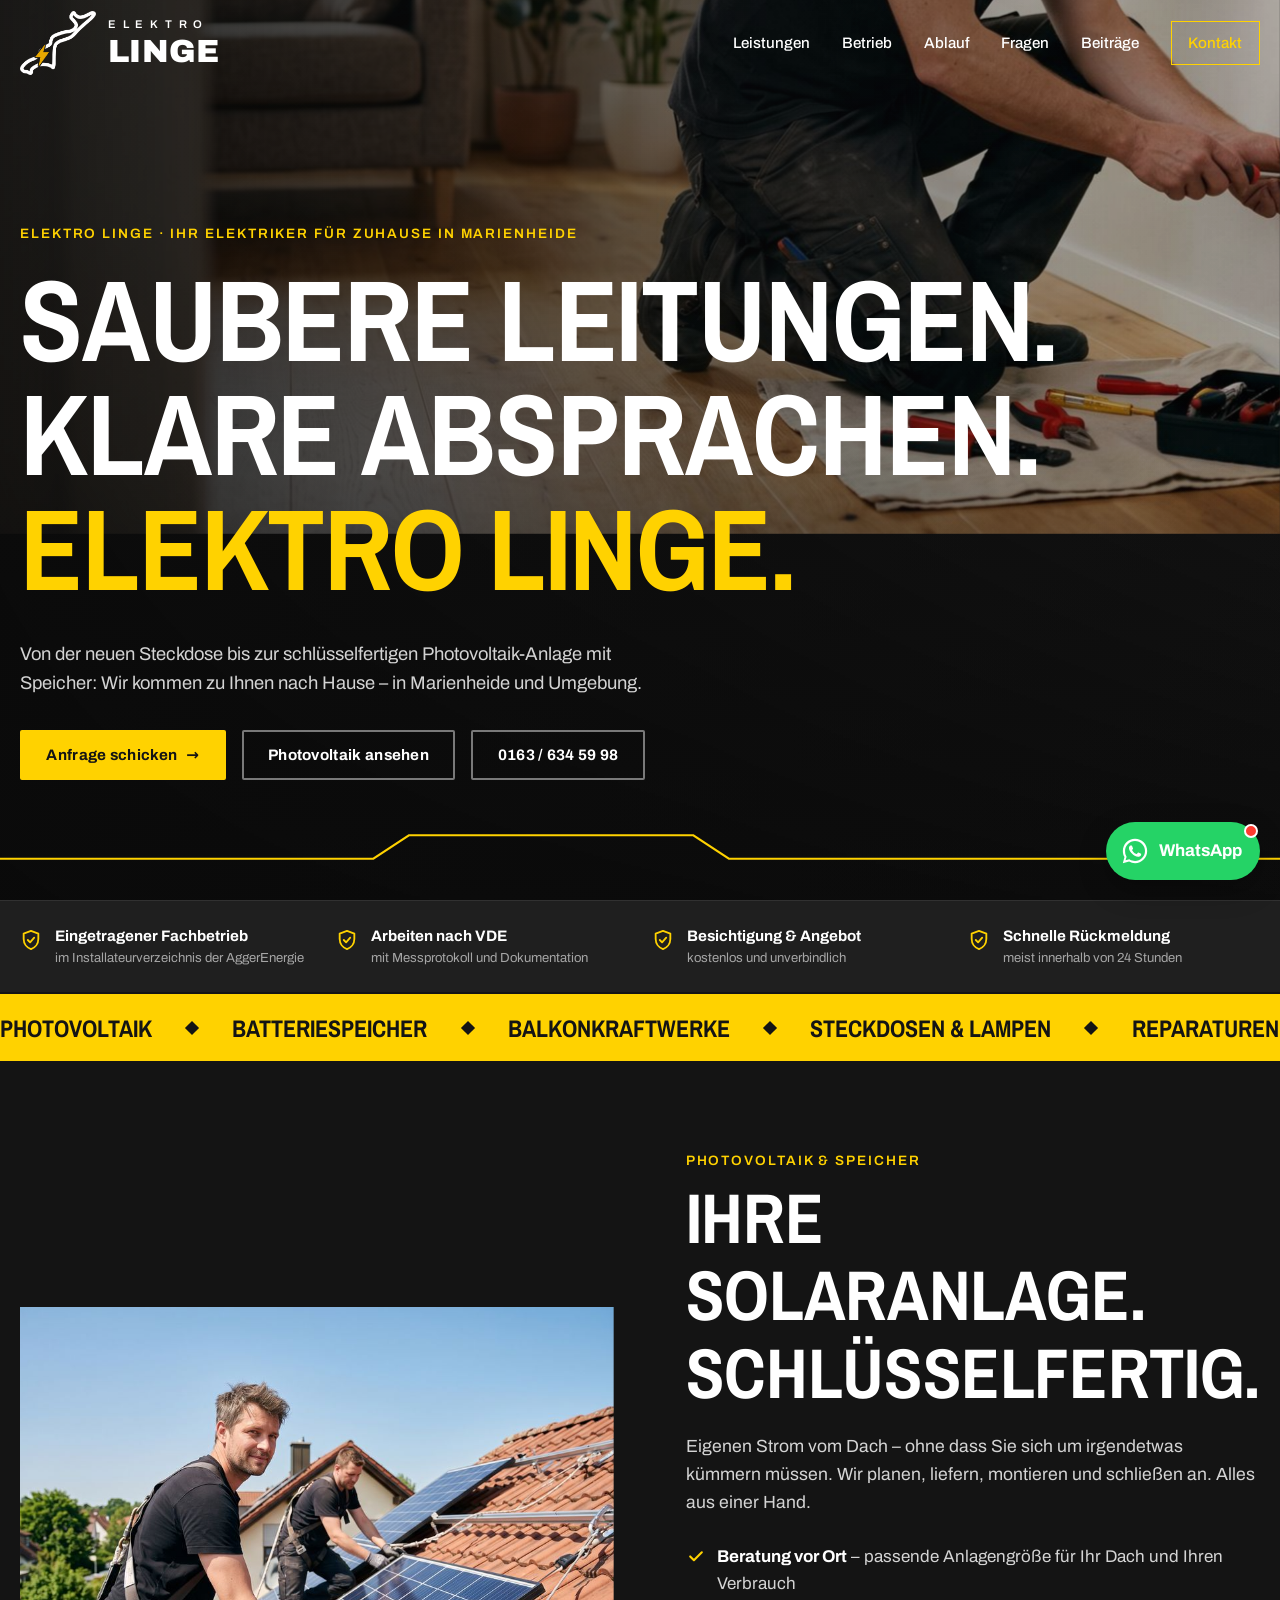
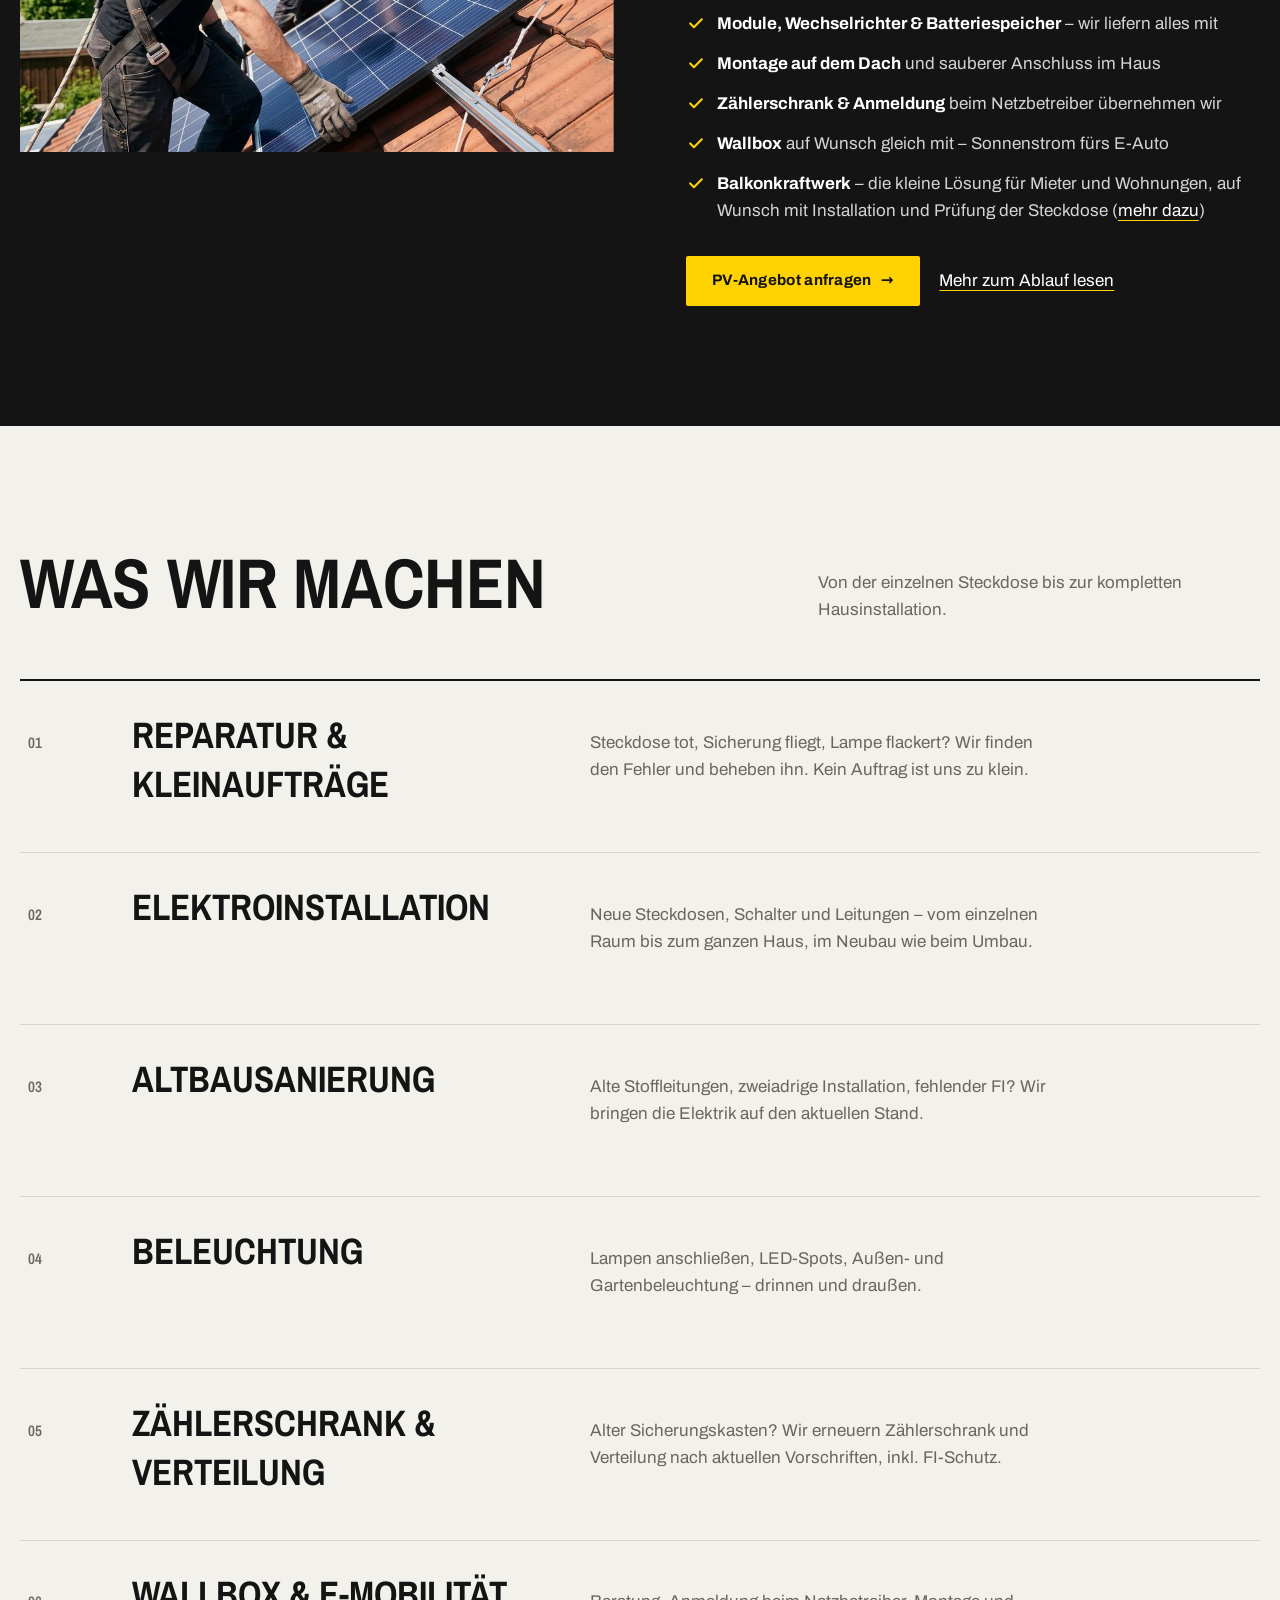
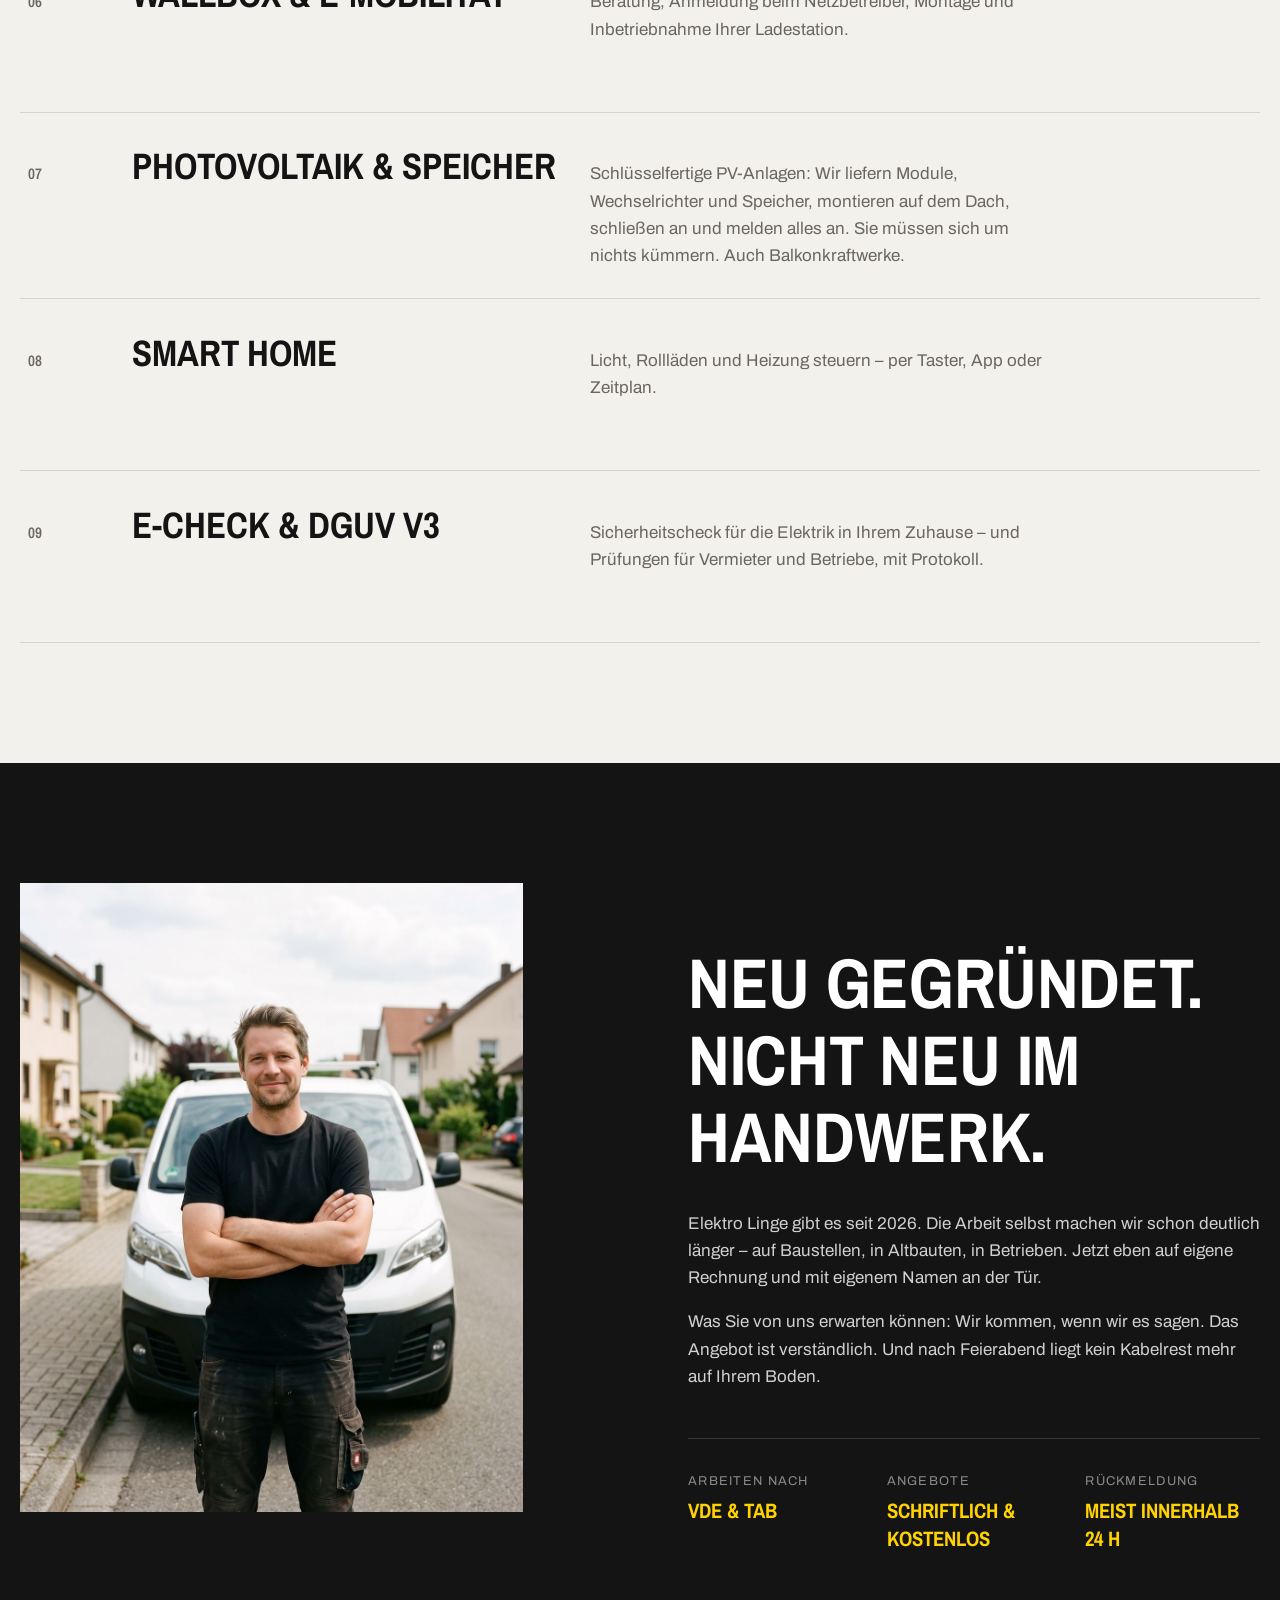
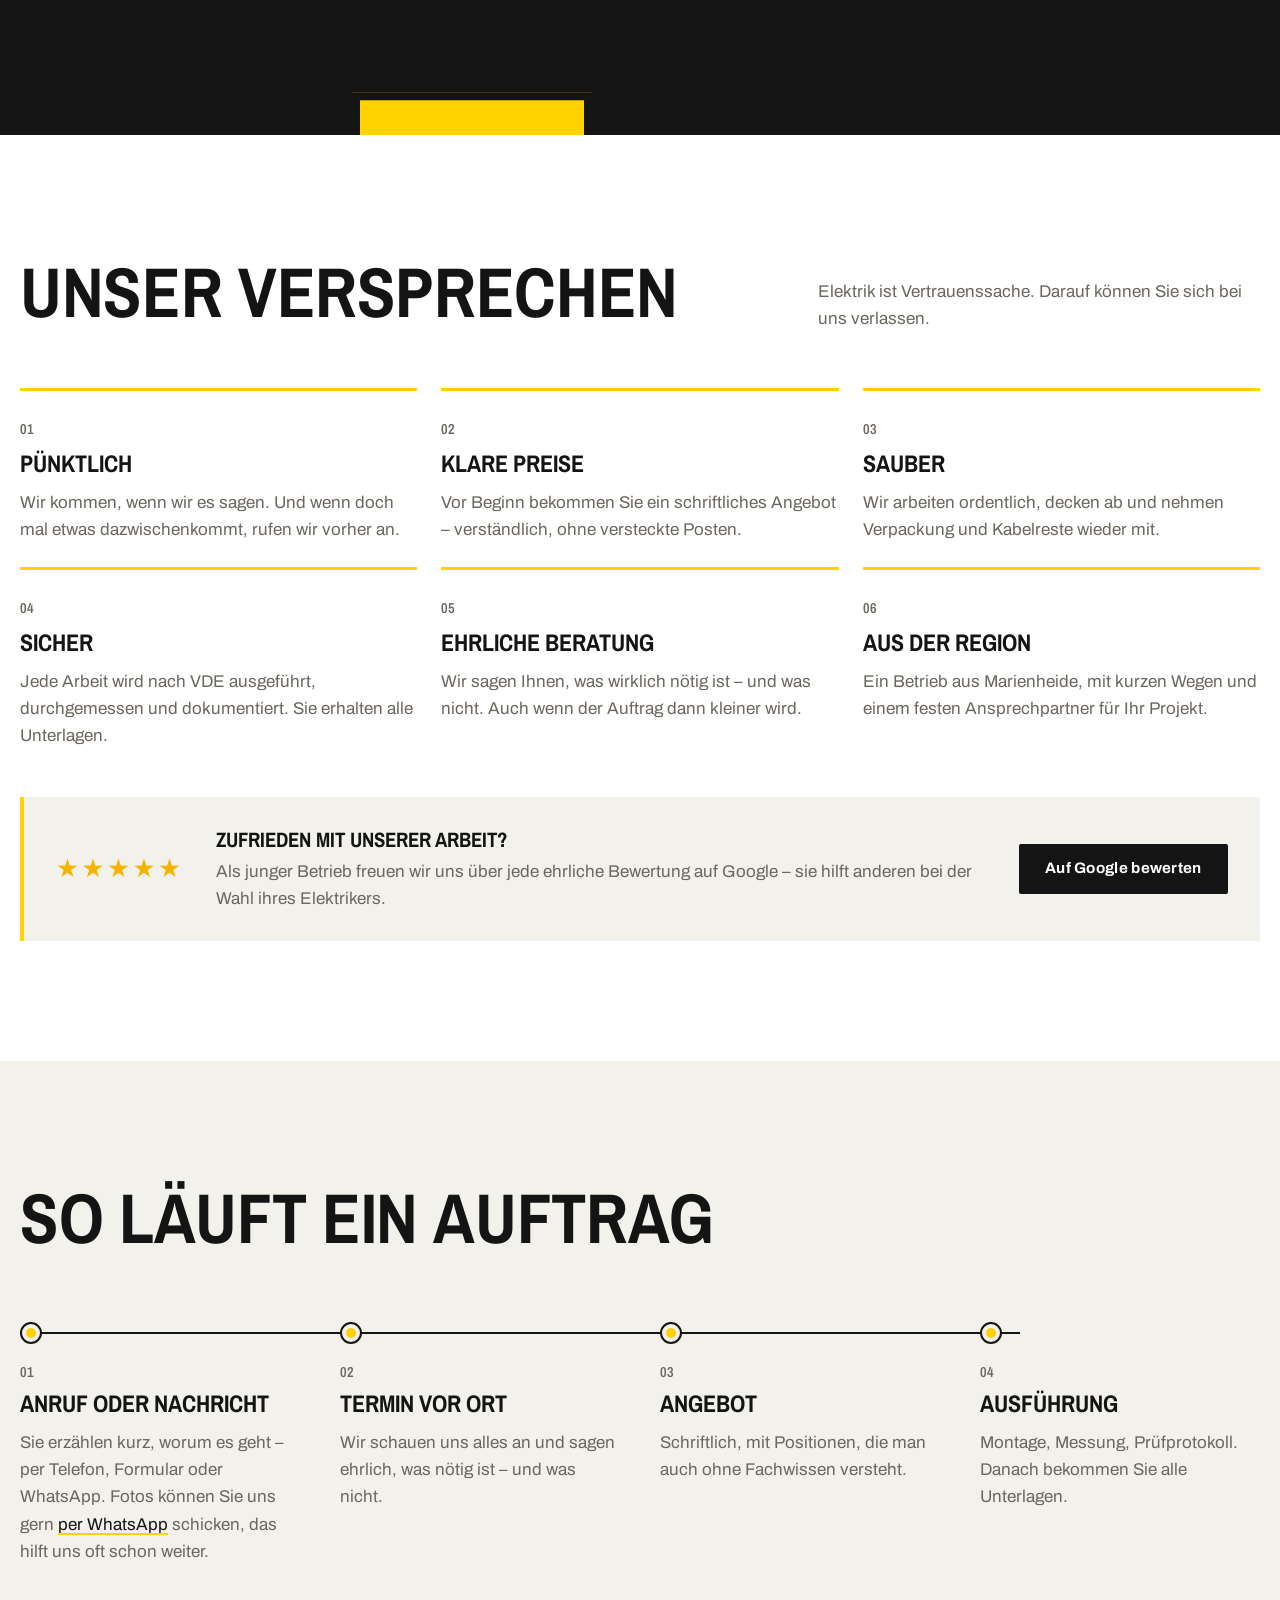
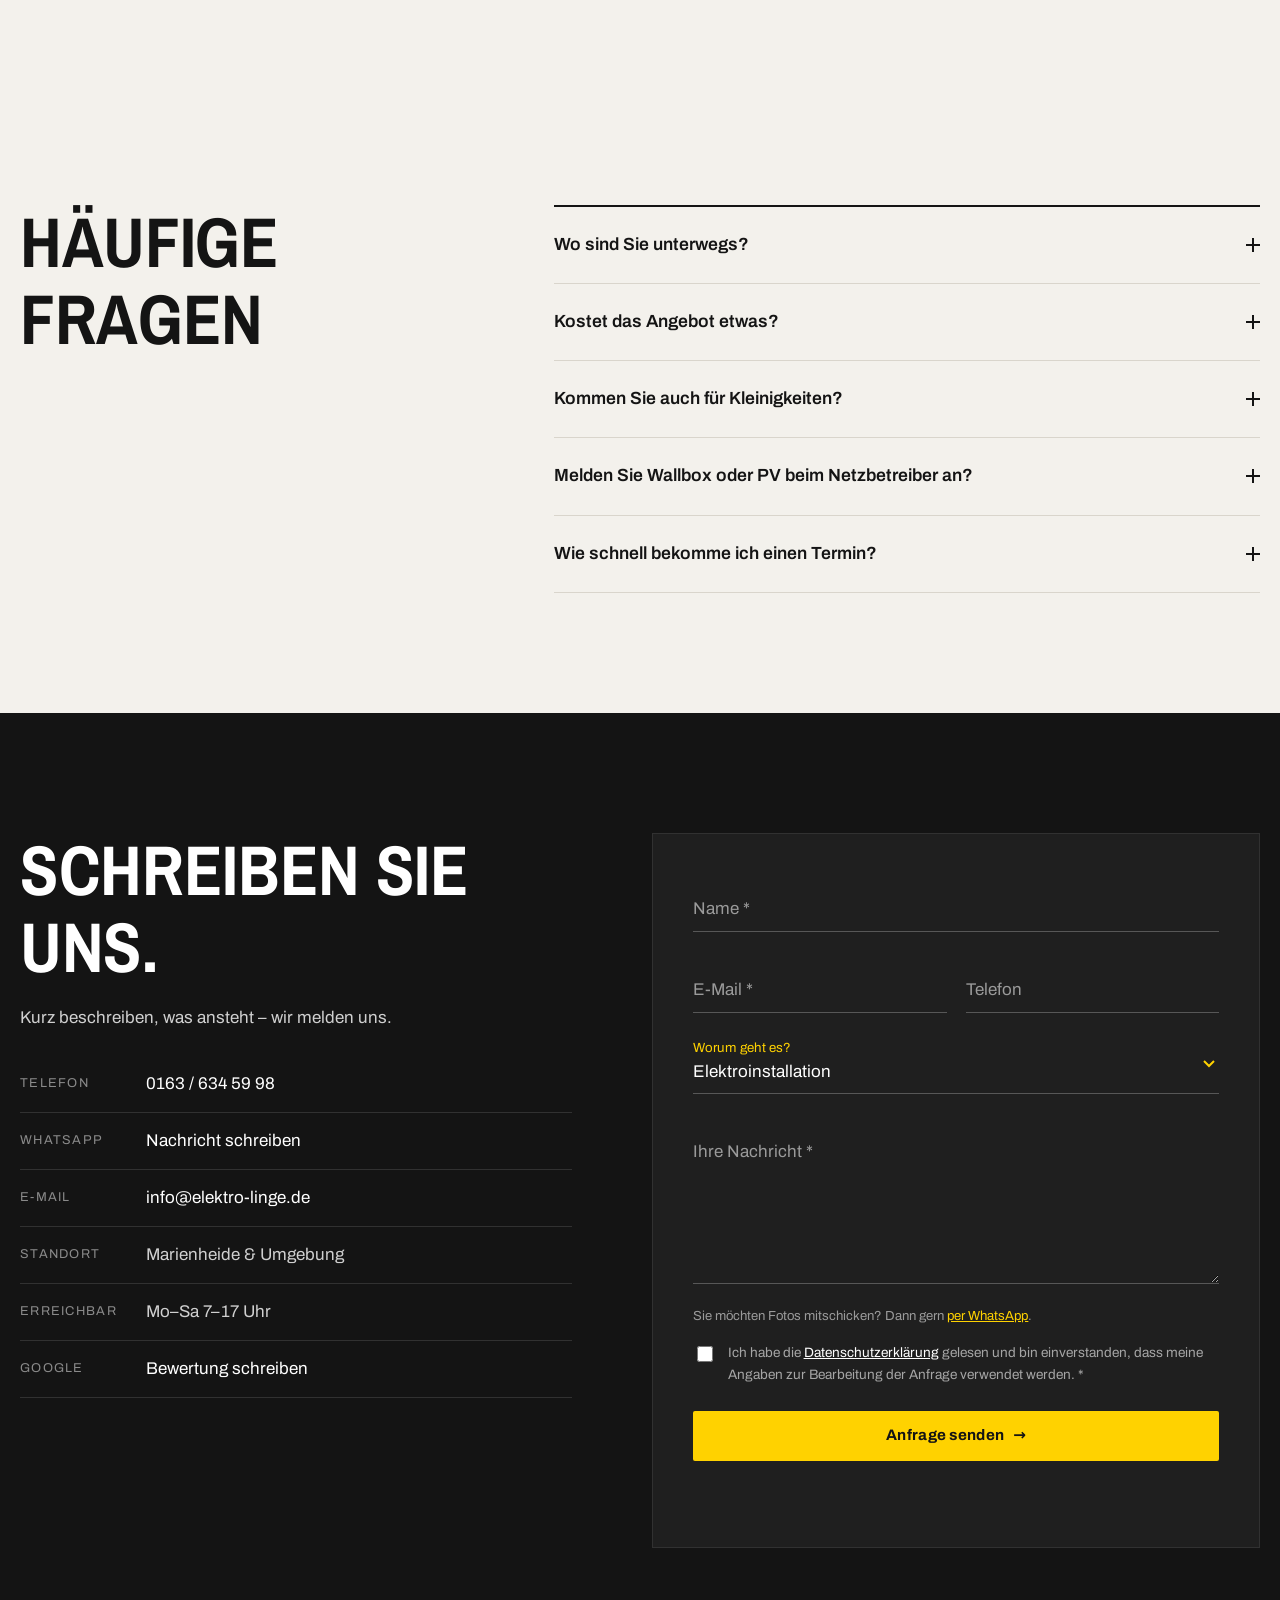
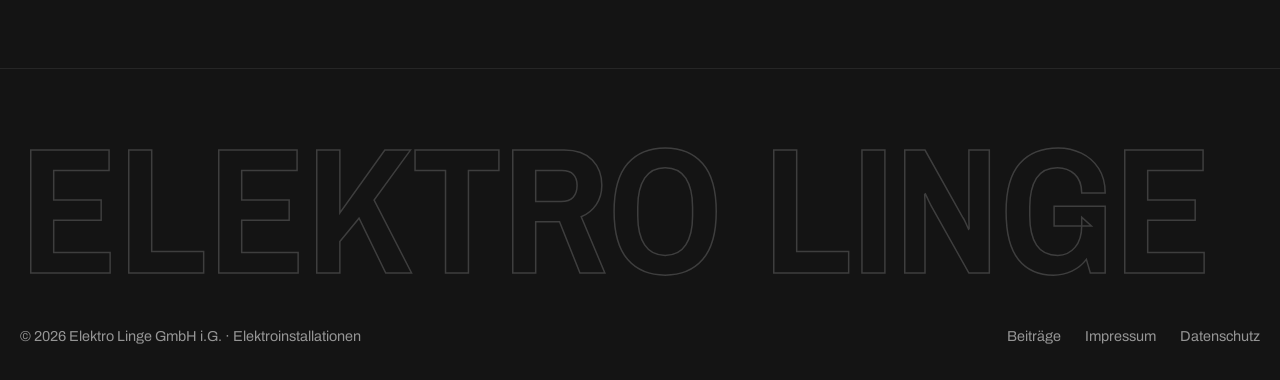
==== index.html @ 1dadbc24 "Link zu Google-Bewertungen auf der Startseite Co-Authored-By: Claude Opus 5.5 <noreply@anthropic.com" ====
<!DOCTYPE html>
<html lang="de">
<head>
  <meta charset="UTF-8">
  <meta name="viewport" content="width=device-width, initial-scale=1.0">
  <title>Elektro Linge Marienheide – Elektriker &amp; Photovoltaik mit Speicher</title>
  <meta name="description" content="Elektriker und Photovoltaik aus Marienheide: schlüsselfertige PV-Anlagen mit Speicher, Balkonkraftwerke, Wallboxen, Zählerschränke und Elektroinstallation. Kostenlose Beratung vor Ort.">
  <meta name="theme-color" content="#141414">
  <link rel="canonical" href="https://elektrolinge.de/">
  <meta property="og:type" content="website">
  <meta property="og:locale" content="de_DE">
  <meta property="og:site_name" content="Elektro Linge">
  <meta property="og:url" content="https://elektrolinge.de/">
  <meta property="og:title" content="Elektro Linge – Elektriker &amp; Photovoltaik in Marienheide">
  <meta property="og:description" content="Schlüsselfertige PV-Anlagen mit Speicher, Balkonkraftwerke, Wallboxen und Elektroinstallation in Marienheide und Umgebung.">
  <meta property="og:image" content="https://elektrolinge.de/assets/og-bild.jpg">
  <meta property="og:image:width" content="1200">
  <meta property="og:image:height" content="630">
  <meta name="twitter:card" content="summary_large_image">
  <script type="application/ld+json">
{
  "@context": "https://schema.org",
  "@type": "Electrician",
  "name": "Elektro Linge",
  "legalName": "Elektro Linge GmbH i.G.",
  "alternateName": ["Elektrolinge", "Elektro-Linge", "Elektro Linge Marienheide"],
  "url": "https://elektrolinge.de/",
  "logo": "https://elektrolinge.de/favicon-512.png",
  "image": "https://elektrolinge.de/assets/og-bild.jpg",
  "email": "info@elektro-linge.de",
  "telephone": "+49 163 6345998",
  "address": {
    "@type": "PostalAddress",
    "postalCode": "51709",
    "addressLocality": "Marienheide",
    "addressRegion": "Nordrhein-Westfalen",
    "addressCountry": "DE"
  },
  "areaServed": [
    {
      "@type": "City",
      "name": "Marienheide"
    },
    {
      "@type": "AdministrativeArea",
      "name": "Oberbergischer Kreis"
    }
  ],
  "openingHoursSpecification": [
    {
      "@type": "OpeningHoursSpecification",
      "dayOfWeek": [
        "Monday",
        "Tuesday",
        "Wednesday",
        "Thursday",
        "Friday",
        "Saturday"
      ],
      "opens": "07:00",
      "closes": "17:00"
    }
  ],
  "knowsAbout": [
    "Elektroinstallation",
    "Altbausanierung",
    "Zählerschrank",
    "Wallbox",
    "Photovoltaik",
    "Photovoltaik-Installation",
    "Balkonkraftwerk",
    "Batteriespeicher",
    "Smart Home",
    "Beleuchtung",
    "E-Check",
    "DGUV V3 Prüfung"
  ],
  "foundingDate": "2026"
}
  </script>
  <link rel="icon" href="/favicon.ico" sizes="any">
  <link rel="icon" href="/favicon-48.png" type="image/png" sizes="48x48">
  <link rel="icon" href="/favicon-96.png" type="image/png" sizes="96x96">
  <link rel="icon" href="/favicon-192.png" type="image/png" sizes="192x192">
  <link rel="apple-touch-icon" href="apple-touch-icon.png">
  <link rel="stylesheet" href="css/fonts.css">
  <link rel="stylesheet" href="css/styles.css?v=36">
</head>
<body>

  <div class="progress" aria-hidden="true"><span></span></div>

  <!-- Header -->
  <header class="site-header" id="top">
    <div class="container header-inner">
      <a href="/" class="brand" aria-label="Elektro Linge – Startseite">
        <img src="assets/logo-mark-white.png" alt="" width="43" height="36" class="brand-mark"><span class="brand-text"><span class="brand-top">ELEKTRO</span><span class="brand-main">LINGE</span></span>
      </a>

      <button class="nav-toggle" aria-expanded="false" aria-controls="main-nav" aria-label="Menü öffnen">
        <span></span><span></span>
      </button>

      <nav class="main-nav" id="main-nav" aria-label="Hauptnavigation">
        <a href="#leistungen">Leistungen</a>
        <a href="#betrieb">Betrieb</a>
        <a href="#ablauf">Ablauf</a>
        <a href="#faq">Fragen</a>
        <a href="/beitraege/">Beiträge</a>
        <a href="#kontakt" class="nav-cta">Kontakt</a>
      </nav>
    </div>
  </header>

  <main>
    <!-- Hero -->
    <section class="hero">
      <div class="hero-media photo" data-parallax="0.25">
        <img src="assets/img/hero-elektriker.jpg" alt="Elektriker montiert eine Steckdose in einem Wohnzimmer">
      </div>
      <div class="hero-shade"></div>

      <div class="container hero-inner">
        <h1 class="hero-kicker reveal-up">Elektro Linge · Ihr Elektriker für Zuhause in Marienheide</h1>
        <p class="hero-title">
          <span class="line"><span>Saubere Leitungen.</span></span>
          <span class="line"><span>Klare Absprachen.</span></span>
          <span class="line"><span class="accent">Elektro Linge.</span></span>
        </p>
        <p class="hero-lead reveal-up">
          Von der neuen Steckdose bis zur schlüsselfertigen Photovoltaik-Anlage mit Speicher:
          Wir kommen zu Ihnen nach Hause – in Marienheide und Umgebung.
        </p>
        <div class="hero-actions reveal-up">
          <a href="#kontakt" class="btn btn-yellow">Anfrage schicken <span class="arrow">→</span></a>
          <a href="#photovoltaik" class="btn btn-ghost">Photovoltaik ansehen</a>
          <a href="tel:+491636345998" class="btn btn-ghost">0163 / 634 59 98</a>
        </div>
      </div>

      <!-- Leitung, die sich beim Laden "zeichnet" -->
      <svg class="hero-wire" viewBox="0 0 1440 120" preserveAspectRatio="none" aria-hidden="true">
        <path d="M0 80 H420 L460 40 H780 L820 80 H1440" />
      </svg>
    </section>

    <!-- Vertrauen -->
    <section class="trustbar" aria-label="Darauf können Sie sich verlassen">
      <div class="container trustbar-inner">
        <div class="trust-item"><svg viewBox="0 0 24 24" width="22" height="22" aria-hidden="true"><path d="M12 2 4 5v6c0 5 3.4 9.4 8 11 4.6-1.6 8-6 8-11V5l-8-3Z" fill="none" stroke="currentColor" stroke-width="2" stroke-linejoin="round"/><path d="m8.5 12 2.5 2.5 4.5-5" fill="none" stroke="currentColor" stroke-width="2" stroke-linecap="round" stroke-linejoin="round"/></svg><div><strong>Eingetragener Fachbetrieb</strong><span>im Installateurverzeichnis der AggerEnergie</span></div></div>
        <div class="trust-item"><svg viewBox="0 0 24 24" width="22" height="22" aria-hidden="true"><path d="M12 2 4 5v6c0 5 3.4 9.4 8 11 4.6-1.6 8-6 8-11V5l-8-3Z" fill="none" stroke="currentColor" stroke-width="2" stroke-linejoin="round"/><path d="m8.5 12 2.5 2.5 4.5-5" fill="none" stroke="currentColor" stroke-width="2" stroke-linecap="round" stroke-linejoin="round"/></svg><div><strong>Arbeiten nach VDE</strong><span>mit Messprotokoll und Dokumentation</span></div></div>
        <div class="trust-item"><svg viewBox="0 0 24 24" width="22" height="22" aria-hidden="true"><path d="M12 2 4 5v6c0 5 3.4 9.4 8 11 4.6-1.6 8-6 8-11V5l-8-3Z" fill="none" stroke="currentColor" stroke-width="2" stroke-linejoin="round"/><path d="m8.5 12 2.5 2.5 4.5-5" fill="none" stroke="currentColor" stroke-width="2" stroke-linecap="round" stroke-linejoin="round"/></svg><div><strong>Besichtigung &amp; Angebot</strong><span>kostenlos und unverbindlich</span></div></div>
        <div class="trust-item"><svg viewBox="0 0 24 24" width="22" height="22" aria-hidden="true"><path d="M12 2 4 5v6c0 5 3.4 9.4 8 11 4.6-1.6 8-6 8-11V5l-8-3Z" fill="none" stroke="currentColor" stroke-width="2" stroke-linejoin="round"/><path d="m8.5 12 2.5 2.5 4.5-5" fill="none" stroke="currentColor" stroke-width="2" stroke-linecap="round" stroke-linejoin="round"/></svg><div><strong>Schnelle Rückmeldung</strong><span>meist innerhalb von 24 Stunden</span></div></div>
      </div>
    </section>

    <!-- Laufband -->
    <div class="ticker" aria-hidden="true">
      <div class="ticker-track">
        <span>Photovoltaik</span><i></i><span>Batteriespeicher</span><i></i><span>Balkonkraftwerke</span><i></i><span>Steckdosen &amp; Lampen</span><i></i><span>Reparaturen</span><i></i><span>Elektroinstallation</span><i></i><span>Altbausanierung</span><i></i><span>Zählerschränke</span><i></i><span>Wallboxen</span><i></i><span>Photovoltaik</span><i></i><span>Smart Home</span><i></i><span>E-Check</span><i></i><span>Störungsdienst</span><i></i>
        <span>Photovoltaik</span><i></i><span>Batteriespeicher</span><i></i><span>Balkonkraftwerke</span><i></i><span>Steckdosen &amp; Lampen</span><i></i><span>Reparaturen</span><i></i><span>Elektroinstallation</span><i></i><span>Altbausanierung</span><i></i><span>Zählerschränke</span><i></i><span>Wallboxen</span><i></i><span>Photovoltaik</span><i></i><span>Smart Home</span><i></i><span>E-Check</span><i></i><span>Störungsdienst</span><i></i>
      </div>
    </div>

    <!-- Photovoltaik -->
    <section class="section pv" id="photovoltaik">
      <div class="container pv-inner">
        <div class="pv-media photo clip-reveal">
          <img src="assets/img/leistung-photovoltaik.jpg" alt="Elektriker montieren Solarmodule auf einem Hausdach" loading="lazy">
        </div>
        <div class="pv-text">
          <p class="pv-kicker">Photovoltaik &amp; Speicher</p>
          <h2 class="split-title">Ihre Solaranlage. Schlüsselfertig.</h2>
          <p class="pv-lead">Eigenen Strom vom Dach – ohne dass Sie sich um irgendetwas kümmern müssen. Wir planen, liefern, montieren und schließen an. Alles aus einer Hand.</p>
          <ul class="pv-list">
            <li><svg viewBox="0 0 24 24" width="20" height="20" aria-hidden="true"><path d="m5 12.5 4.5 4.5L19 7.5" fill="none" stroke="currentColor" stroke-width="2.5" stroke-linecap="round" stroke-linejoin="round"/></svg><span><strong>Beratung vor Ort</strong> – passende Anlagengröße für Ihr Dach und Ihren Verbrauch</span></li>
            <li><svg viewBox="0 0 24 24" width="20" height="20" aria-hidden="true"><path d="m5 12.5 4.5 4.5L19 7.5" fill="none" stroke="currentColor" stroke-width="2.5" stroke-linecap="round" stroke-linejoin="round"/></svg><span><strong>Module, Wechselrichter &amp; Batteriespeicher</strong> – wir liefern alles mit</span></li>
            <li><svg viewBox="0 0 24 24" width="20" height="20" aria-hidden="true"><path d="m5 12.5 4.5 4.5L19 7.5" fill="none" stroke="currentColor" stroke-width="2.5" stroke-linecap="round" stroke-linejoin="round"/></svg><span><strong>Montage auf dem Dach</strong> und sauberer Anschluss im Haus</span></li>
            <li><svg viewBox="0 0 24 24" width="20" height="20" aria-hidden="true"><path d="m5 12.5 4.5 4.5L19 7.5" fill="none" stroke="currentColor" stroke-width="2.5" stroke-linecap="round" stroke-linejoin="round"/></svg><span><strong>Zählerschrank &amp; Anmeldung</strong> beim Netzbetreiber übernehmen wir</span></li>
            <li><svg viewBox="0 0 24 24" width="20" height="20" aria-hidden="true"><path d="m5 12.5 4.5 4.5L19 7.5" fill="none" stroke="currentColor" stroke-width="2.5" stroke-linecap="round" stroke-linejoin="round"/></svg><span><strong>Wallbox</strong> auf Wunsch gleich mit – Sonnenstrom fürs E-Auto</span></li>
            <li><svg viewBox="0 0 24 24" width="20" height="20" aria-hidden="true"><path d="m5 12.5 4.5 4.5L19 7.5" fill="none" stroke="currentColor" stroke-width="2.5" stroke-linecap="round" stroke-linejoin="round"/></svg><span><strong>Balkonkraftwerk</strong> – die kleine Lösung für Mieter und Wohnungen, auf Wunsch mit Installation und Prüfung der Steckdose (<a href="/beitraege/balkonkraftwerk/" class="pv-more">mehr dazu</a>)</span></li>
          </ul>
          <div class="pv-actions">
            <a href="#kontakt" class="btn btn-yellow" data-topic="Photovoltaik / Speicher">PV-Angebot anfragen <span class="arrow">→</span></a>
            <a href="/beitraege/photovoltaik-anschluss/" class="pv-more">Mehr zum Ablauf lesen</a>
          </div>
        </div>
      </div>
    </section>

    <!-- Leistungen -->
    <section class="section" id="leistungen">
      <div class="container">
        <div class="section-top">
          <h2 class="split-title">Was wir machen</h2>
          <p class="section-note">Von der einzelnen Steckdose bis zur kompletten Hausinstallation.</p>
        </div>

        <ul class="service-list">
          <li class="service" data-img="assets/img/leistung-reparatur.jpg">
            <span class="num">01</span>
            <h3>Reparatur &amp; Kleinaufträge</h3>
            <p>Steckdose tot, Sicherung fliegt, Lampe flackert? Wir finden den Fehler und beheben ihn. Kein Auftrag ist uns zu klein.</p>
          </li>
          <li class="service" data-img="assets/img/leistung-installation.jpg">
            <span class="num">02</span>
            <h3>Elektroinstallation</h3>
            <p>Neue Steckdosen, Schalter und Leitungen – vom einzelnen Raum bis zum ganzen Haus, im Neubau wie beim Umbau.</p>
          </li>
          <li class="service" data-img="assets/img/leistung-altbau.jpg">
            <span class="num">03</span>
            <h3>Altbausanierung</h3>
            <p>Alte Stoffleitungen, zweiadrige Installation, fehlender FI? Wir bringen die Elektrik auf den aktuellen Stand.</p>
          </li>
          <li class="service" data-img="assets/img/leistung-beleuchtung.jpg">
            <span class="num">04</span>
            <h3>Beleuchtung</h3>
            <p>Lampen anschließen, LED-Spots, Außen- und Gartenbeleuchtung – drinnen und draußen.</p>
          </li>
          <li class="service" data-img="assets/img/leistung-zaehlerschrank.jpg">
            <span class="num">05</span>
            <h3>Zählerschrank &amp; Verteilung</h3>
            <p>Alter Sicherungskasten? Wir erneuern Zählerschrank und Verteilung nach aktuellen Vorschriften, inkl. FI-Schutz.</p>
          </li>
          <li class="service" data-img="assets/img/leistung-wallbox.jpg">
            <span class="num">06</span>
            <h3>Wallbox &amp; E-Mobilität</h3>
            <p>Beratung, Anmeldung beim Netzbetreiber, Montage und Inbetriebnahme Ihrer Ladestation.</p>
          </li>
          <li class="service" data-img="assets/img/leistung-photovoltaik.jpg">
            <span class="num">07</span>
            <h3>Photovoltaik &amp; Speicher</h3>
            <p>Schlüsselfertige PV-Anlagen: Wir liefern Module, Wechselrichter und Speicher, montieren auf dem Dach, schließen an und melden alles an. Sie müssen sich um nichts kümmern. Auch Balkonkraftwerke.</p>
          </li>
          <li class="service" data-img="assets/img/leistung-smarthome.jpg">
            <span class="num">08</span>
            <h3>Smart Home</h3>
            <p>Licht, Rollläden und Heizung steuern – per Taster, App oder Zeitplan.</p>
          </li>
          <li class="service" data-img="assets/img/leistung-echeck.jpg">
            <span class="num">09</span>
            <h3>E-Check &amp; DGUV V3</h3>
            <p>Sicherheitscheck für die Elektrik in Ihrem Zuhause – und Prüfungen für Vermieter und Betriebe, mit Protokoll.</p>
          </li>
</ul>
      </div>
    </section>

    <!-- Betrieb -->
    <section class="section section-dark" id="betrieb">
      <div class="container about">
        <div class="about-media">
          <div class="photo photo-a clip-reveal">
            <img src="assets/img/team.jpg" alt="Elektriker von Elektro Linge vor dem Firmenwagen" loading="lazy">
          </div>
          <div class="about-badge clip-reveal" data-parallax="-0.08">
            <span class="badge-small">Seit</span>
            <strong>2026</strong>
            <span class="badge-small">in Marienheide</span>
          </div>
        </div>

        <div class="about-text">
          <h2 class="split-title">Neu gegründet.<br>Nicht neu im Handwerk.</h2>
          <p>
            Elektro Linge gibt es seit 2026. Die Arbeit selbst machen wir schon deutlich länger –
            auf Baustellen, in Altbauten, in Betrieben. Jetzt eben auf eigene Rechnung und mit
            eigenem Namen an der Tür.
          </p>
          <p>
            Was Sie von uns erwarten können: Wir kommen, wenn wir es sagen. Das Angebot ist
            verständlich. Und nach Feierabend liegt kein Kabelrest mehr auf Ihrem Boden.
          </p>

          <dl class="facts">
            <div><dt>Arbeiten nach</dt><dd>VDE &amp; TAB</dd></div>
            <div><dt>Angebote</dt><dd>schriftlich &amp; kostenlos</dd></div>
            <div><dt>Rückmeldung</dt><dd>meist innerhalb 24 h</dd></div>
          </dl>
        </div>
      </div>
    </section>

    <!-- Ablauf -->
    <!-- Versprechen -->
    <section class="section promise" id="versprechen">
      <div class="container">
        <div class="section-top">
          <h2 class="split-title">Unser Versprechen</h2>
          <p class="section-note">Elektrik ist Vertrauenssache. Darauf können Sie sich bei uns verlassen.</p>
        </div>
        <div class="promise-grid">
          <div class="promise-card"><span class="promise-num">01</span><h3>Pünktlich</h3><p>Wir kommen, wenn wir es sagen. Und wenn doch mal etwas dazwischenkommt, rufen wir vorher an.</p></div>
          <div class="promise-card"><span class="promise-num">02</span><h3>Klare Preise</h3><p>Vor Beginn bekommen Sie ein schriftliches Angebot – verständlich, ohne versteckte Posten.</p></div>
          <div class="promise-card"><span class="promise-num">03</span><h3>Sauber</h3><p>Wir arbeiten ordentlich, decken ab und nehmen Verpackung und Kabelreste wieder mit.</p></div>
          <div class="promise-card"><span class="promise-num">04</span><h3>Sicher</h3><p>Jede Arbeit wird nach VDE ausgeführt, durchgemessen und dokumentiert. Sie erhalten alle Unterlagen.</p></div>
          <div class="promise-card"><span class="promise-num">05</span><h3>Ehrliche Beratung</h3><p>Wir sagen Ihnen, was wirklich nötig ist – und was nicht. Auch wenn der Auftrag dann kleiner wird.</p></div>
          <div class="promise-card"><span class="promise-num">06</span><h3>Aus der Region</h3><p>Ein Betrieb aus Marienheide, mit kurzen Wegen und einem festen Ansprechpartner für Ihr Projekt.</p></div>
        </div>
        <div class="review-box">
          <div class="review-stars" aria-hidden="true">★★★★★</div>
          <div class="review-text">
            <h3>Zufrieden mit unserer Arbeit?</h3>
            <p>Als junger Betrieb freuen wir uns über jede ehrliche Bewertung auf Google – sie hilft anderen bei der Wahl ihres Elektrikers.</p>
          </div>
          <a class="btn btn-black" href="https://g.page/r/CWFAP5dHu6fbEBM/review" target="_blank" rel="noopener">Auf Google bewerten</a>
        </div>
      </div>
    </section>

    <section class="section" id="ablauf">
      <div class="container">
        <div class="section-top">
          <h2 class="split-title">So läuft ein Auftrag</h2>
        </div>
        <div class="timeline">
          <svg class="timeline-wire" viewBox="0 0 1000 20" preserveAspectRatio="none" aria-hidden="true">
            <path d="M0 10 H1000"/>
          </svg>
          <ol>
            <li><span class="dot"></span><h3>Anruf oder Nachricht</h3><p>Sie erzählen kurz, worum es geht – per Telefon, Formular oder WhatsApp. Fotos können Sie uns gern <a href="https://wa.me/491636345998?text=Hallo%20Elektro%20Linge%2C%20ich%20habe%20eine%20Anfrage%3A%20" target="_blank" rel="noopener">per WhatsApp</a> schicken, das hilft uns oft schon weiter.</p></li>
            <li><span class="dot"></span><h3>Termin vor Ort</h3><p>Wir schauen uns alles an und sagen ehrlich, was nötig ist – und was nicht.</p></li>
            <li><span class="dot"></span><h3>Angebot</h3><p>Schriftlich, mit Positionen, die man auch ohne Fachwissen versteht.</p></li>
            <li><span class="dot"></span><h3>Ausführung</h3><p>Montage, Messung, Prüfprotokoll. Danach bekommen Sie alle Unterlagen.</p></li>
          </ol>
        </div>
      </div>
    </section>

    <!-- FAQ -->
    <section class="section" id="faq">
      <div class="container faq">
        <h2 class="split-title">Häufige Fragen</h2>
        <div class="faq-list">
          <details>
            <summary>Wo sind Sie unterwegs?</summary>
            <p>In Marienheide und Umgebung. Fragen Sie einfach an – wir sagen Ihnen kurz, ob wir zu Ihnen kommen.</p>
          </details>
          <details>
            <summary>Kostet das Angebot etwas?</summary>
            <p>Nein. Besichtigung und Angebot sind kostenlos und unverbindlich.</p>
          </details>
          <details>
            <summary>Kommen Sie auch für Kleinigkeiten?</summary>
            <p>Ja. Eine zusätzliche Steckdose oder eine neue Lampe ist für uns kein zu kleiner Auftrag.</p>
          </details>
          <details>
            <summary>Melden Sie Wallbox oder PV beim Netzbetreiber an?</summary>
            <p>Ja, das übernehmen wir als eingetragener Installateur für Sie.</p>
          </details>
          <details>
            <summary>Wie schnell bekomme ich einen Termin?</summary>
            <p>Wir melden uns in der Regel innerhalb von 24 Stunden. Bei Störungen versuchen wir, noch am selben Tag zu kommen.</p>
          </details>
        </div>
      </div>
    </section>

    <!-- Kontakt -->
    <section class="section section-dark" id="kontakt">
      <div class="container contact">
        <div class="contact-head">
          <h2 class="split-title">Schreiben Sie uns.</h2>
          <p>Kurz beschreiben, was ansteht – wir melden uns.</p>
        </div>

        <div class="contact-info">

          <ul class="contact-list">
            <li><span class="label">Telefon</span><a href="tel:+491636345998">0163 / 634 59 98</a></li>
            <li><span class="label">WhatsApp</span><a href="https://wa.me/491636345998?text=Hallo%20Elektro%20Linge%2C%20ich%20habe%20eine%20Anfrage%3A%20" target="_blank" rel="noopener">Nachricht schreiben</a></li>
            <li><span class="label">E-Mail</span><a href="mailto:info@elektro-linge.de">info@elektro-linge.de</a></li>
            <li><span class="label">Standort</span>Marienheide &amp; Umgebung</li>
            <li><span class="label">Erreichbar</span>Mo–Sa 7–17 Uhr</li>
            <li><span class="label">Google</span><a href="https://g.page/r/CWFAP5dHu6fbEBM/review" target="_blank" rel="noopener">Bewertung schreiben</a></li>
          </ul>
        </div>

        <form class="contact-form" id="contact-form" novalidate>
          <!-- Spam-Schutz: dieses Feld bleibt für Menschen unsichtbar -->
          <input type="text" name="_honey" class="honey" tabindex="-1" autocomplete="off">

          <div class="field">
            <input id="name" name="name" type="text" autocomplete="name" placeholder=" " required>
            <label for="name">Name *</label>
          </div>
          <div class="field-row">
            <div class="field">
              <input id="email" name="email" type="email" autocomplete="email" placeholder=" " required>
              <label for="email">E-Mail *</label>
            </div>
            <div class="field">
              <input id="phone" name="phone" type="tel" autocomplete="tel" placeholder=" ">
              <label for="phone">Telefon</label>
            </div>
          </div>
          <div class="field">
            <select id="topic" name="topic">
              <option>Elektroinstallation</option>
              <option>Altbausanierung</option>
              <option>Zählerschrank / Verteilung</option>
              <option>Wallbox / E-Mobilität</option>
              <option>Photovoltaik / Speicher</option>
              <option>Balkonkraftwerk</option>
              <option>Smart Home</option>
              <option>Beleuchtung</option>
              <option>E-Check / Prüfung</option>
              <option>Reparatur / Störung</option>
              <option>Sonstiges</option>
            </select>
            <label for="topic" class="static">Worum geht es?</label>
          </div>
          <div class="field">
            <textarea id="message" name="message" rows="5" placeholder=" " required></textarea>
            <label for="message">Ihre Nachricht *</label>
          </div>
          <p class="form-hint">Sie möchten Fotos mitschicken? Dann gern <a href="https://wa.me/491636345998?text=Hallo%20Elektro%20Linge%2C%20ich%20habe%20eine%20Anfrage%3A%20" target="_blank" rel="noopener">per WhatsApp</a>.</p>
          <label class="checkbox">
            <input type="checkbox" name="datenschutz" value="akzeptiert" required>
            <span>Ich habe die <a href="datenschutz.html">Datenschutzerklärung</a> gelesen und bin einverstanden, dass meine Angaben zur Bearbeitung der Anfrage verwendet werden. *</span>
          </label>
          <button type="submit" class="btn btn-yellow btn-full">Anfrage senden <span class="arrow">→</span></button>
          <p class="form-status" role="status" aria-live="polite"></p>
        </form>
      </div>
    </section>
  </main>

  <footer class="site-footer">
    <div class="container footer-inner">
      <p class="footer-big">ELEKTRO LINGE</p>
      <div class="footer-row">
        <p>© <span id="year">2026</span> Elektro Linge GmbH i.G. · Elektroinstallationen</p>
        <nav aria-label="Rechtliches">
          <a href="/beitraege/">Beiträge</a>
          <a href="impressum.html">Impressum</a>
          <a href="datenschutz.html">Datenschutz</a>
        </nav>
      </div>
    </div>
  </footer>

  <a href="https://wa.me/491636345998?text=Hallo%20Elektro%20Linge%2C%20ich%20habe%20eine%20Anfrage%3A%20" class="wa-float" target="_blank" rel="noopener" aria-label="Per WhatsApp schreiben"><svg viewBox="0 0 32 32" width="30" height="30" aria-hidden="true"><path fill="currentColor" d="M16.04 3C8.86 3 3.03 8.82 3.03 16c0 2.29.6 4.53 1.74 6.5L3 29l6.68-1.75A12.95 12.95 0 0 0 16.04 29C23.22 29 29 23.18 29 16S23.22 3 16.04 3Zm0 23.63c-2.01 0-3.98-.54-5.7-1.56l-.41-.24-3.96 1.04 1.06-3.86-.27-.4A10.6 10.6 0 0 1 5.4 16c0-5.87 4.77-10.64 10.64-10.64S26.66 10.13 26.66 16 21.9 26.63 16.04 26.63Zm5.84-7.96c-.32-.16-1.89-.93-2.18-1.04-.29-.11-.5-.16-.72.16-.21.32-.82 1.04-1 1.25-.19.21-.37.24-.69.08-.32-.16-1.35-.5-2.57-1.59-.95-.85-1.59-1.9-1.78-2.22-.19-.32-.02-.49.14-.65.14-.14.32-.37.48-.56.16-.19.21-.32.32-.53.11-.21.05-.4-.03-.56-.08-.16-.72-1.73-.98-2.37-.26-.62-.52-.54-.72-.55h-.61c-.21 0-.56.08-.85.4-.29.32-1.12 1.09-1.12 2.66s1.15 3.09 1.31 3.3c.16.21 2.26 3.45 5.47 4.84.76.33 1.36.53 1.83.68.77.24 1.47.21 2.02.13.62-.09 1.89-.77 2.16-1.52.27-.75.27-1.39.19-1.52-.08-.13-.29-.21-.61-.37Z"/></svg><span class="wa-label">WhatsApp</span></a>

  <script src="js/main.js?v=36"></script>
  <script src="js/wa.js?v=36" defer></script>
</body>
</html>
---- css/fonts.css ----
/* Schriften lokal eingebunden (keine Verbindung zu Google beim Seitenaufruf). SIL Open Font License. */
/* latin-ext */
@font-face {
  font-family: 'Archivo';
  font-style: normal;
  font-weight: 400;
  font-stretch: 100%;
  font-display: swap;
  src: url(../assets/fonts/archivo-latin-ext-k3kPo8UDI-1M0wlSV9XAw6lQkqWY8Q82sLyTOxK-vA.woff2) format('woff2');
  unicode-range: U+0100-02BA, U+02BD-02C5, U+02C7-02CC, U+02CE-02D7, U+02DD-02FF, U+0304, U+0308, U+0329, U+1D00-1DBF, U+1E00-1E9F, U+1EF2-1EFF, U+2020, U+20A0-20AB, U+20AD-20C0, U+2113, U+2C60-2C7F, U+A720-A7FF;
}
/* latin */
@font-face {
  font-family: 'Archivo';
  font-style: normal;
  font-weight: 400;
  font-stretch: 100%;
  font-display: swap;
  src: url(../assets/fonts/archivo-latin-k3kPo8UDI-1M0wlSV9XAw6lQkqWY8Q82sLydOxI.woff2) format('woff2');
  unicode-range: U+0000-00FF, U+0131, U+0152-0153, U+02BB-02BC, U+02C6, U+02DA, U+02DC, U+0304, U+0308, U+0329, U+2000-206F, U+20AC, U+2122, U+2191, U+2193, U+2212, U+2215, U+FEFF, U+FFFD;
}
/* latin-ext */
@font-face {
  font-family: 'Archivo';
  font-style: normal;
  font-weight: 500;
  font-stretch: 100%;
  font-display: swap;
  src: url(../assets/fonts/archivo-latin-ext-k3kPo8UDI-1M0wlSV9XAw6lQkqWY8Q82sLyTOxK-vA.woff2) format('woff2');
  unicode-range: U+0100-02BA, U+02BD-02C5, U+02C7-02CC, U+02CE-02D7, U+02DD-02FF, U+0304, U+0308, U+0329, U+1D00-1DBF, U+1E00-1E9F, U+1EF2-1EFF, U+2020, U+20A0-20AB, U+20AD-20C0, U+2113, U+2C60-2C7F, U+A720-A7FF;
}
/* latin */
@font-face {
  font-family: 'Archivo';
  font-style: normal;
  font-weight: 500;
  font-stretch: 100%;
  font-display: swap;
  src: url(../assets/fonts/archivo-latin-k3kPo8UDI-1M0wlSV9XAw6lQkqWY8Q82sLydOxI.woff2) format('woff2');
  unicode-range: U+0000-00FF, U+0131, U+0152-0153, U+02BB-02BC, U+02C6, U+02DA, U+02DC, U+0304, U+0308, U+0329, U+2000-206F, U+20AC, U+2122, U+2191, U+2193, U+2212, U+2215, U+FEFF, U+FFFD;
}
/* latin-ext */
@font-face {
  font-family: 'Archivo';
  font-style: normal;
  font-weight: 600;
  font-stretch: 100%;
  font-display: swap;
  src: url(../assets/fonts/archivo-latin-ext-k3kPo8UDI-1M0wlSV9XAw6lQkqWY8Q82sLyTOxK-vA.woff2) format('woff2');
  unicode-range: U+0100-02BA, U+02BD-02C5, U+02C7-02CC, U+02CE-02D7, U+02DD-02FF, U+0304, U+0308, U+0329, U+1D00-1DBF, U+1E00-1E9F, U+1EF2-1EFF, U+2020, U+20A0-20AB, U+20AD-20C0, U+2113, U+2C60-2C7F, U+A720-A7FF;
}
/* latin */
@font-face {
  font-family: 'Archivo';
  font-style: normal;
  font-weight: 600;
  font-stretch: 100%;
  font-display: swap;
  src: url(../assets/fonts/archivo-latin-k3kPo8UDI-1M0wlSV9XAw6lQkqWY8Q82sLydOxI.woff2) format('woff2');
  unicode-range: U+0000-00FF, U+0131, U+0152-0153, U+02BB-02BC, U+02C6, U+02DA, U+02DC, U+0304, U+0308, U+0329, U+2000-206F, U+20AC, U+2122, U+2191, U+2193, U+2212, U+2215, U+FEFF, U+FFFD;
}
/* latin-ext */
@font-face {
  font-family: 'Archivo';
  font-style: normal;
  font-weight: 700;
  font-stretch: 100%;
  font-display: swap;
  src: url(../assets/fonts/archivo-latin-ext-k3kPo8UDI-1M0wlSV9XAw6lQkqWY8Q82sLyTOxK-vA.woff2) format('woff2');
  unicode-range: U+0100-02BA, U+02BD-02C5, U+02C7-02CC, U+02CE-02D7, U+02DD-02FF, U+0304, U+0308, U+0329, U+1D00-1DBF, U+1E00-1E9F, U+1EF2-1EFF, U+2020, U+20A0-20AB, U+20AD-20C0, U+2113, U+2C60-2C7F, U+A720-A7FF;
}
/* latin */
@font-face {
  font-family: 'Archivo';
  font-style: normal;
  font-weight: 700;
  font-stretch: 100%;
  font-display: swap;
  src: url(../assets/fonts/archivo-latin-k3kPo8UDI-1M0wlSV9XAw6lQkqWY8Q82sLydOxI.woff2) format('woff2');
  unicode-range: U+0000-00FF, U+0131, U+0152-0153, U+02BB-02BC, U+02C6, U+02DA, U+02DC, U+0304, U+0308, U+0329, U+2000-206F, U+20AC, U+2122, U+2191, U+2193, U+2212, U+2215, U+FEFF, U+FFFD;
}
/* latin-ext */
@font-face {
  font-family: 'Archivo';
  font-style: normal;
  font-weight: 800;
  font-stretch: 100%;
  font-display: swap;
  src: url(../assets/fonts/archivo-latin-ext-k3kPo8UDI-1M0wlSV9XAw6lQkqWY8Q82sLyTOxK-vA.woff2) format('woff2');
  unicode-range: U+0100-02BA, U+02BD-02C5, U+02C7-02CC, U+02CE-02D7, U+02DD-02FF, U+0304, U+0308, U+0329, U+1D00-1DBF, U+1E00-1E9F, U+1EF2-1EFF, U+2020, U+20A0-20AB, U+20AD-20C0, U+2113, U+2C60-2C7F, U+A720-A7FF;
}
/* latin */
@font-face {
  font-family: 'Archivo';
  font-style: normal;
  font-weight: 800;
  font-stretch: 100%;
  font-display: swap;
  src: url(../assets/fonts/archivo-latin-k3kPo8UDI-1M0wlSV9XAw6lQkqWY8Q82sLydOxI.woff2) format('woff2');
  unicode-range: U+0000-00FF, U+0131, U+0152-0153, U+02BB-02BC, U+02C6, U+02DA, U+02DC, U+0304, U+0308, U+0329, U+2000-206F, U+20AC, U+2122, U+2191, U+2193, U+2212, U+2215, U+FEFF, U+FFFD;
}
/* latin-ext */
@font-face {
  font-family: 'Archivo';
  font-style: normal;
  font-weight: 900;
  font-stretch: 100%;
  font-display: swap;
  src: url(../assets/fonts/archivo-latin-ext-k3kPo8UDI-1M0wlSV9XAw6lQkqWY8Q82sLyTOxK-vA.woff2) format('woff2');
  unicode-range: U+0100-02BA, U+02BD-02C5, U+02C7-02CC, U+02CE-02D7, U+02DD-02FF, U+0304, U+0308, U+0329, U+1D00-1DBF, U+1E00-1E9F, U+1EF2-1EFF, U+2020, U+20A0-20AB, U+20AD-20C0, U+2113, U+2C60-2C7F, U+A720-A7FF;
}
/* latin */
@font-face {
  font-family: 'Archivo';
  font-style: normal;
  font-weight: 900;
  font-stretch: 100%;
  font-display: swap;
  src: url(../assets/fonts/archivo-latin-k3kPo8UDI-1M0wlSV9XAw6lQkqWY8Q82sLydOxI.woff2) format('woff2');
  unicode-range: U+0000-00FF, U+0131, U+0152-0153, U+02BB-02BC, U+02C6, U+02DA, U+02DC, U+0304, U+0308, U+0329, U+2000-206F, U+20AC, U+2122, U+2191, U+2193, U+2212, U+2215, U+FEFF, U+FFFD;
}
/* latin-ext */
@font-face {
  font-family: 'Archivo Narrow';
  font-style: normal;
  font-weight: 500;
  font-display: swap;
  src: url(../assets/fonts/archivo-narrow-latin-ext-tss0ApVBdCYD5Q7hcxTE1ArZ0bb-iXxi2g.woff2) format('woff2');
  unicode-range: U+0100-02BA, U+02BD-02C5, U+02C7-02CC, U+02CE-02D7, U+02DD-02FF, U+0304, U+0308, U+0329, U+1D00-1DBF, U+1E00-1E9F, U+1EF2-1EFF, U+2020, U+20A0-20AB, U+20AD-20C0, U+2113, U+2C60-2C7F, U+A720-A7FF;
}
/* latin */
@font-face {
  font-family: 'Archivo Narrow';
  font-style: normal;
  font-weight: 500;
  font-display: swap;
  src: url(../assets/fonts/archivo-narrow-latin-tss0ApVBdCYD5Q7hcxTE1ArZ0bbwiXw.woff2) format('woff2');
  unicode-range: U+0000-00FF, U+0131, U+0152-0153, U+02BB-02BC, U+02C6, U+02DA, U+02DC, U+0304, U+0308, U+0329, U+2000-206F, U+20AC, U+2122, U+2191, U+2193, U+2212, U+2215, U+FEFF, U+FFFD;
}
/* latin-ext */
@font-face {
  font-family: 'Archivo Narrow';
  font-style: normal;
  font-weight: 600;
  font-display: swap;
  src: url(../assets/fonts/archivo-narrow-latin-ext-tss0ApVBdCYD5Q7hcxTE1ArZ0bb-iXxi2g.woff2) format('woff2');
  unicode-range: U+0100-02BA, U+02BD-02C5, U+02C7-02CC, U+02CE-02D7, U+02DD-02FF, U+0304, U+0308, U+0329, U+1D00-1DBF, U+1E00-1E9F, U+1EF2-1EFF, U+2020, U+20A0-20AB, U+20AD-20C0, U+2113, U+2C60-2C7F, U+A720-A7FF;
}
/* latin */
@font-face {
  font-family: 'Archivo Narrow';
  font-style: normal;
  font-weight: 600;
  font-display: swap;
  src: url(../assets/fonts/archivo-narrow-latin-tss0ApVBdCYD5Q7hcxTE1ArZ0bbwiXw.woff2) format('woff2');
  unicode-range: U+0000-00FF, U+0131, U+0152-0153, U+02BB-02BC, U+02C6, U+02DA, U+02DC, U+0304, U+0308, U+0329, U+2000-206F, U+20AC, U+2122, U+2191, U+2193, U+2212, U+2215, U+FEFF, U+FFFD;
}
/* latin-ext */
@font-face {
  font-family: 'Archivo Narrow';
  font-style: normal;
  font-weight: 700;
  font-display: swap;
  src: url(../assets/fonts/archivo-narrow-latin-ext-tss0ApVBdCYD5Q7hcxTE1ArZ0bb-iXxi2g.woff2) format('woff2');
  unicode-range: U+0100-02BA, U+02BD-02C5, U+02C7-02CC, U+02CE-02D7, U+02DD-02FF, U+0304, U+0308, U+0329, U+1D00-1DBF, U+1E00-1E9F, U+1EF2-1EFF, U+2020, U+20A0-20AB, U+20AD-20C0, U+2113, U+2C60-2C7F, U+A720-A7FF;
}
/* latin */
@font-face {
  font-family: 'Archivo Narrow';
  font-style: normal;
  font-weight: 700;
  font-display: swap;
  src: url(../assets/fonts/archivo-narrow-latin-tss0ApVBdCYD5Q7hcxTE1ArZ0bbwiXw.woff2) format('woff2');
  unicode-range: U+0000-00FF, U+0131, U+0152-0153, U+02BB-02BC, U+02C6, U+02DA, U+02DC, U+0304, U+0308, U+0329, U+2000-206F, U+20AC, U+2122, U+2191, U+2193, U+2212, U+2215, U+FEFF, U+FFFD;
}
---- css/styles.css ----
/* ============ Grundlagen ============ */
:root {
  --ink: #141414;
  --ink-2: #1f1f1f;
  --paper: #f3f1ec;
  --line: #d9d5cc;
  --muted: #6b675f;
  --yellow: #ffd200;
  --yellow-2: #f2c400;
  --white: #ffffff;
  --display: "Archivo Narrow", "Arial Narrow", sans-serif;
  --body: "Archivo", system-ui, -apple-system, "Segoe UI", sans-serif;
  --ease: cubic-bezier(.2, .7, .1, 1);
}

*, *::before, *::after { box-sizing: border-box; }
html { scroll-padding-top: 86px; }
body {
  margin: 0;
  font-family: var(--body);
  font-size: 17px;
  line-height: 1.6;
  color: var(--ink);
  background: var(--paper);
  -webkit-font-smoothing: antialiased;
}
img { display: block; max-width: 100%; }
a { color: inherit; }
h1, h2, h3 { margin: 0; line-height: 1.05; }
p { margin: 0 0 1em; }

.container { width: min(1240px, 100% - 40px); margin-inline: auto; }

/* Scroll-Fortschritt */
.progress { position: fixed; inset: 0 0 auto; height: 3px; z-index: 100; }
.progress span { display: block; height: 100%; width: 100%; background: var(--yellow); transform-origin: 0 50%; transform: scaleX(0); }

/* ============ Buttons ============ */
.btn {
  display: inline-flex;
  align-items: center;
  justify-content: center;
  gap: .6em;
  padding: 1em 1.6em;
  font: 700 .95rem/1 var(--body);
  letter-spacing: .02em;
  text-decoration: none;
  border: 2px solid transparent;
  border-radius: 2px;
  cursor: pointer;
  transition: background .2s, color .2s, border-color .2s;
}
.btn .arrow { display: inline-block; transition: transform .25s var(--ease); }

.btn-yellow { background: var(--yellow); color: var(--ink); }
.btn-yellow:hover { background: var(--white); }
.btn-ghost { color: var(--white); border-color: rgba(255,255,255,.45); }
.btn-ghost:hover { border-color: var(--yellow); color: var(--yellow); }
.btn-black { background: var(--ink); color: var(--white); }
.btn-black:hover { background: var(--white); color: var(--ink); }
.btn-full { width: 100%; }

/* ============ Header ============ */
.site-header {
  position: fixed;
  inset: 0 0 auto;
  z-index: 50;
  color: var(--white);
  transition: background .3s, box-shadow .3s;
}
.site-header.scrolled { background: rgba(20,20,20,.94); backdrop-filter: blur(8px); }
/* Offenes Handy-Menü: backdrop-filter/transform würden das fixierte Menü auf die Header-Höhe begrenzen */
.site-header.menu-open { backdrop-filter: none; transform: none; background: var(--ink); }
.header-inner { display: flex; align-items: center; justify-content: space-between; height: 86px; }
.brand { display: flex; align-items: center; gap: .75rem; text-decoration: none; color: var(--white); }
.brand-mark { height: 64px; width: auto; }
.brand-text { display: flex; flex-direction: column; line-height: 1; }
.brand-top { font: 600 .7rem var(--body); letter-spacing: .6em; margin-bottom: .25rem; }
.brand-main { font: 900 2rem var(--body); letter-spacing: .01em; }
.main-nav { display: flex; align-items: center; gap: 2rem; }
.main-nav a { position: relative; text-decoration: none; font-weight: 500; font-size: .95rem; }
.main-nav a:not(.nav-cta)::after {
  content: ""; position: absolute; left: 0; right: 0; bottom: -4px; height: 2px;
  background: var(--yellow); transform: scaleX(0); transform-origin: right; transition: transform .3s var(--ease);
}
.main-nav a:not(.nav-cta):hover::after { transform: scaleX(1); transform-origin: left; }
.nav-cta { text-decoration: none; padding: .55em 1.1em; border: 1.5px solid var(--yellow); color: var(--yellow); transition: background .2s, color .2s; }
.nav-cta:hover { background: var(--yellow); color: var(--ink); }

.nav-toggle { display: none; background: none; border: 0; padding: 10px; cursor: pointer; }
.nav-toggle span { display: block; width: 26px; height: 2px; background: var(--white); margin: 6px 0; transition: transform .3s var(--ease); }

/* ============ Fotos (mit Ersatz, falls ein Bild nicht lädt) ============ */
.photo { position: relative; overflow: hidden; background: #2a2a2a; }
.photo img { width: 100%; height: 100%; object-fit: cover; }
.photo.missing img { display: none; }
.photo.missing {
  background:
    repeating-linear-gradient(135deg, transparent 0 22px, rgba(255,210,0,.07) 22px 44px),
    linear-gradient(160deg, #2b2b2b, #161616);
}

/* ============ Hero ============ */
.hero {
  position: relative;
  min-height: 100svh;
  display: flex;
  align-items: flex-end;
  color: var(--white);
  overflow: hidden;
  padding: 140px 0 120px;
  background: var(--ink);
}
.hero-media { position: absolute; inset: -10% 0 0; }
.hero-media img { object-position: 72% center; animation: heroZoom 2.4s var(--ease) both; }
@keyframes heroZoom { from { transform: scale(1.15); filter: brightness(.4); } to { transform: scale(1); filter: brightness(1); } }
.hero-shade {
  position: absolute; inset: 0;
  background:
    linear-gradient(90deg, rgba(10,10,10,.88) 0%, rgba(10,10,10,.55) 55%, rgba(10,10,10,.2) 100%),
    linear-gradient(0deg, rgba(10,10,10,.7), transparent 50%);
}
.hero-inner { position: relative; }
.hero-kicker { font: 600 .85rem var(--body); letter-spacing: .14em; text-transform: uppercase; color: var(--yellow); margin-bottom: 1.5rem; }
.hero-title {
  font-family: var(--display);
  font-weight: 700;
  font-size: clamp(3rem, 9vw, 7.5rem);
  line-height: .95;
  letter-spacing: -.01em;
  text-transform: uppercase;
  margin-bottom: 2rem;
}
.hero-title .line { display: block; overflow: hidden; padding-bottom: .04em; }
.hero-title .line > span { display: inline-block; transform: translateY(105%); animation: lineUp 1s var(--ease) forwards; }
.hero-title .line:nth-child(1) > span { animation-delay: .35s; }
.hero-title .line:nth-child(2) > span { animation-delay: .5s; }
.hero-title .line:nth-child(3) > span { animation-delay: .65s; }
@keyframes lineUp { to { transform: none; } }
.accent { color: var(--yellow); }
.hero-lead { max-width: 34em; font-size: 1.15rem; color: rgba(255,255,255,.82); }
.hero-actions { display: flex; flex-wrap: wrap; gap: 1rem; margin-top: 2rem; }

.reveal-up { opacity: 0; transform: translateY(20px); animation: fadeUp .9s var(--ease) forwards; }
.hero-kicker.reveal-up { animation-delay: .2s; }
.hero-lead.reveal-up { animation-delay: .9s; }
.hero-actions.reveal-up { animation-delay: 1.05s; }
@keyframes fadeUp { to { opacity: 1; transform: none; } }

.hero-wire { position: absolute; left: 0; right: 0; bottom: 18px; width: 100%; height: 70px; }
.hero-wire path {
  fill: none; stroke: var(--yellow); stroke-width: 2;
  stroke-dasharray: 2000; stroke-dashoffset: 2000;
  animation: draw 2.4s 1.1s var(--ease) forwards;
  vector-effect: non-scaling-stroke;
}
@keyframes draw { to { stroke-dashoffset: 0; } }

/* ============ Laufband ============ */
.ticker { background: var(--yellow); overflow: hidden; padding: 1.1rem 0; border-block: 2px solid var(--ink); }
.ticker-track { display: flex; align-items: center; gap: 2.2rem; width: max-content; animation: ticker 38s linear infinite; }
.ticker span { font: 700 1.5rem var(--display); text-transform: uppercase; white-space: nowrap; }
.ticker i { width: 10px; height: 10px; background: var(--ink); transform: rotate(45deg); flex: none; }
.ticker:hover .ticker-track { animation-play-state: paused; }
@keyframes ticker { to { transform: translateX(-50%); } }

/* ============ Sections ============ */
.section { padding: 120px 0; position: relative; }
.section-dark { background: var(--ink); color: rgba(255,255,255,.8); }
.section-dark h2, .section-dark h3 { color: var(--white); }
.section-top { display: flex; justify-content: space-between; align-items: flex-end; gap: 2rem; flex-wrap: wrap; margin-bottom: 3.5rem; }
.section-note { max-width: 26em; color: var(--muted); margin: 0; }

.split-title {
  font-family: var(--display);
  font-weight: 700;
  font-size: clamp(2.4rem, 5.5vw, 4.6rem);
  text-transform: uppercase;
  letter-spacing: -.005em;
}
/* Wörter der Überschriften fahren einzeln hoch */
.split-title .w { display: inline-block; overflow: hidden; vertical-align: top; padding-bottom: .05em; }
.split-title .w > span { display: inline-block; transform: translateY(105%); transition: transform .9s var(--ease); transition-delay: calc(var(--i) * 60ms); }
.split-title.in .w > span { transform: none; }

/* ============ Leistungen ============ */
.service-list { list-style: none; margin: 0; padding: 0; border-top: 2px solid var(--ink); }
.service {
  position: relative;
  display: grid;
  grid-template-columns: 80px 1fr 1.1fr;
  gap: 2rem;
  align-items: baseline;
  padding: 1.8rem 0;
  border-bottom: 1px solid var(--line);
  cursor: default;
  isolation: isolate;
}
.service::before {
  content: ""; position: absolute; inset: 0; z-index: -1;
  background: var(--yellow);
  transform: scaleY(0); transform-origin: bottom;
  transition: transform .45s var(--ease);
}
.service:hover::before { transform: scaleY(1); }
.service .num { font: 600 .95rem var(--display); color: var(--muted); padding-left: .5rem; transition: color .3s; }
.service h3 { font: 700 clamp(1.5rem, 3vw, 2.3rem) var(--display); text-transform: uppercase; transition: transform .45s var(--ease); }
.service p { margin: 0; color: var(--muted); transition: color .3s; }
.service:hover h3 { transform: translateX(14px); }
.service:hover .num, .service:hover p { color: var(--ink); }

/* Fotos bei den Leistungen */
.service-thumb { overflow: hidden; background: var(--ink); aspect-ratio: 3 / 2; }
.service-thumb img { width: 100%; height: 100%; object-fit: cover; }

/* Desktop mit Maus: Foto klappt beim Drüberfahren in eigener Spalte rechts auf */
@media (min-width: 1001px) and (hover: hover) and (pointer: fine) {
  .service-list.thumbs .service { grid-template-columns: 80px 1fr 1.1fr 170px; }
  .service-thumb {
    align-self: center;
    width: 170px;
    box-shadow: 0 18px 40px rgba(0,0,0,.25);
    opacity: 0;
    clip-path: inset(50% 50% 50% 50%);
    transform: rotate(-4deg) scale(.7);
    transition: clip-path .5s var(--ease), transform .6s var(--ease), opacity .3s;
  }
  .service-thumb img { transform: scale(1.3); transition: transform .8s var(--ease); }
  .service:hover .service-thumb { opacity: 1; clip-path: inset(0 0 0 0); transform: rotate(-3deg) scale(1); }
  .service:hover .service-thumb img { transform: scale(1); }
}

/* Handy, Tablet, Touch: Foto immer sichtbar, rechts neben dem Titel */
@media not all and (min-width: 1001px) and (hover: hover) and (pointer: fine) {
  .service-list.thumbs .service { grid-template-columns: 50px 1fr 112px; column-gap: 1rem; row-gap: .6rem; align-items: center; }
  .service-list.thumbs .service p { grid-column: 2 / -1; }
  .service-thumb {
    grid-column: 3; grid-row: 1;
    width: 112px;
    transform: rotate(-2deg);
    box-shadow: 0 10px 24px rgba(0,0,0,.18);
    clip-path: inset(0 0 100% 0);
    transition: clip-path .9s var(--ease);
  }
  .service-thumb img { transform: scale(1.25); transition: transform 1.2s var(--ease); }
  .service.in .service-thumb { clip-path: inset(0 0 0 0); }
  .service.in .service-thumb img { transform: scale(1); }
}

/* Handy: Nummer über dem Titel, Foto rechts, Text darunter über die volle Breite */
@media (max-width: 760px) {
  .service-list.thumbs .service { grid-template-columns: 1fr 92px; column-gap: 1rem; row-gap: .35rem; padding: 1.4rem 0; }
  .service-list.thumbs .service .num { grid-column: 1; grid-row: 1; padding-left: 0; }
  .service-list.thumbs .service h3 { grid-column: 1; grid-row: 2; font-size: 1.35rem; hyphens: auto; overflow-wrap: anywhere; }
  .service-list.thumbs .service p { grid-column: 1 / -1; grid-row: 3; font-size: .95rem; }
  .service-list.thumbs .service-thumb { grid-column: 2; grid-row: 1 / 3; width: 92px; }
}

/* ============ Betrieb ============ */
.about { display: grid; grid-template-columns: 1fr 1fr; gap: 6rem; align-items: center; }
.about-media { position: relative; padding: 0 12% 18% 0; }
.photo-a { aspect-ratio: 4 / 5; }
.about-badge {
  position: absolute; right: 0; bottom: 0;
  width: 42%; aspect-ratio: 1;
  display: flex; flex-direction: column; justify-content: center; align-items: center;
  background: var(--yellow); color: var(--ink);
  border: 8px solid var(--ink);
  text-align: center;
}
.about-badge strong { font: 700 clamp(2.6rem, 6vw, 4.6rem) / 1 var(--display); }
.badge-small { font-size: .8rem; font-weight: 700; text-transform: uppercase; letter-spacing: .12em; }
.about-text .split-title { margin-bottom: 2rem; }
.facts { display: grid; grid-template-columns: repeat(3, 1fr); gap: 1.5rem; margin: 3rem 0 0; padding-top: 2rem; border-top: 1px solid rgba(255,255,255,.15); }
.facts dt { font-size: .8rem; text-transform: uppercase; letter-spacing: .1em; color: rgba(255,255,255,.5); }
.facts dd { margin: .3rem 0 0; font: 700 1.3rem var(--display); color: var(--yellow); text-transform: uppercase; }

/* Bild enthüllt sich per clip-path */
.clip-reveal { clip-path: inset(100% 0 0 0); transition: clip-path 1.3s var(--ease); }
.clip-reveal img { transform: scale(1.25); transition: transform 1.6s var(--ease); }
.clip-reveal.in { clip-path: inset(0 0 0 0); }
.clip-reveal.in img { transform: scale(1); }
.about-badge.clip-reveal { transition-delay: .25s; }

/* ============ Ablauf ============ */
.timeline { position: relative; }
.timeline-wire { position: absolute; top: 9px; left: 0; width: 100%; height: 20px; }
.timeline-wire path { fill: none; stroke: var(--ink); stroke-width: 2; vector-effect: non-scaling-stroke; stroke-dasharray: 1000; stroke-dashoffset: 1000; transition: stroke-dashoffset 1.8s var(--ease); }
.timeline.in .timeline-wire path { stroke-dashoffset: 0; }
.timeline ol { list-style: none; margin: 0; padding: 0; display: grid; grid-template-columns: repeat(4, 1fr); gap: 2.5rem; counter-reset: step; position: relative; }
.timeline li { counter-increment: step; padding-top: 3rem; position: relative; opacity: 0; transform: translateY(24px); transition: opacity .7s var(--ease), transform .7s var(--ease); }
.timeline.in li { opacity: 1; transform: none; }
.timeline.in li:nth-child(2) { transition-delay: .3s; }
.timeline.in li:nth-child(3) { transition-delay: .6s; }
.timeline.in li:nth-child(4) { transition-delay: .9s; }
.timeline .dot { position: absolute; top: 8px; left: 0; width: 22px; height: 22px; background: var(--paper); border: 2px solid var(--ink); border-radius: 50%; }
.timeline .dot::after { content: ""; position: absolute; inset: 4px; border-radius: 50%; background: var(--yellow); transform: scale(0); transition: transform .5s var(--ease) .8s; }
.timeline.in .dot::after { transform: scale(1); }
.timeline li::before { content: "0" counter(step); display: block; font: 600 .9rem var(--display); color: var(--muted); margin-bottom: .4rem; }
.timeline h3 { font: 700 1.5rem var(--display); text-transform: uppercase; margin-bottom: .6rem; }
.timeline p { color: var(--muted); margin: 0; }

/* ============ FAQ ============ */
.faq { display: grid; grid-template-columns: 1fr 1.5fr; gap: 4rem; align-items: start; }
.faq-list { border-top: 2px solid var(--ink); }
details { border-bottom: 1px solid var(--line); }
summary {
  list-style: none; cursor: pointer;
  display: flex; justify-content: space-between; align-items: center; gap: 1.5rem;
  padding: 1.5rem 0;
  font-weight: 600; font-size: 1.1rem;
}
summary::-webkit-details-marker { display: none; }
summary::after {
  content: ""; flex: none; width: 14px; height: 14px;
  background:
    linear-gradient(var(--ink), var(--ink)) center / 100% 2px no-repeat,
    linear-gradient(var(--ink), var(--ink)) center / 2px 100% no-repeat;
  transition: transform .35s var(--ease);
}
details.is-open summary::after { transform: rotate(135deg); }
summary:hover { color: #000; }
details { overflow: hidden; }
details p { color: var(--muted); padding-right: 3rem; margin: 0; padding-bottom: 1.4rem; }

/* ============ Kontakt ============ */
.contact {
  display: grid;
  grid-template-columns: 1fr 1.1fr;
  grid-template-areas: "head form" "info form";
  grid-template-rows: auto 1fr;
  column-gap: 5rem;
  align-items: start;
}
.contact-head { grid-area: head; }
.contact-info { grid-area: info; margin-top: .5rem; }
.contact-form { grid-area: form; }
.contact-head .split-title { margin-bottom: 1rem; }
.person { margin: 1.5rem 0 2rem; padding-left: 1rem; border-left: 3px solid var(--yellow); }
.person-label { display: block; font-size: .8rem; text-transform: uppercase; letter-spacing: .1em; color: rgba(255,255,255,.5); }
.person strong { font: 700 1.6rem var(--display); color: var(--white); text-transform: uppercase; }
.contact-list { list-style: none; margin: 0; padding: 0; }
.contact-list li { display: grid; grid-template-columns: 110px 1fr; gap: 1rem; padding: .9rem 0; border-bottom: 1px solid rgba(255,255,255,.12); }
.contact-list .label { font-size: .8rem; text-transform: uppercase; letter-spacing: .1em; color: rgba(255,255,255,.5); padding-top: .2em; }
.contact-list a { color: var(--white); text-decoration: none; word-break: break-word; }
.contact-list a:hover { color: var(--yellow); }

.contact-form { background: var(--ink-2); padding: 2.5rem; border: 1px solid rgba(255,255,255,.08); }
.honey { position: absolute; left: -9999px; width: 1px; height: 1px; opacity: 0; }
.field { position: relative; margin-bottom: 1.4rem; flex: 1; }
.field-row { display: flex; gap: 1.2rem; }
.field input, .field textarea, .field select {
  width: 100%;
  font: inherit;
  color: var(--white);
  background: transparent;
  border: 0;
  border-bottom: 1.5px solid rgba(255,255,255,.25);
  border-radius: 0;
  padding: 1.4rem 0 .5rem;
  transition: border-color .25s;
}
.field select { appearance: none; cursor: pointer; background: url("data:image/svg+xml,%3Csvg xmlns='http://www.w3.org/2000/svg' width='12' height='8'%3E%3Cpath d='M1 1l5 5 5-5' fill='none' stroke='%23ffd200' stroke-width='2'/%3E%3C/svg%3E") right 4px center no-repeat; }
.field select option { color: var(--ink); }
.field textarea { resize: vertical; min-height: 120px; }
/* Autofill vom Browser nicht hellblau einfärben */
.field input:-webkit-autofill,
.field input:-webkit-autofill:hover,
.field input:-webkit-autofill:focus {
  -webkit-text-fill-color: var(--white);
  -webkit-box-shadow: 0 0 0 1000px var(--ink-2) inset;
  caret-color: var(--white);
  transition: background-color 9999s;
}
.field input:focus, .field textarea:focus, .field select:focus { outline: none; border-color: var(--yellow); }
.field label {
  position: absolute; left: 0; top: 1.35rem;
  color: rgba(255,255,255,.55);
  pointer-events: none;
  transform-origin: 0 0;
  transition: transform .25s var(--ease), color .25s;
}
.field input:focus + label, .field input:not(:placeholder-shown) + label,
.field textarea:focus + label, .field textarea:not(:placeholder-shown) + label,
.field label.static { transform: translateY(-1.25rem) scale(.78); color: var(--yellow); }
.field .invalid { border-color: #ff6b5b; }
.checkbox { display: flex; gap: .7rem; align-items: flex-start; font-size: .85rem; color: rgba(255,255,255,.6); margin: .5rem 0 1.6rem; cursor: pointer; }
.checkbox input { margin-top: .25rem; accent-color: var(--yellow); width: 16px; height: 16px; flex: none; }
.checkbox.invalid span { color: #ff6b5b; }
.checkbox a { color: var(--white); }
.contact-form button[disabled] { opacity: .6; cursor: wait; }
.form-status { margin: 1.2rem 0 0; font-weight: 600; min-height: 1.6em; }
.form-status.ok { color: var(--yellow); }
.form-status.err { color: #ff6b5b; }

/* ============ Footer ============ */
.site-footer { background: var(--ink); color: rgba(255,255,255,.55); padding: 4rem 0 2rem; border-top: 1px solid rgba(255,255,255,.08); overflow: hidden; }
.footer-big { font: 700 clamp(3rem, 14vw, 13rem) var(--display); line-height: .85; color: transparent; -webkit-text-stroke: 1.5px rgba(255,255,255,.18); margin: 0 0 2.5rem; white-space: nowrap; transition: color .6s; }
.footer-big:hover { color: var(--yellow); -webkit-text-stroke-color: var(--yellow); }
.footer-row { display: flex; justify-content: space-between; flex-wrap: wrap; gap: 1rem; font-size: .9rem; }
.footer-row p { margin: 0; }
.footer-row nav { display: flex; gap: 1.5rem; }
.footer-row a { text-decoration: none; }
.footer-row a:hover { color: var(--yellow); }

/* ============ Unterseiten ============ */
.legal-page .site-header { background: var(--ink); }
.legal { padding: 140px 0 100px; }
.legal .container { max-width: 780px; }
.legal h1 { font: 700 clamp(2.4rem, 6vw, 4rem) var(--display); text-transform: uppercase; margin-bottom: 2rem; }
.legal h2 { font: 700 1.4rem var(--display); text-transform: uppercase; margin: 2.2rem 0 .6rem; }
.legal .placeholder { background: #ffe98a; padding: .05em .3em; }

/* ============ Weniger Bewegung ============ */
@media (prefers-reduced-motion: reduce) {
  *, *::before, *::after { animation-duration: .01ms !important; animation-delay: 0s !important; transition-duration: .01ms !important; transition-delay: 0s !important; }
  .ticker-track { animation: none; }
}

/* ============ Responsive ============ */
@media (max-width: 1000px) {
  .about, .contact, .faq { grid-template-columns: 1fr; gap: 3.5rem; }
  .contact { grid-template-areas: "head" "form" "info"; grid-template-rows: auto; gap: 2rem; }
  .about-media { max-width: 560px; }
  .service { grid-template-columns: 50px 1fr; }
  .service p { grid-column: 2; }
  .timeline ol { grid-template-columns: 1fr 1fr; row-gap: 3rem; }
  .timeline-wire { display: none; }
}

@media (max-width: 760px) {
  body { font-size: 16px; }
  .container { width: calc(100% - 32px); }
  .nav-toggle { display: block; position: relative; z-index: 2; }
  .main-nav {
    position: fixed; inset: 0;
    height: 100vh; height: 100dvh;
    flex-direction: column; justify-content: center; gap: 1.6rem;
    background: var(--ink);
    clip-path: circle(0 at calc(100% - 36px) 43px);
    transition: clip-path .6s var(--ease);
  }
  .main-nav.open { clip-path: circle(150% at calc(100% - 36px) 43px); }
  .main-nav a { font: 700 2rem var(--display); text-transform: uppercase; }
  .nav-cta { font-size: 1.4rem !important; }
  .nav-toggle[aria-expanded="true"] span:nth-child(1) { transform: translateY(4px) rotate(45deg); }
  .nav-toggle[aria-expanded="true"] span:nth-child(2) { transform: translateY(-4px) rotate(-45deg); }

  .hero { padding: 120px 0 100px; }
  .section { padding: 80px 0; }
  .timeline ol { grid-template-columns: 1fr; }
  .facts { grid-template-columns: 1fr; gap: 1rem; }
  .field-row { flex-direction: column; gap: 0; }
  /* Kontakt am Handy: Überschrift, dann gleich das Formular, darunter kompakte Kontaktdaten */
  #kontakt { padding: 40px 0 64px; }
  .contact { grid-template-columns: 1fr; grid-template-areas: "head" "form" "info"; grid-template-rows: auto; gap: 1.5rem; }
  .contact-head .split-title { font-size: 1.9rem; margin-bottom: .3rem; }
  .contact-head p { margin: 0; }
  .contact-form { padding: 1.3rem 1.2rem; }
  .contact-form .field { margin-bottom: .9rem; }
  .contact-form .field textarea { height: 90px; min-height: 90px; }
  .contact-form .checkbox { margin: .3rem 0 1.1rem; font-size: .8rem; }
  .person { margin: .5rem 0 .8rem; display: flex; align-items: baseline; gap: .8rem; flex-wrap: wrap; }
  .person strong { font-size: 1.2rem; }
  .contact-list li { grid-template-columns: 92px 1fr; gap: .6rem; padding: .55rem 0; font-size: .95rem; }
  .contact-list .label { font-size: .7rem; padding-top: .3em; }
  .ticker span { font-size: 1.2rem; }
}

/* ============ Beiträge ============ */
.blog-page .site-header { background: var(--ink); }
.blog-head { display: flex; align-items: center; gap: 1.6rem; }
.blog-head a:not(.nav-cta) { text-decoration: none; font-weight: 500; font-size: .95rem; }
.blog-head a:not(.nav-cta):hover { color: var(--yellow); }
.blog { padding: 150px 0 100px; }
.blog .container { max-width: 860px; }
.blog h1 { font: 700 clamp(2.4rem, 6vw, 4.2rem) / 1 var(--display); text-transform: uppercase; margin-bottom: 1rem; }
.blog-intro { color: var(--muted); font-size: 1.1rem; max-width: 36em; margin-bottom: 3rem; }

.post-list { list-style: none; margin: 0; padding: 0; border-top: 2px solid var(--ink); }
.post-list li { border-bottom: 1px solid var(--line); }
.post-list a { display: grid; grid-template-columns: 240px 1fr; gap: 1.8rem; align-items: start; padding: 1.8rem 0; text-decoration: none; transition: padding .3s var(--ease); }
.post-list img { width: 100%; aspect-ratio: 16 / 9; object-fit: cover; }
.post-list .tag { margin: 0 .6rem .6rem 0; }
.post-list .post-meta { display: inline-block; padding: 0; }
.post-list a:hover { padding-left: .8rem; }
.post-list a:hover h2 { color: #000; text-decoration: underline; text-decoration-color: var(--yellow); text-decoration-thickness: 3px; text-underline-offset: 4px; }
.post-meta { font-size: .8rem; text-transform: uppercase; letter-spacing: .1em; color: var(--muted); padding-top: .35rem; }
.post-list h2 { font: 700 clamp(1.4rem, 3vw, 1.9rem) / 1.1 var(--display); text-transform: uppercase; margin-bottom: .5rem; }
.post-list p { margin: 0; color: var(--muted); }

.tag { display: inline-block; background: var(--yellow); color: var(--ink); font-size: .75rem; font-weight: 700; text-transform: uppercase; letter-spacing: .08em; padding: .25em .6em; margin-bottom: 1rem; }
.back-link { display: inline-block; margin-bottom: 2rem; color: var(--muted); text-decoration: none; font-size: .95rem; }
.back-link:hover { color: var(--ink); }

.post { max-width: 720px; }
.post h1 { font-size: clamp(2.2rem, 5.5vw, 3.6rem); }
.post .post-meta { display: block; margin-bottom: 2rem; padding: 0; }
.post-figure { margin: 0 0 2.2rem; }
.post-figure img { width: 100%; aspect-ratio: 16 / 9; object-fit: cover; }
.post-figure figcaption { font-size: .8rem; color: var(--muted); margin-top: .4rem; }
.post .lead { font-size: 1.2rem; color: var(--ink); }
.post h2 { font: 700 1.6rem / 1.15 var(--display); text-transform: uppercase; margin: 2.4rem 0 .8rem; }
.post ul { padding-left: 1.2rem; margin: 0 0 1.2rem; }
.post li { margin-bottom: .4rem; }
.post li::marker { color: var(--yellow-2); }
.post .note { font-size: .9rem; color: var(--muted); border-top: 1px solid var(--line); padding-top: 1rem; margin-top: 2.5rem; }
.post-cta { background: var(--ink); color: rgba(255,255,255,.85); padding: 2rem; margin-top: 3rem; display: flex; justify-content: space-between; align-items: center; gap: 1.5rem; flex-wrap: wrap; }
.post-cta strong { display: block; font: 700 1.5rem var(--display); text-transform: uppercase; color: var(--white); }

@media (max-width: 760px) {
  .blog { padding: 120px 0 70px; }
  .blog-head a:not(.nav-cta) { display: none; }
  .blog-head .nav-cta { font-size: .9rem !important; }
  .post-list a { grid-template-columns: 1fr; gap: .3rem; }
}

/* ============ WhatsApp-Button ============ */
.wa-float {
  position: fixed;
  right: 20px;
  bottom: 20px;
  z-index: 45;
  display: flex;
  align-items: center;
  gap: .55rem;
  height: 58px;
  padding: 0 14px;
  border-radius: 999px;
  background: #25d366;
  color: #fff;
  text-decoration: none;
  font-weight: 700;
  box-shadow: 0 10px 28px rgba(0,0,0,.28);
  transition: transform .25s var(--ease), box-shadow .25s;
  animation: waIn .6s 1.6s var(--ease) both;
}
.wa-float:hover { transform: translateY(-3px); box-shadow: 0 14px 34px rgba(0,0,0,.32); }
.wa-label { padding-right: 4px; }
@keyframes waIn { from { opacity: 0; transform: translateY(20px) scale(.8); } to { opacity: 1; transform: none; } }
@media (max-width: 760px) {
  .wa-float { right: 14px; bottom: 14px; width: 56px; height: 56px; padding: 0; justify-content: center; }
  .wa-label { display: none; }
}

/* WhatsApp-Chatfenster */
.wa-float.wa-unread::after {
  content: ""; position: absolute; top: 2px; right: 2px;
  width: 14px; height: 14px; border-radius: 50%;
  background: #ff3b30; border: 2px solid #fff;
}
.wa-panel {
  position: fixed; right: 20px; bottom: 92px; z-index: 46;
  width: min(340px, calc(100vw - 28px));
  background: #fff; color: var(--ink);
  border-radius: 14px; overflow: hidden;
  box-shadow: 0 20px 50px rgba(0,0,0,.3);
  animation: waPanel .35s var(--ease);
}
.wa-panel[hidden] { display: none; }
@keyframes waPanel { from { opacity: 0; transform: translateY(16px) scale(.96); } to { opacity: 1; transform: none; } }
.wa-head { display: flex; align-items: center; gap: .8rem; padding: 1rem 1.1rem; background: var(--ink); color: #fff; }
.wa-head img { width: 44px; height: 44px; border-radius: 50%; flex: none; }
.wa-head strong { display: block; font: 700 1.05rem var(--body); }
.wa-head span { font-size: .8rem; color: rgba(255,255,255,.65); }
.wa-close { margin-left: auto; align-self: flex-start; background: none; border: 0; color: rgba(255,255,255,.7); font-size: 1.6rem; line-height: 1; cursor: pointer; padding: 0 .2rem; }
.wa-close:hover { color: var(--yellow); }
.wa-body {
  padding: 1.2rem 1.1rem;
  background:
    radial-gradient(circle at 20% 20%, rgba(255,210,0,.08), transparent 40%),
    var(--paper);
}
.wa-bubble {
  position: relative; max-width: 92%;
  background: #fff; padding: .85rem 1rem; border-radius: 0 12px 12px 12px;
  font-size: .95rem; line-height: 1.45; box-shadow: 0 2px 6px rgba(0,0,0,.08);
}
.wa-bubble::before { content: ""; position: absolute; left: -8px; top: 0; border: 8px solid transparent; border-top-color: #fff; border-right-color: #fff; }
.wa-start {
  display: flex; align-items: center; justify-content: center; gap: .5rem;
  margin: 1rem 1.1rem .5rem; padding: .85rem 1rem;
  background: #25d366; color: #fff; font-weight: 700; text-decoration: none; border-radius: 999px;
  transition: background .2s;
}
.wa-start:hover { background: #1ebe5b; }
.wa-note { margin: 0 1.1rem 1rem; font-size: .75rem; color: var(--muted); text-align: center; }
@media (max-width: 760px) { .wa-panel { right: 14px; bottom: 82px; } }
@media (max-width: 760px) { .hero-media img { object-position: 82% center; } }

/* ============ Vertrauen ============ */
.trustbar { background: var(--ink-2); color: #fff; border-top: 1px solid rgba(255,255,255,.08); }
.trustbar-inner { display: grid; grid-template-columns: repeat(4, 1fr); gap: 1.5rem; padding: 1.6rem 0; }
.trust-item { display: flex; gap: .8rem; align-items: flex-start; }
.trust-item svg { color: var(--yellow); flex: none; margin-top: 2px; }
.trust-item strong { display: block; font-size: .95rem; line-height: 1.3; }
.trust-item span { display: block; font-size: .82rem; line-height: 1.35; margin-top: .15rem; color: rgba(255,255,255,.6); }

.promise { background: var(--white); }
.promise-grid { display: grid; grid-template-columns: repeat(3, 1fr); gap: 1.5rem; }
.promise-card { border-top: 3px solid var(--yellow); padding: 1.5rem 0 0; }
.promise-num { font: 600 .9rem var(--display); color: var(--muted); }
.promise-card h3 { font: 700 1.5rem var(--display); text-transform: uppercase; margin: .3rem 0 .6rem; }
.promise-card p { color: var(--muted); margin: 0; }
.review-box { display: flex; align-items: center; gap: 2rem; margin-top: 3rem; padding: 1.75rem 2rem; background: var(--paper); border-left: 4px solid var(--yellow); }
.review-stars { font-size: 1.6rem; letter-spacing: .1em; color: #f5b400; white-space: nowrap; }
.review-text { flex: 1; }
.review-text h3 { font: 700 1.3rem var(--display); text-transform: uppercase; margin: 0 0 .3rem; }
.review-text p { color: var(--muted); margin: 0; }
@media (max-width: 760px) {
  .review-box { flex-direction: column; align-items: flex-start; gap: 1rem; padding: 1.5rem; }
  .review-box .btn { width: 100%; }
}

@media (max-width: 1000px) {
  .trustbar-inner { grid-template-columns: repeat(2, 1fr); }
  .promise-grid { grid-template-columns: repeat(2, 1fr); }
}
@media (max-width: 760px) {
  .trustbar-inner { grid-template-columns: 1fr 1fr; gap: 1.1rem; padding: 1.3rem 0; }
  .trust-item strong { font-size: .85rem; }
  .trust-item span { font-size: .75rem; }
  .promise-grid { grid-template-columns: 1fr; gap: 1rem; }
}

/* ============ Startbereich am Handy: Foto oben, Text darunter ============ */
@media (max-width: 760px) {
  .hero { display: block; min-height: 0; padding: 0 0 84px; }
  .hero-media { position: relative; inset: auto; height: 52svh; min-height: 300px; transform: none !important; }
  .hero-media img { object-position: 80% 25%; }
  .hero-shade {
    inset: 0 0 auto 0; height: 52svh; min-height: 300px;
    background:
      linear-gradient(180deg, rgba(10,10,10,.55) 0%, transparent 28%),
      linear-gradient(0deg, var(--ink) 0%, transparent 40%);
  }
  .hero-inner { margin-top: -2.5rem; }
  .hero-kicker { font-size: .72rem; margin-bottom: .9rem; }
  .hero-title { font-size: 2.6rem; margin-bottom: 1.1rem; }
  .hero-lead { font-size: 1rem; }
  .hero-actions { margin-top: 1.4rem; }
  .hero-wire { bottom: 12px; height: 50px; }
}
.wa-time { text-align: center; font-size: .7rem; color: var(--muted); margin-bottom: .6rem; }
.wa-typing { display: inline-flex; gap: 4px; padding: .7rem .9rem; background: #fff; border-radius: 0 12px 12px 12px; box-shadow: 0 2px 6px rgba(0,0,0,.08); }
.wa-typing[hidden] { display: none; }
.wa-typing span { width: 7px; height: 7px; border-radius: 50%; background: #9a958c; animation: waDot 1.1s infinite ease-in-out; }
.wa-typing span:nth-child(2) { animation-delay: .15s; }
.wa-typing span:nth-child(3) { animation-delay: .3s; }
@keyframes waDot { 0%, 60%, 100% { transform: translateY(0); opacity: .5; } 30% { transform: translateY(-4px); opacity: 1; } }
.wa-bubble { display: none; }
.wa-bubble.show { display: block; animation: waMsg .35s var(--ease); }
@keyframes waMsg { from { opacity: 0; transform: translateY(8px) scale(.97); } to { opacity: 1; transform: none; } }
.wa-body { min-height: 270px; }

/* ============ Photovoltaik-Schwerpunkt ============ */
.pv { background: var(--ink); color: rgba(255,255,255,.82); }
.pv h2 { color: var(--white); }
.pv-inner { display: grid; grid-template-columns: 1.05fr 1fr; gap: 4.5rem; align-items: center; }
#photovoltaik { padding-top: 90px; }
@media (max-width: 760px) { #photovoltaik { padding-top: 40px; } }
.pv-media { aspect-ratio: 4 / 3; }
.pv-kicker { font: 600 .85rem var(--body); letter-spacing: .14em; text-transform: uppercase; color: var(--yellow); margin-bottom: .8rem; }
.pv .split-title { margin-bottom: 1.2rem; }
.pv-lead { font-size: 1.1rem; }
.pv-list { list-style: none; padding: 0; margin: 1.6rem 0 2rem; display: grid; gap: .8rem; }
.pv-list li { display: flex; gap: .7rem; align-items: flex-start; }
.pv-list svg { color: var(--yellow); flex: none; margin-top: 3px; }
.pv-list strong { color: var(--white); }
.pv-actions { display: flex; flex-wrap: wrap; gap: 1.2rem; align-items: center; }
.pv-more { color: var(--white); text-decoration: underline; text-decoration-color: var(--yellow); text-underline-offset: 4px; }
.pv-more:hover { color: var(--yellow); }
@media (max-width: 1000px) { .pv-inner { grid-template-columns: 1fr; gap: 2.5rem; } }
@media (max-width: 760px) { .pv-lead { font-size: 1rem; } .pv-actions .btn { width: 100%; } }
.timeline p a { color: var(--ink); text-decoration-color: var(--yellow); text-decoration-thickness: 2px; text-underline-offset: 3px; }
.form-hint { margin: -.6rem 0 1rem; font-size: .82rem; color: rgba(255,255,255,.55); }
.form-hint a { color: var(--yellow); }
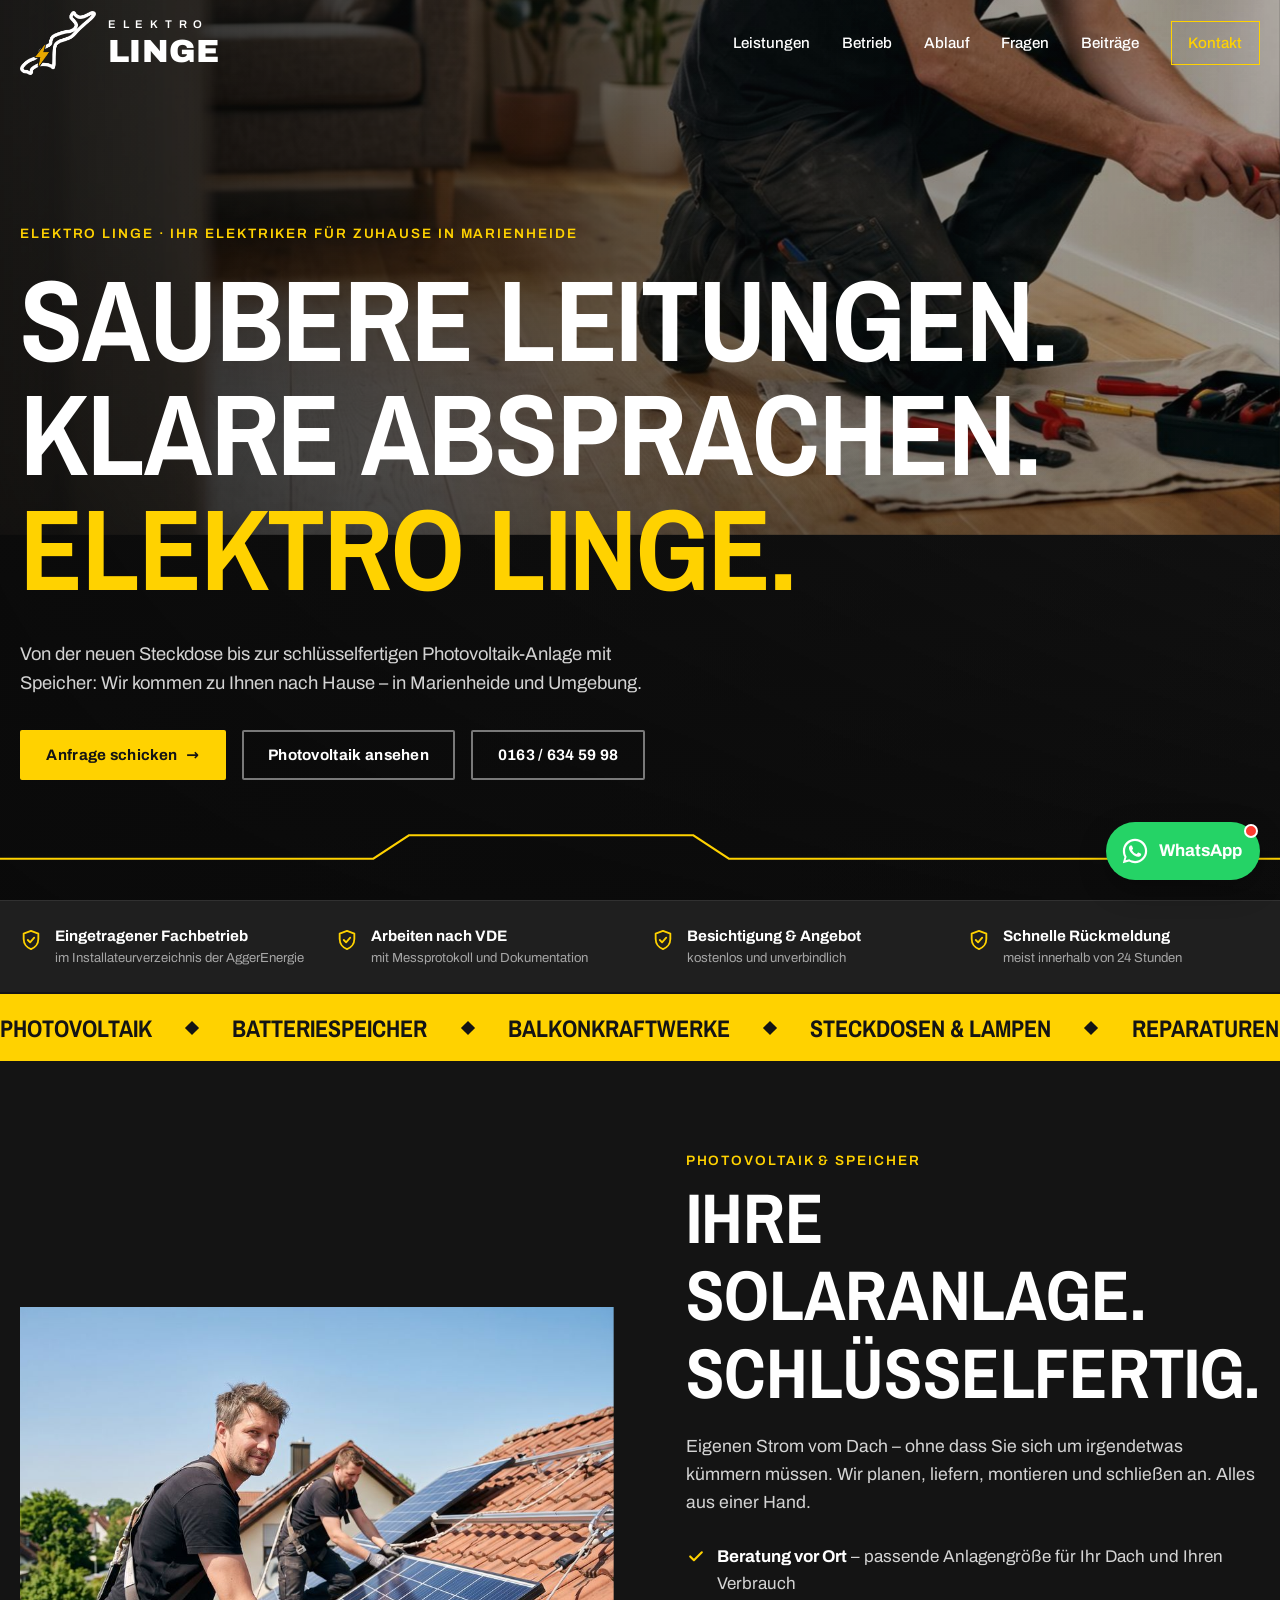
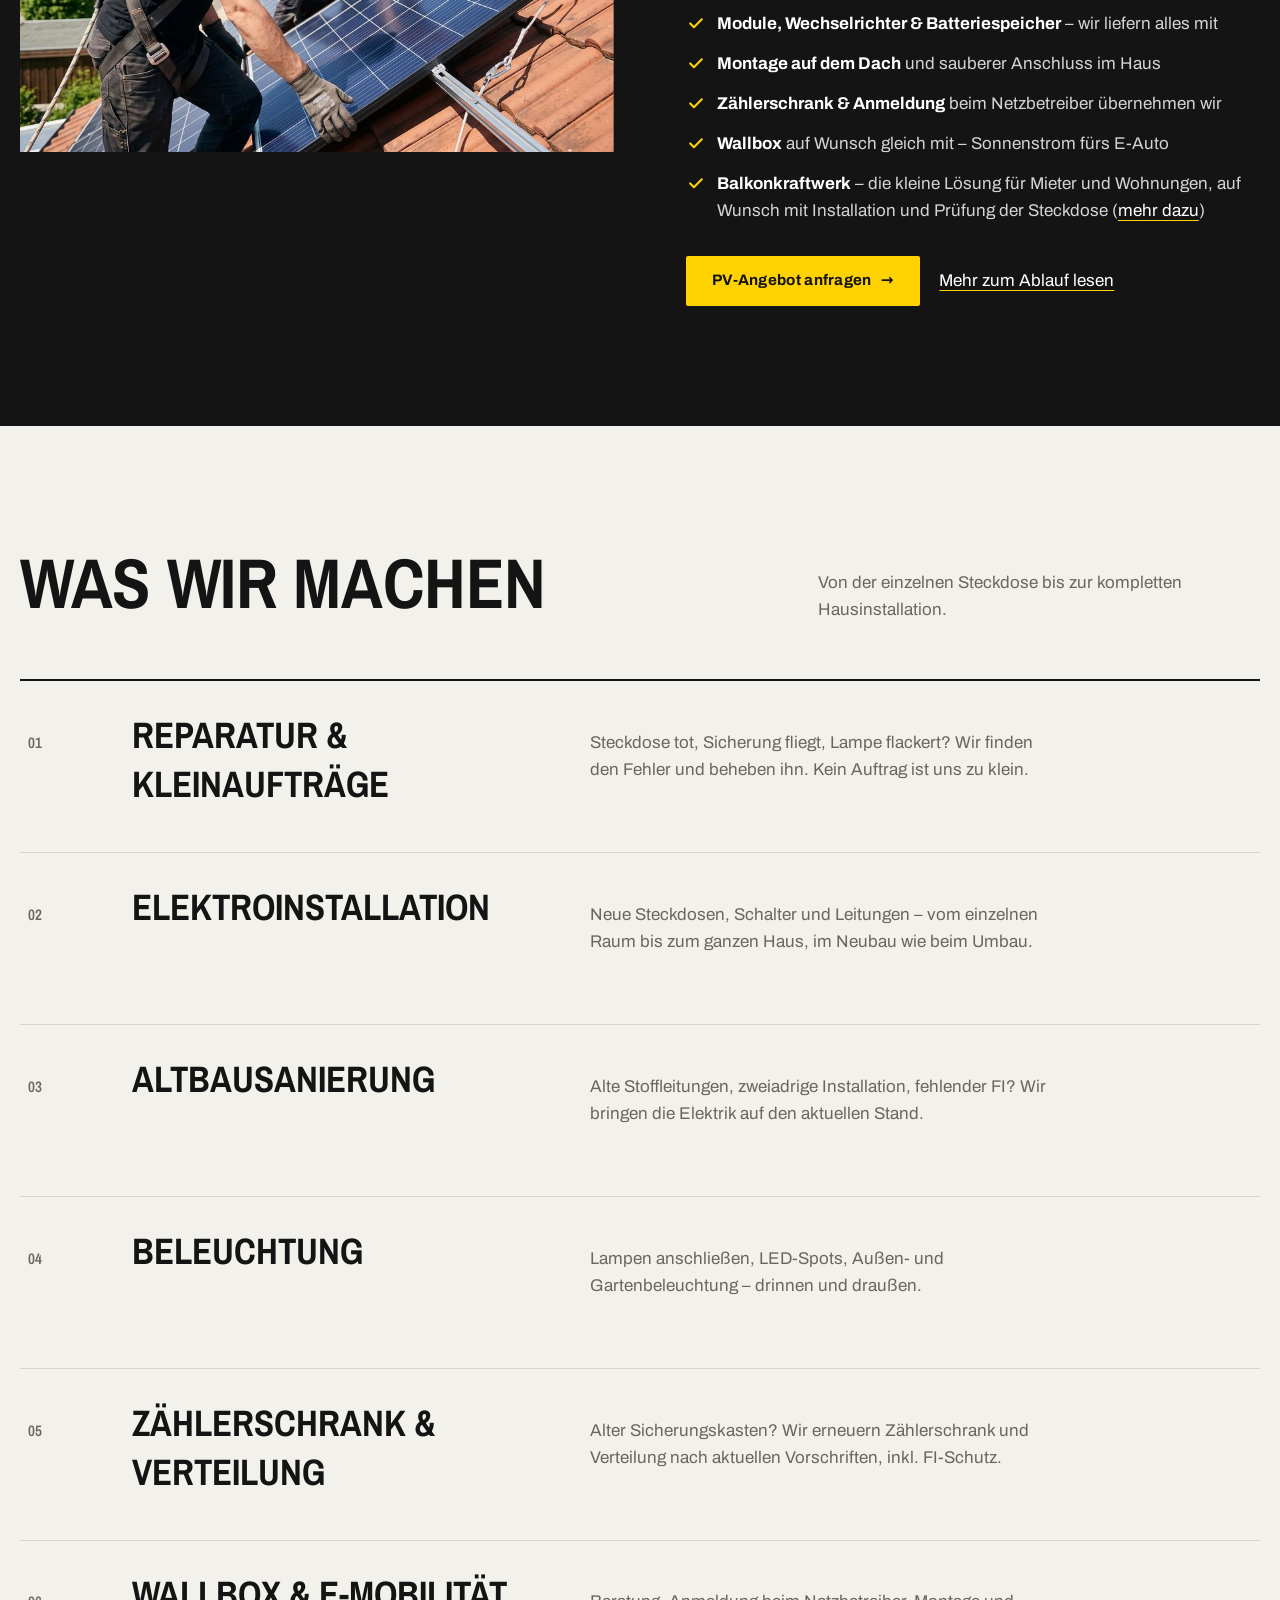
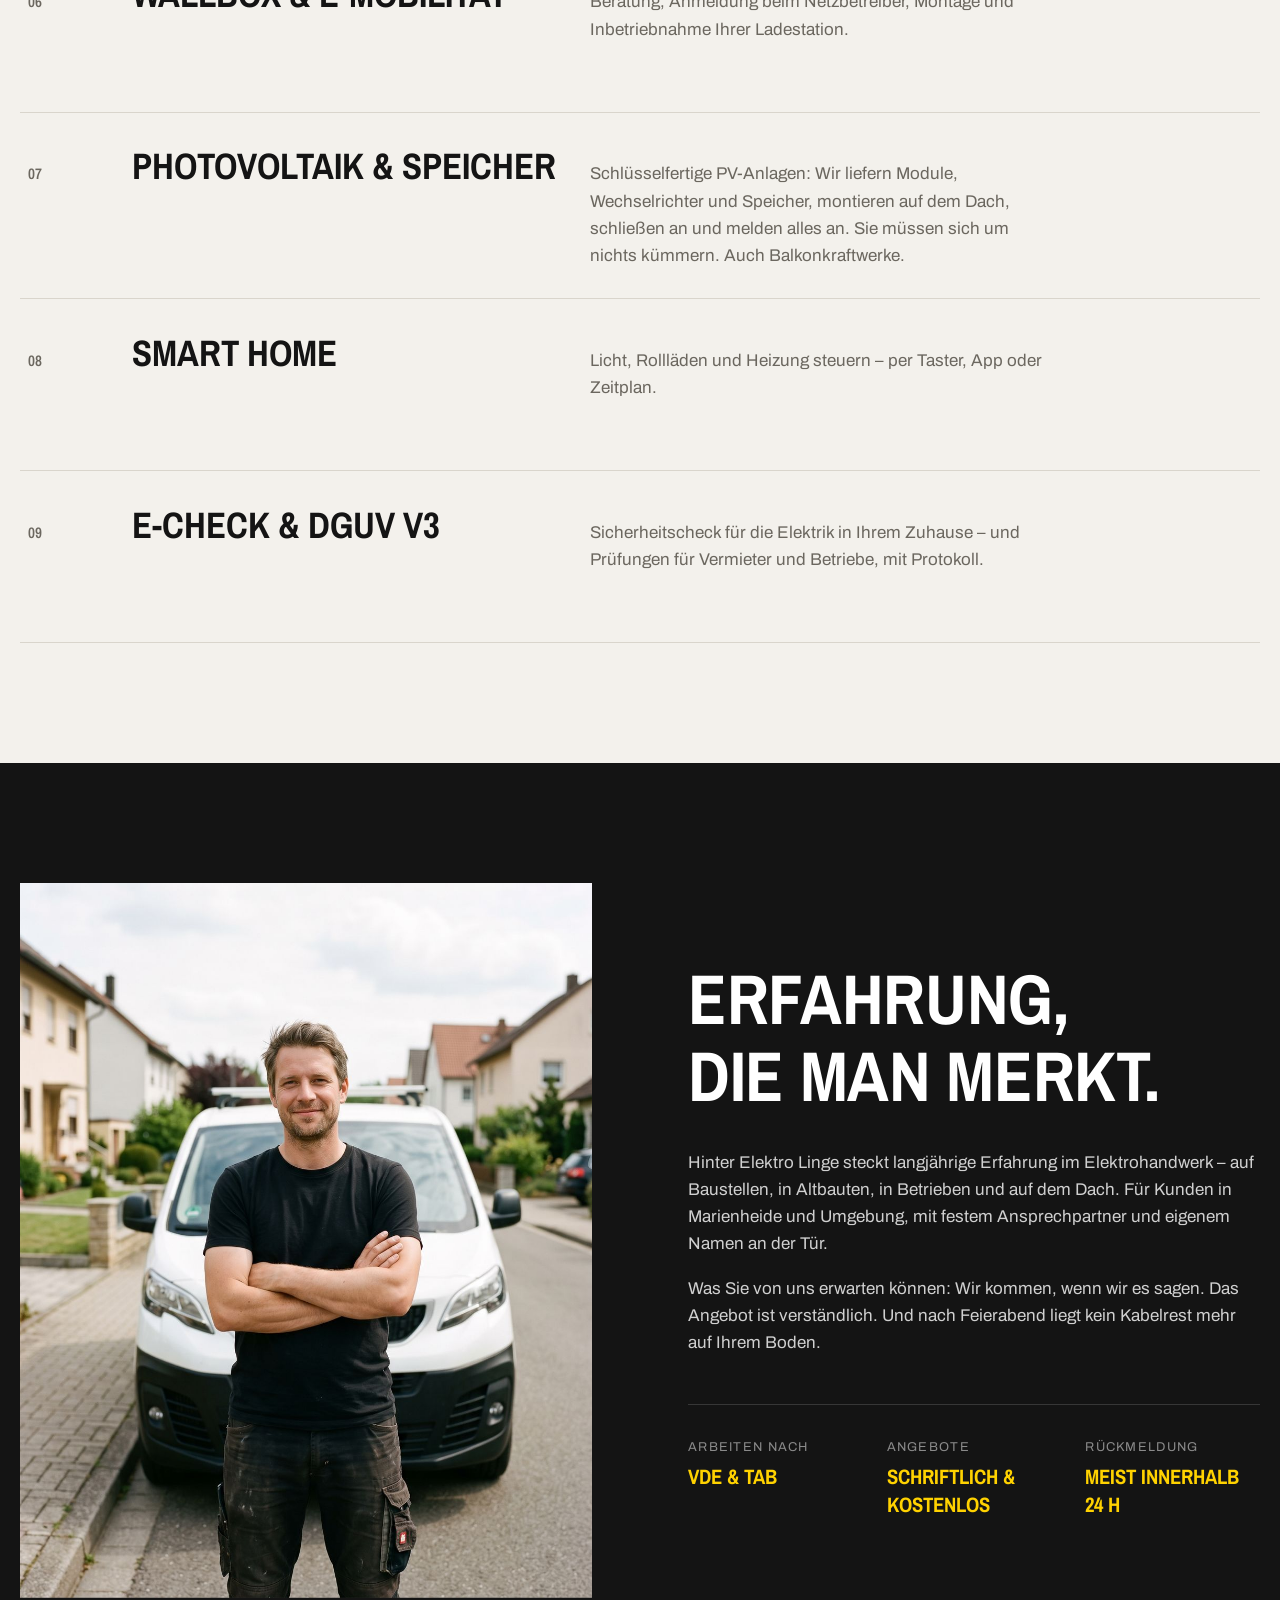
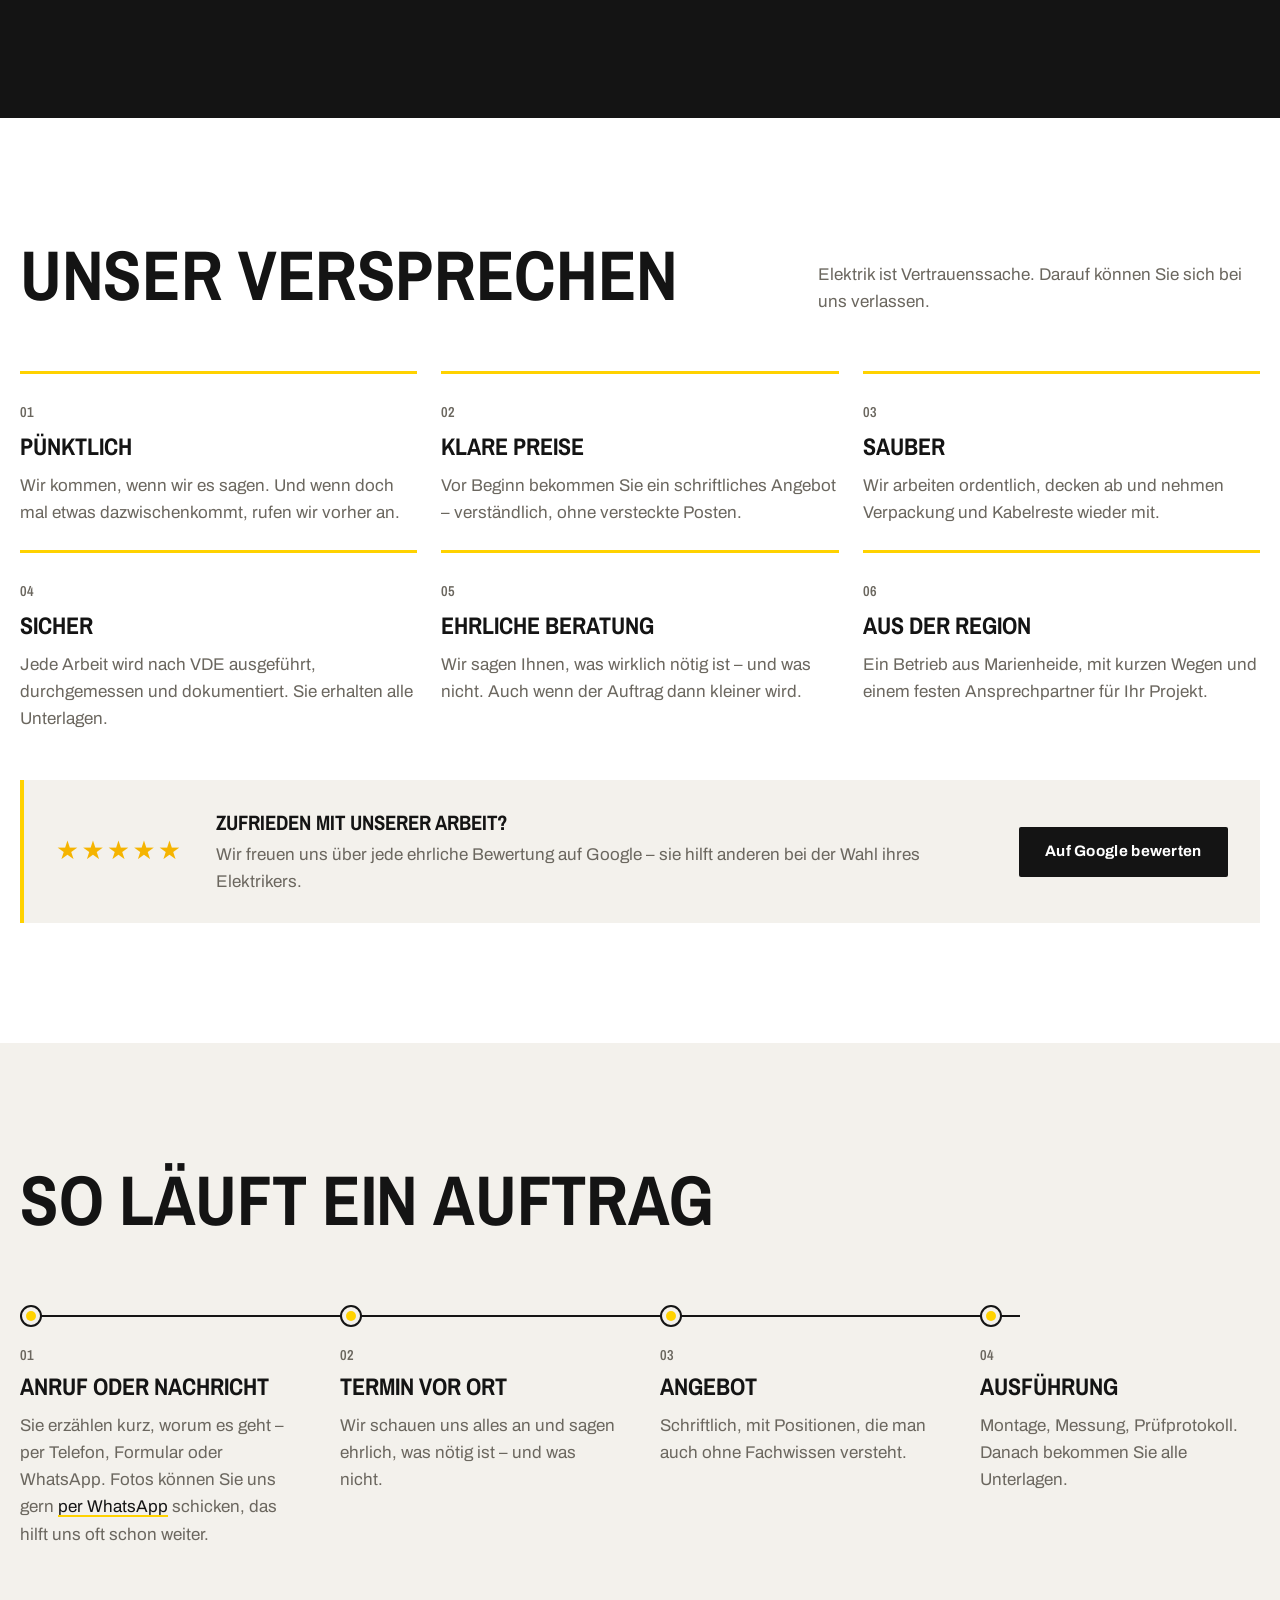
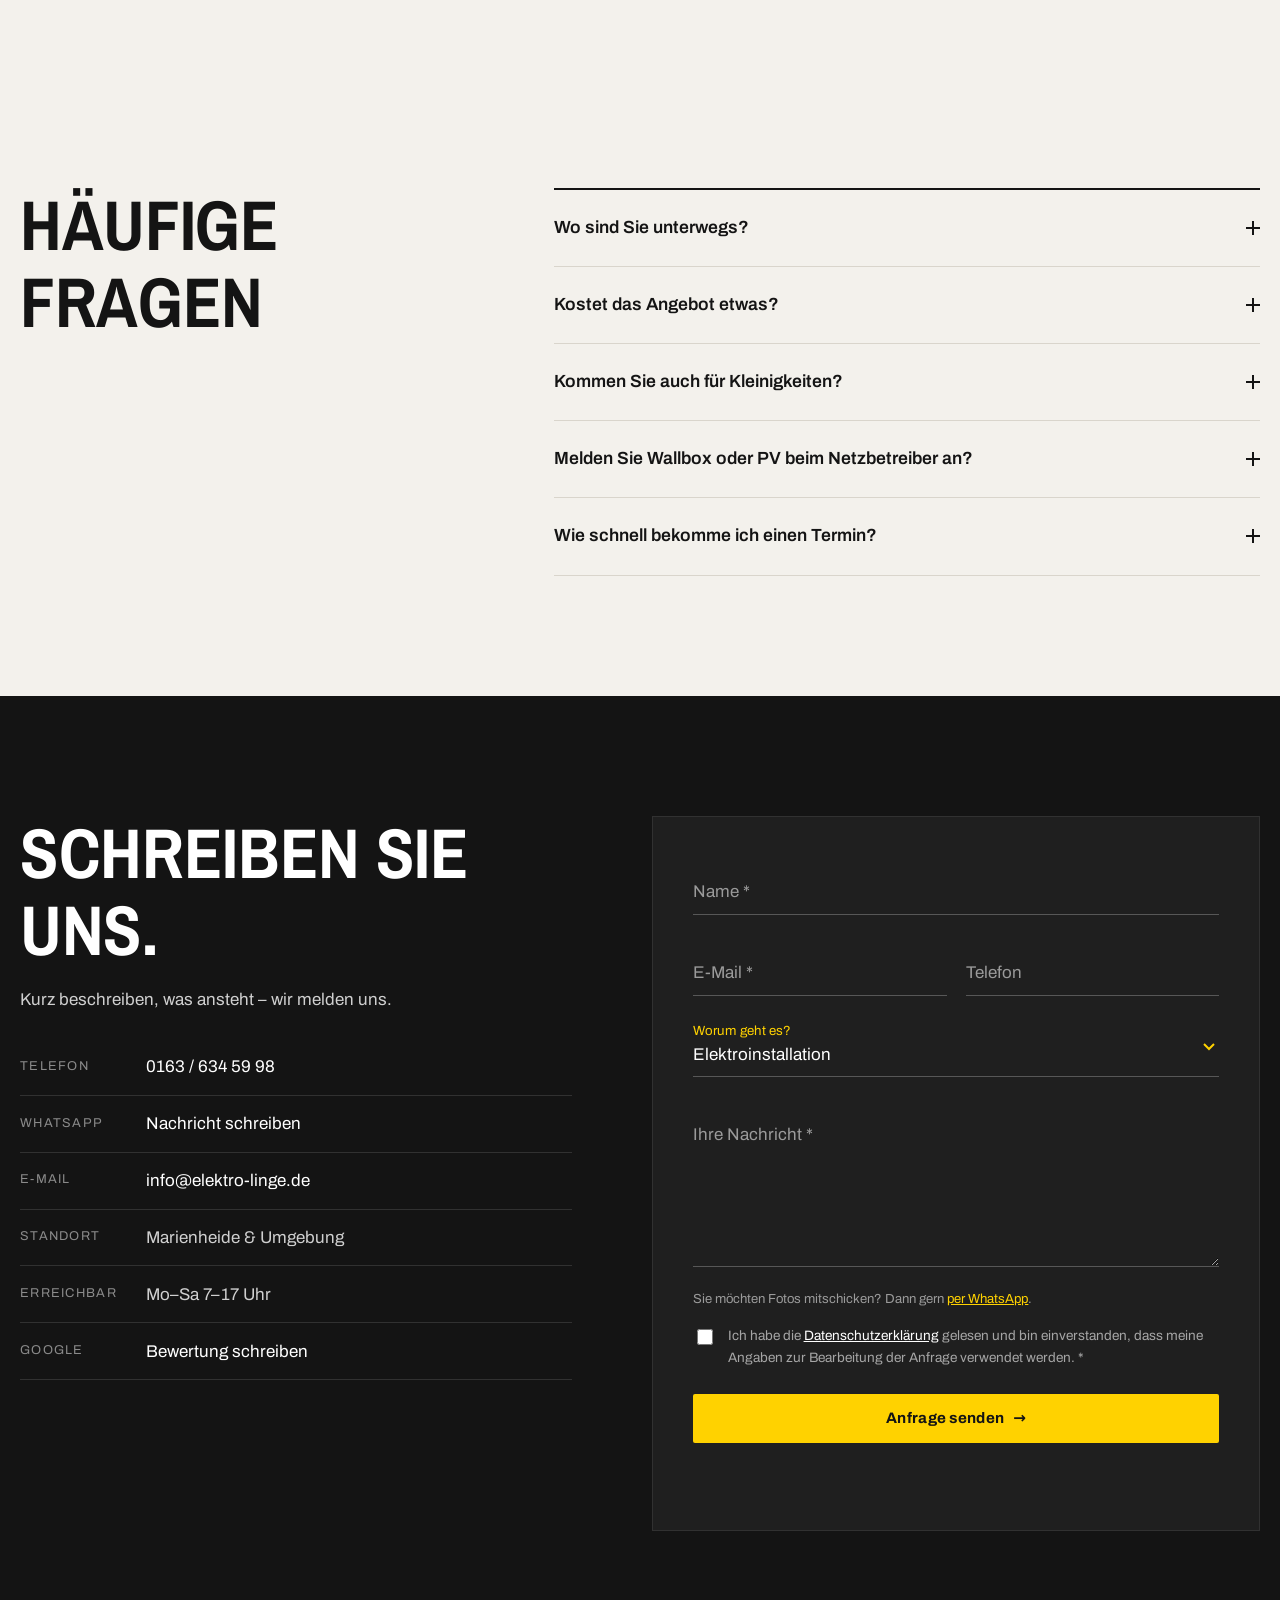
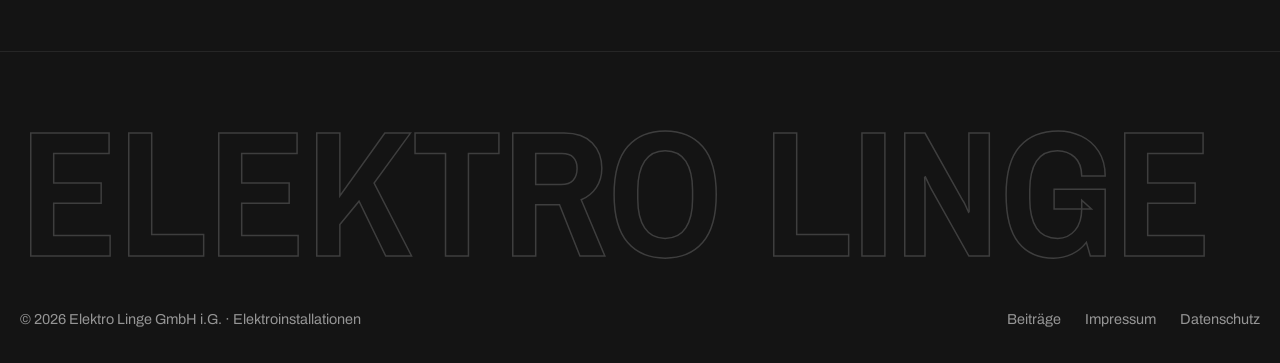
==== commit 7b6d56c0: "Betrieb-Bereich: Gründungsjahr 2026 entfernt Co-Authored-By: Claude Opus 5.5 <noreply@anthropic.com>" ====
--- a/index.html
+++ b/index.html
@@ -74,8 +74,7 @@
     "Beleuchtung",
     "E-Check",
     "DGUV V3 Prüfung"
-  ],
-  "foundingDate": "2026"
+  ]
 }
   </script>
   <link rel="icon" href="/favicon.ico" sizes="any">
@@ -84,7 +83,7 @@
   <link rel="icon" href="/favicon-192.png" type="image/png" sizes="192x192">
   <link rel="apple-touch-icon" href="apple-touch-icon.png">
   <link rel="stylesheet" href="css/fonts.css">
-  <link rel="stylesheet" href="css/styles.css?v=36">
+  <link rel="stylesheet" href="css/styles.css?v=37">
 </head>
 <body>
 
@@ -253,19 +252,14 @@
           <div class="photo photo-a clip-reveal">
             <img src="assets/img/team.jpg" alt="Elektriker von Elektro Linge vor dem Firmenwagen" loading="lazy">
           </div>
-          <div class="about-badge clip-reveal" data-parallax="-0.08">
-            <span class="badge-small">Seit</span>
-            <strong>2026</strong>
-            <span class="badge-small">in Marienheide</span>
-          </div>
         </div>
 
         <div class="about-text">
-          <h2 class="split-title">Neu gegründet.<br>Nicht neu im Handwerk.</h2>
+          <h2 class="split-title">Erfahrung,<br>die man merkt.</h2>
           <p>
-            Elektro Linge gibt es seit 2026. Die Arbeit selbst machen wir schon deutlich länger –
-            auf Baustellen, in Altbauten, in Betrieben. Jetzt eben auf eigene Rechnung und mit
-            eigenem Namen an der Tür.
+            Hinter Elektro Linge steckt langjährige Erfahrung im Elektrohandwerk – auf Baustellen,
+            in Altbauten, in Betrieben und auf dem Dach. Für Kunden in Marienheide und Umgebung,
+            mit festem Ansprechpartner und eigenem Namen an der Tür.
           </p>
           <p>
             Was Sie von uns erwarten können: Wir kommen, wenn wir es sagen. Das Angebot ist
@@ -301,7 +295,7 @@
           <div class="review-stars" aria-hidden="true">★★★★★</div>
           <div class="review-text">
             <h3>Zufrieden mit unserer Arbeit?</h3>
-            <p>Als junger Betrieb freuen wir uns über jede ehrliche Bewertung auf Google – sie hilft anderen bei der Wahl ihres Elektrikers.</p>
+            <p>Wir freuen uns über jede ehrliche Bewertung auf Google – sie hilft anderen bei der Wahl ihres Elektrikers.</p>
           </div>
           <a class="btn btn-black" href="https://g.page/r/CWFAP5dHu6fbEBM/review" target="_blank" rel="noopener">Auf Google bewerten</a>
         </div>
@@ -417,7 +411,7 @@
           <p class="form-hint">Sie möchten Fotos mitschicken? Dann gern <a href="https://wa.me/491636345998?text=Hallo%20Elektro%20Linge%2C%20ich%20habe%20eine%20Anfrage%3A%20" target="_blank" rel="noopener">per WhatsApp</a>.</p>
           <label class="checkbox">
             <input type="checkbox" name="datenschutz" value="akzeptiert" required>
-            <span>Ich habe die <a href="datenschutz.html">Datenschutzerklärung</a> gelesen und bin einverstanden, dass meine Angaben zur Bearbeitung der Anfrage verwendet werden. *</span>
+            <span>Ich habe die <a href="/datenschutz/">Datenschutzerklärung</a> gelesen und bin einverstanden, dass meine Angaben zur Bearbeitung der Anfrage verwendet werden. *</span>
           </label>
           <button type="submit" class="btn btn-yellow btn-full">Anfrage senden <span class="arrow">→</span></button>
           <p class="form-status" role="status" aria-live="polite"></p>
@@ -433,8 +427,8 @@
         <p>© <span id="year">2026</span> Elektro Linge GmbH i.G. · Elektroinstallationen</p>
         <nav aria-label="Rechtliches">
           <a href="/beitraege/">Beiträge</a>
-          <a href="impressum.html">Impressum</a>
-          <a href="datenschutz.html">Datenschutz</a>
+          <a href="/impressum/">Impressum</a>
+          <a href="/datenschutz/">Datenschutz</a>
         </nav>
       </div>
     </div>
@@ -442,7 +436,7 @@
 
   <a href="https://wa.me/491636345998?text=Hallo%20Elektro%20Linge%2C%20ich%20habe%20eine%20Anfrage%3A%20" class="wa-float" target="_blank" rel="noopener" aria-label="Per WhatsApp schreiben"><svg viewBox="0 0 32 32" width="30" height="30" aria-hidden="true"><path fill="currentColor" d="M16.04 3C8.86 3 3.03 8.82 3.03 16c0 2.29.6 4.53 1.74 6.5L3 29l6.68-1.75A12.95 12.95 0 0 0 16.04 29C23.22 29 29 23.18 29 16S23.22 3 16.04 3Zm0 23.63c-2.01 0-3.98-.54-5.7-1.56l-.41-.24-3.96 1.04 1.06-3.86-.27-.4A10.6 10.6 0 0 1 5.4 16c0-5.87 4.77-10.64 10.64-10.64S26.66 10.13 26.66 16 21.9 26.63 16.04 26.63Zm5.84-7.96c-.32-.16-1.89-.93-2.18-1.04-.29-.11-.5-.16-.72.16-.21.32-.82 1.04-1 1.25-.19.21-.37.24-.69.08-.32-.16-1.35-.5-2.57-1.59-.95-.85-1.59-1.9-1.78-2.22-.19-.32-.02-.49.14-.65.14-.14.32-.37.48-.56.16-.19.21-.32.32-.53.11-.21.05-.4-.03-.56-.08-.16-.72-1.73-.98-2.37-.26-.62-.52-.54-.72-.55h-.61c-.21 0-.56.08-.85.4-.29.32-1.12 1.09-1.12 2.66s1.15 3.09 1.31 3.3c.16.21 2.26 3.45 5.47 4.84.76.33 1.36.53 1.83.68.77.24 1.47.21 2.02.13.62-.09 1.89-.77 2.16-1.52.27-.75.27-1.39.19-1.52-.08-.13-.29-.21-.61-.37Z"/></svg><span class="wa-label">WhatsApp</span></a>
 
-  <script src="js/main.js?v=36"></script>
-  <script src="js/wa.js?v=36" defer></script>
+  <script src="js/main.js?v=37"></script>
+  <script src="js/wa.js?v=37" defer></script>
 </body>
 </html>
--- a/css/styles.css
+++ b/css/styles.css
@@ -258,7 +258,7 @@
 
 /* ============ Betrieb ============ */
 .about { display: grid; grid-template-columns: 1fr 1fr; gap: 6rem; align-items: center; }
-.about-media { position: relative; padding: 0 12% 18% 0; }
+.about-media { position: relative; }
 .photo-a { aspect-ratio: 4 / 5; }
 .about-badge {
   position: absolute; right: 0; bottom: 0;
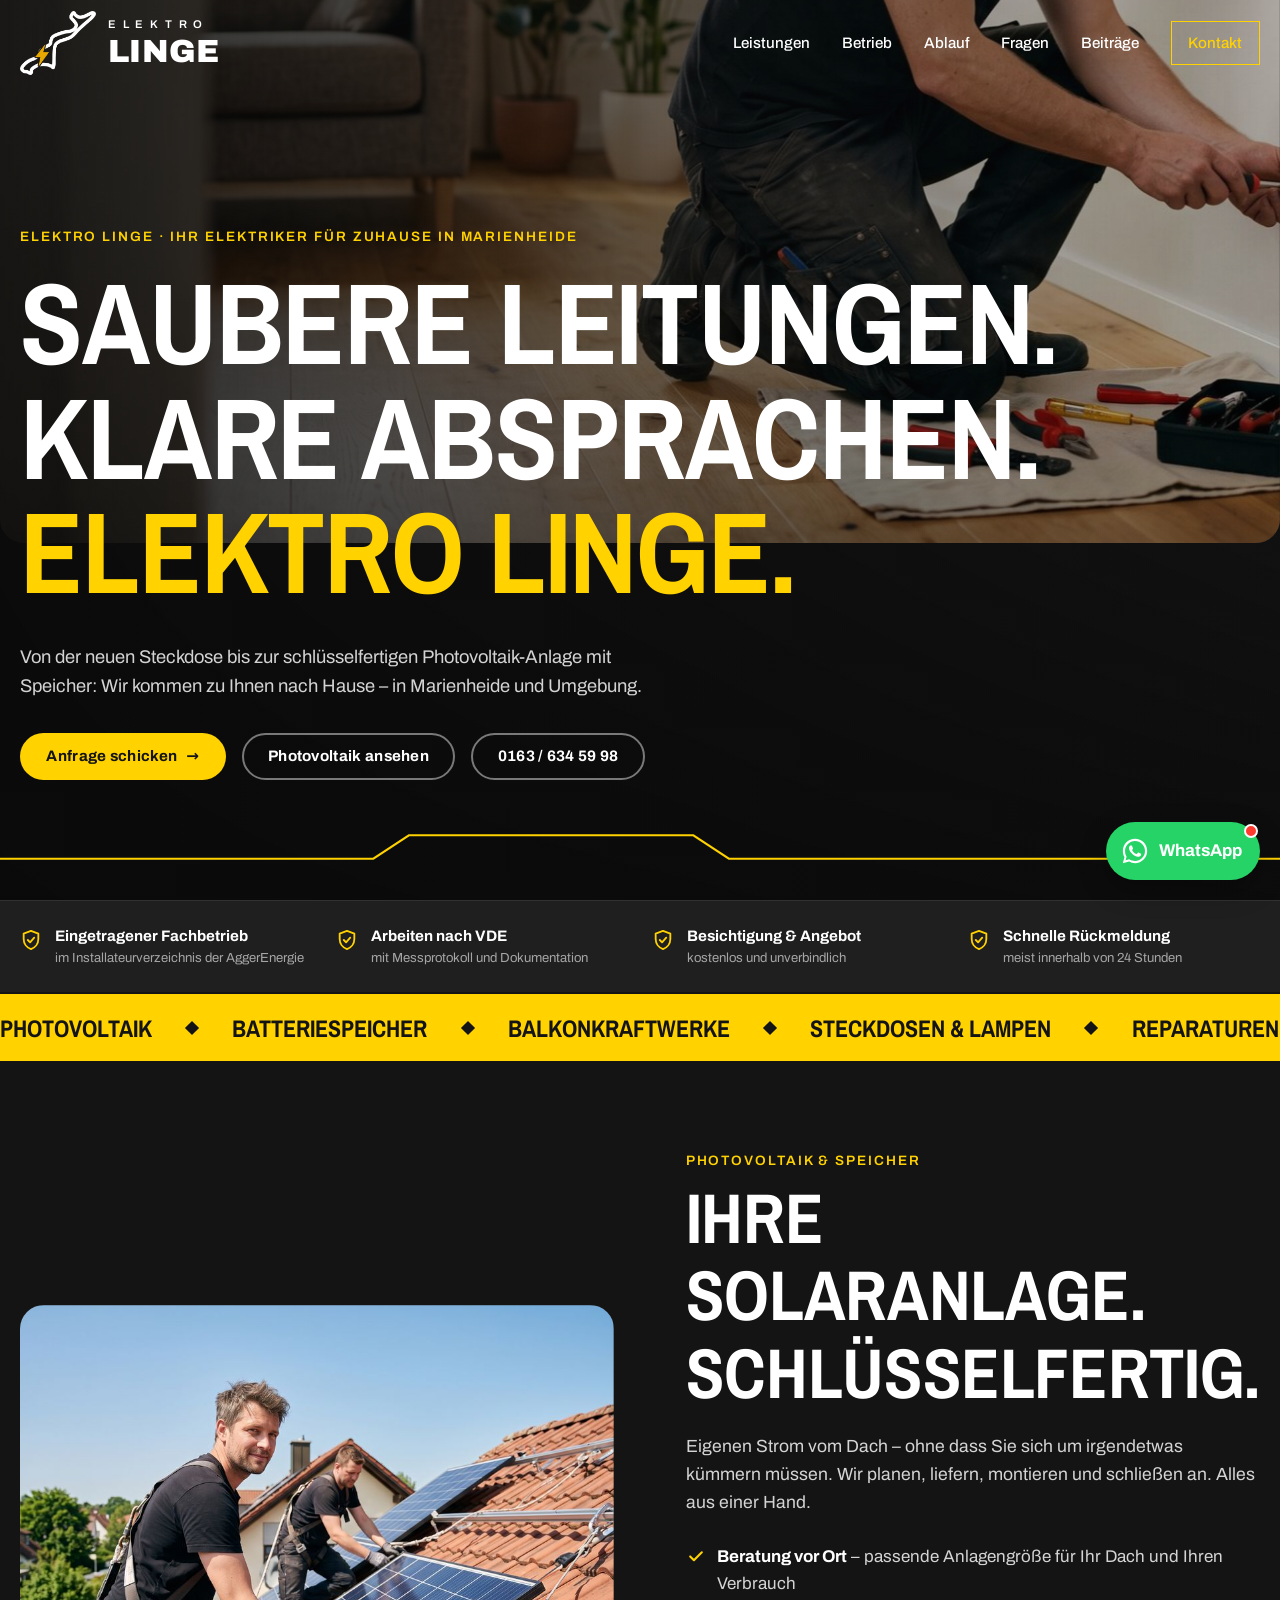
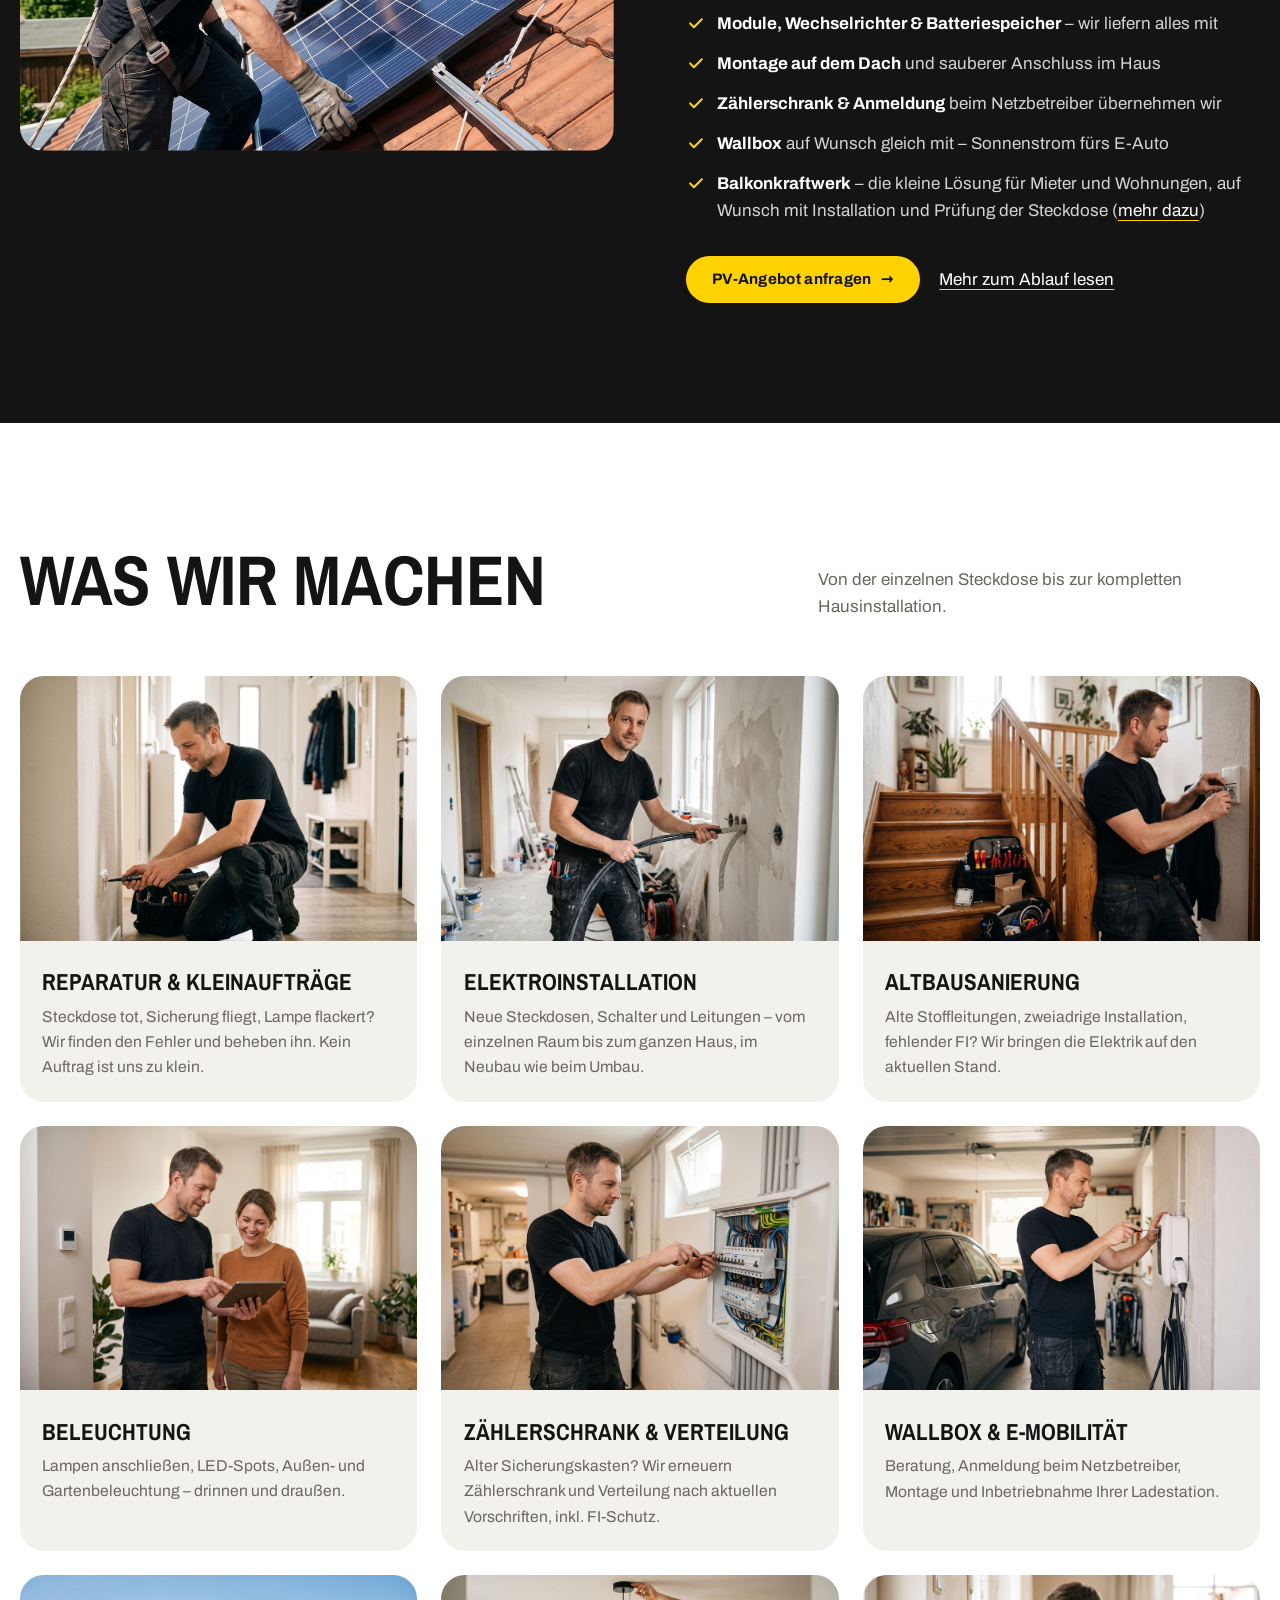
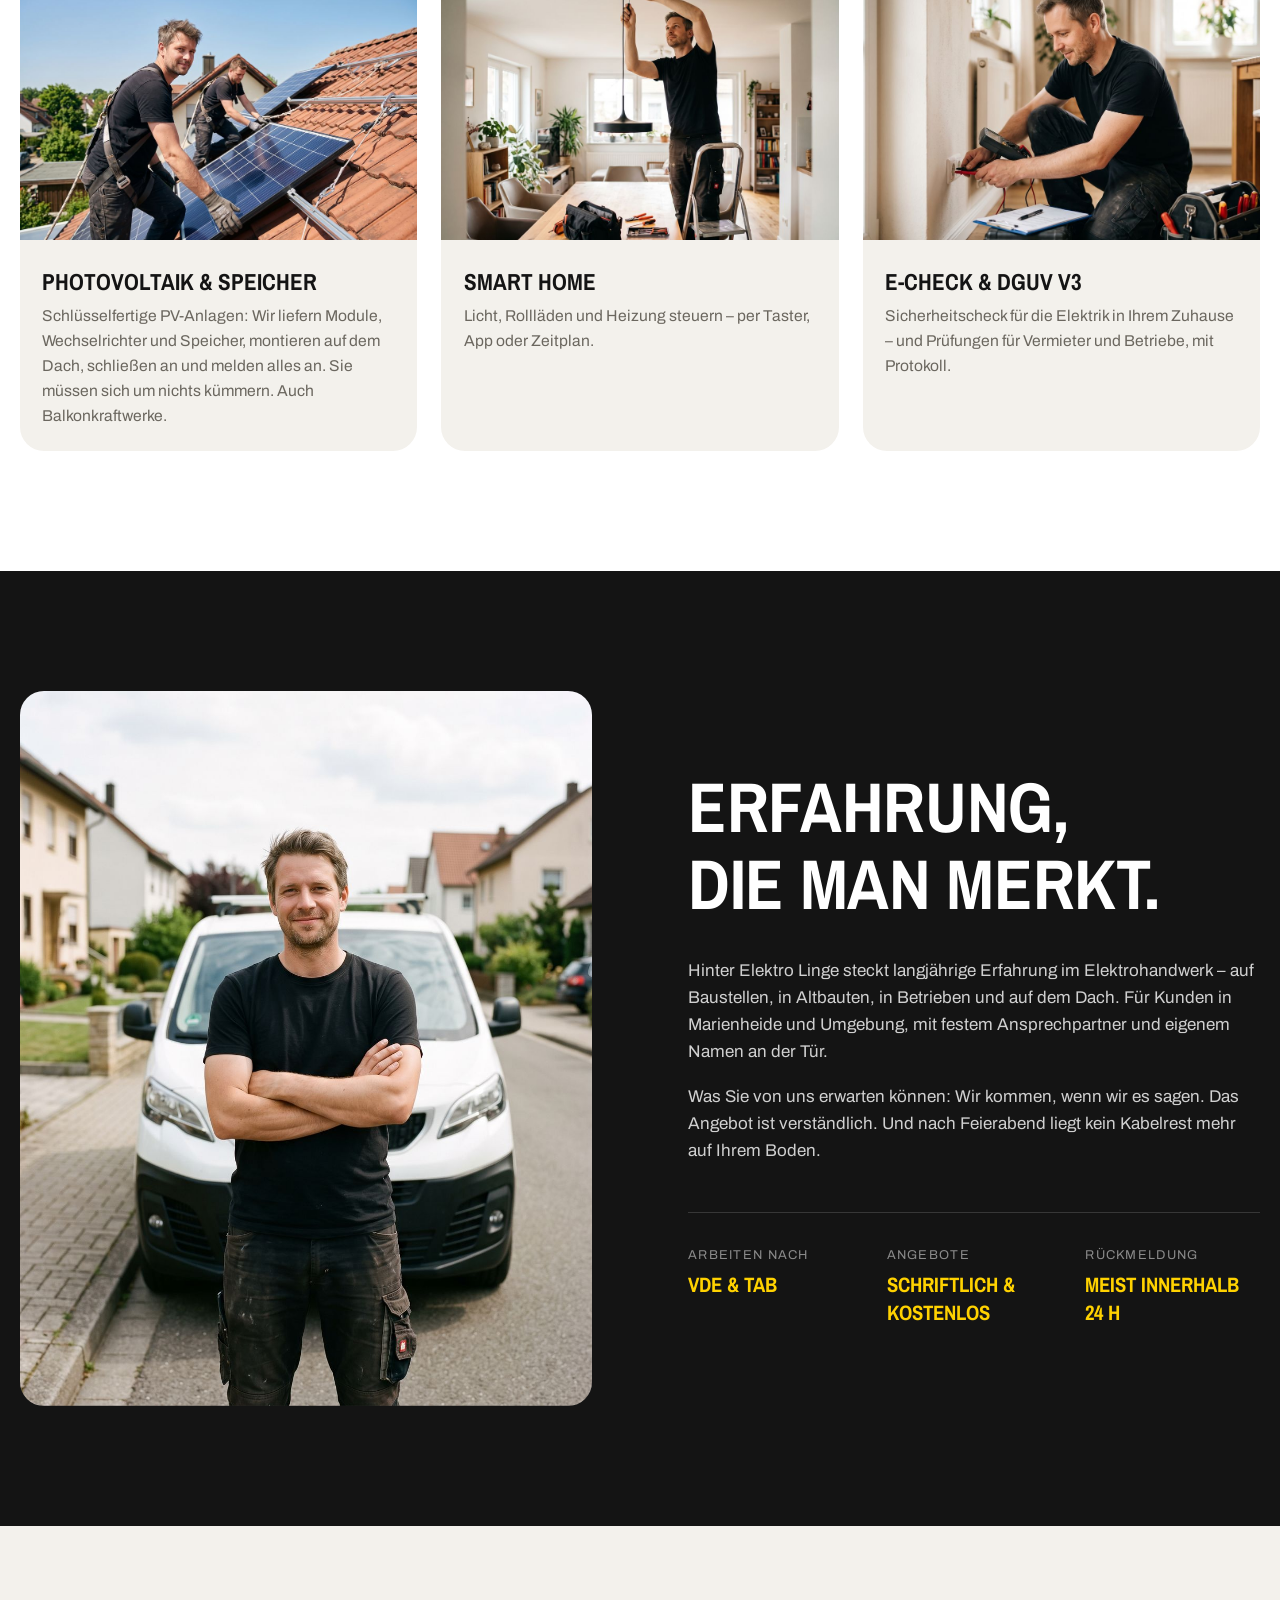
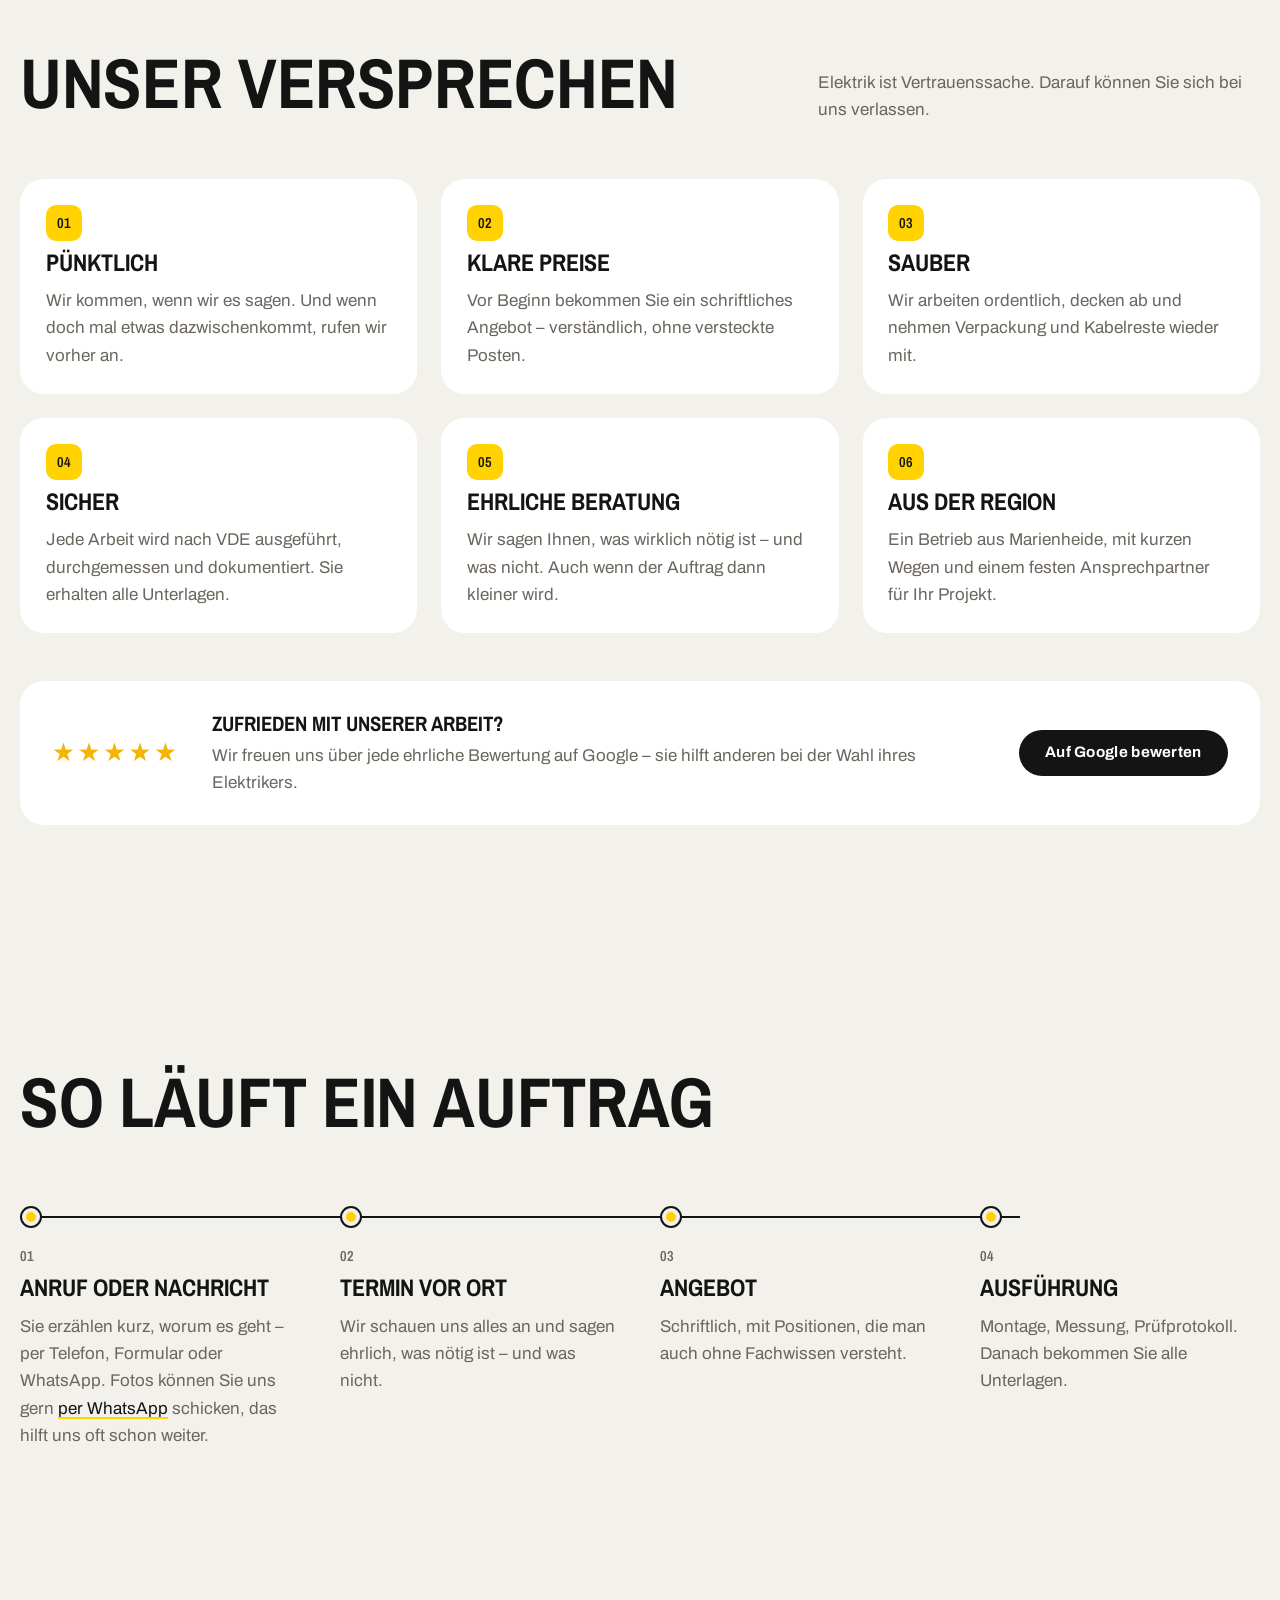
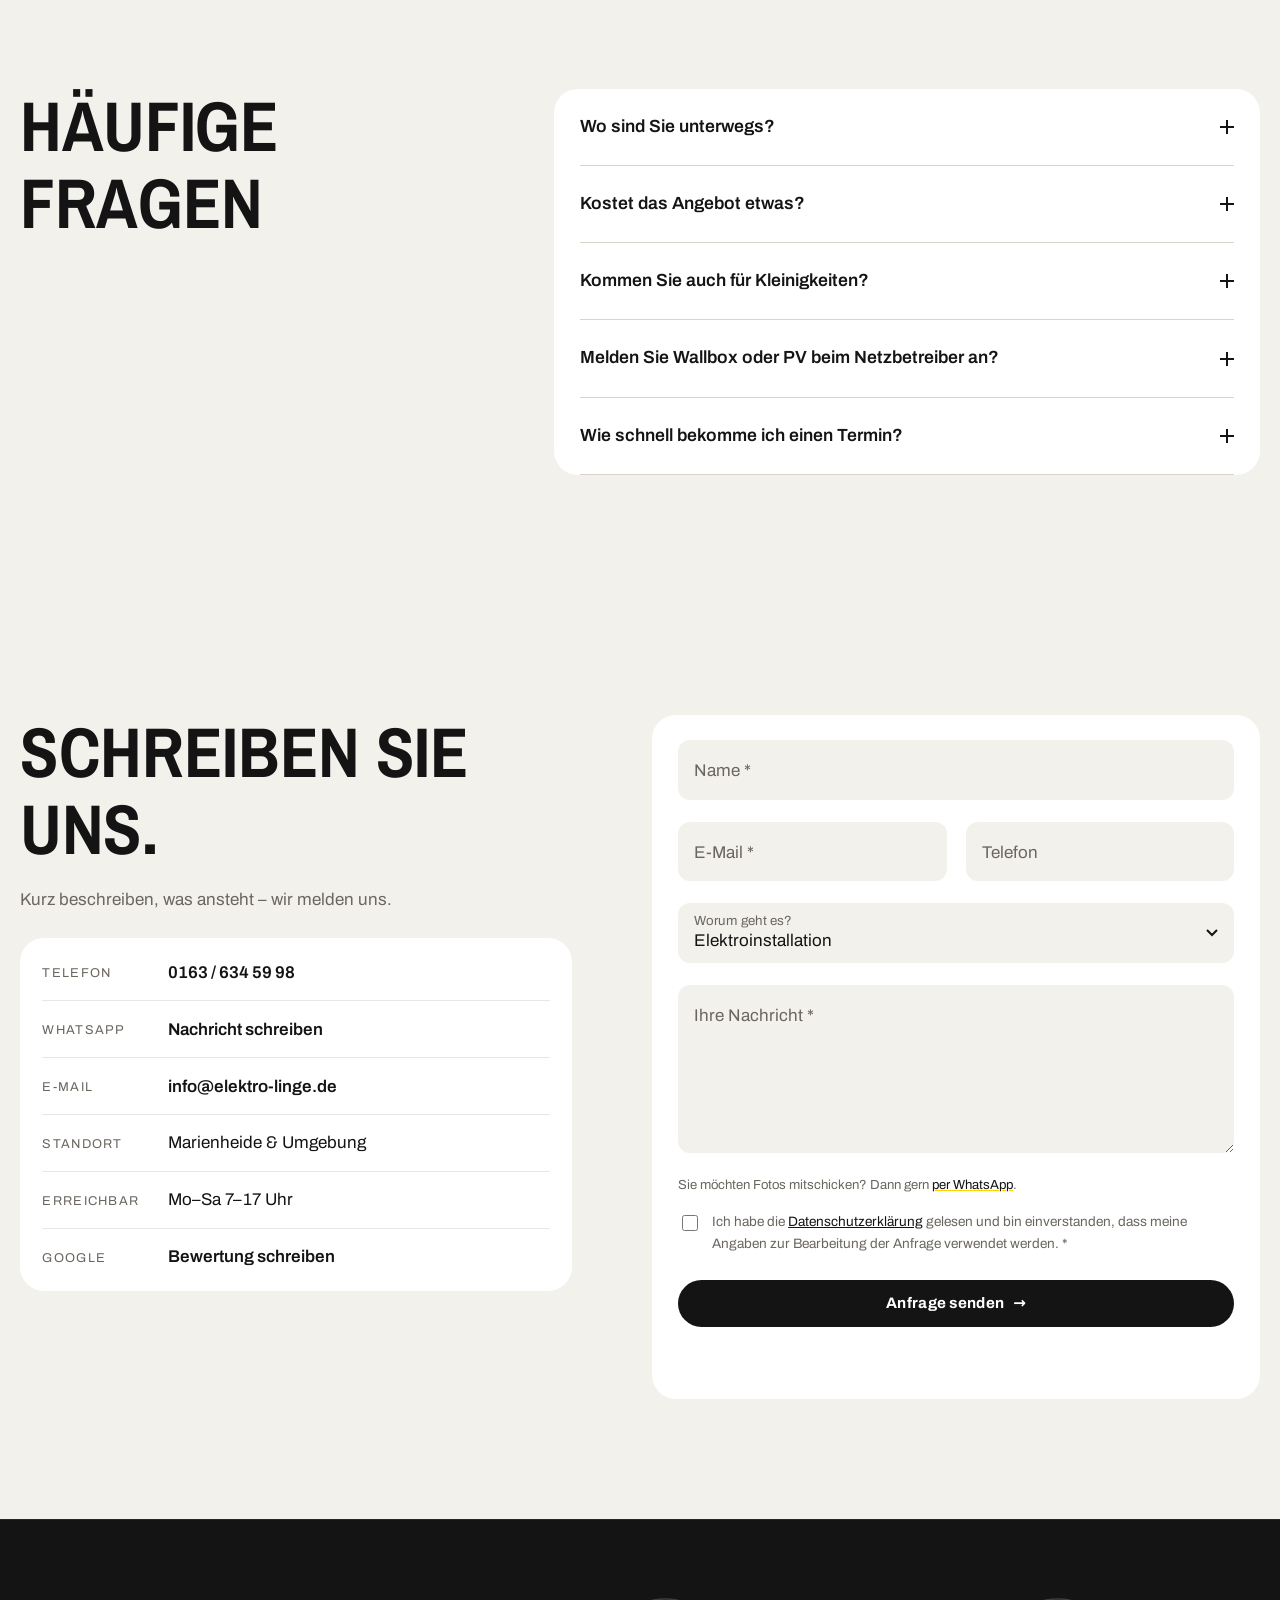
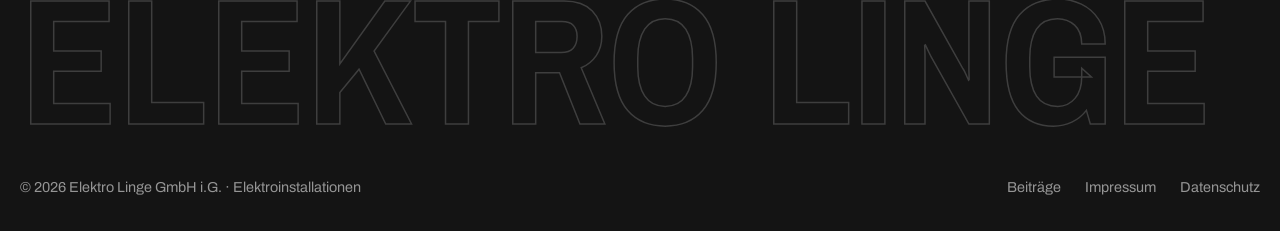
==== commit 70019fdc: "Neues Design: helle Bereiche, runde Ecken, Leistungen als Karten, Kontakt im Listen-Stil Co-Authored" ====
--- a/index.html
+++ b/index.html
@@ -83,7 +83,7 @@
   <link rel="icon" href="/favicon-192.png" type="image/png" sizes="192x192">
   <link rel="apple-touch-icon" href="apple-touch-icon.png">
   <link rel="stylesheet" href="css/fonts.css">
-  <link rel="stylesheet" href="css/styles.css?v=37">
+  <link rel="stylesheet" href="css/styles.css?v=38">
 </head>
 <body>
 
@@ -436,7 +436,7 @@
 
   <a href="https://wa.me/491636345998?text=Hallo%20Elektro%20Linge%2C%20ich%20habe%20eine%20Anfrage%3A%20" class="wa-float" target="_blank" rel="noopener" aria-label="Per WhatsApp schreiben"><svg viewBox="0 0 32 32" width="30" height="30" aria-hidden="true"><path fill="currentColor" d="M16.04 3C8.86 3 3.03 8.82 3.03 16c0 2.29.6 4.53 1.74 6.5L3 29l6.68-1.75A12.95 12.95 0 0 0 16.04 29C23.22 29 29 23.18 29 16S23.22 3 16.04 3Zm0 23.63c-2.01 0-3.98-.54-5.7-1.56l-.41-.24-3.96 1.04 1.06-3.86-.27-.4A10.6 10.6 0 0 1 5.4 16c0-5.87 4.77-10.64 10.64-10.64S26.66 10.13 26.66 16 21.9 26.63 16.04 26.63Zm5.84-7.96c-.32-.16-1.89-.93-2.18-1.04-.29-.11-.5-.16-.72.16-.21.32-.82 1.04-1 1.25-.19.21-.37.24-.69.08-.32-.16-1.35-.5-2.57-1.59-.95-.85-1.59-1.9-1.78-2.22-.19-.32-.02-.49.14-.65.14-.14.32-.37.48-.56.16-.19.21-.32.32-.53.11-.21.05-.4-.03-.56-.08-.16-.72-1.73-.98-2.37-.26-.62-.52-.54-.72-.55h-.61c-.21 0-.56.08-.85.4-.29.32-1.12 1.09-1.12 2.66s1.15 3.09 1.31 3.3c.16.21 2.26 3.45 5.47 4.84.76.33 1.36.53 1.83.68.77.24 1.47.21 2.02.13.62-.09 1.89-.77 2.16-1.52.27-.75.27-1.39.19-1.52-.08-.13-.29-.21-.61-.37Z"/></svg><span class="wa-label">WhatsApp</span></a>
 
-  <script src="js/main.js?v=37"></script>
-  <script src="js/wa.js?v=37" defer></script>
+  <script src="js/main.js?v=38"></script>
+  <script src="js/wa.js?v=38" defer></script>
 </body>
 </html>
--- a/css/styles.css
+++ b/css/styles.css
@@ -675,3 +675,70 @@
 .timeline p a { color: var(--ink); text-decoration-color: var(--yellow); text-decoration-thickness: 2px; text-underline-offset: 3px; }
 .form-hint { margin: -.6rem 0 1rem; font-size: .82rem; color: rgba(255,255,255,.55); }
 .form-hint a { color: var(--yellow); }
+
+/* ============ Helle Bereiche, runde Ecken, große Tippflächen ============ */
+:root { --radius-card: 24px; --radius-inner: 12px; --tap: 44px; --line-soft: #e5e5ea; }
+
+/* Buttons: Kapselform, mind. 44px hoch, Press-State */
+.btn { border-radius: 9999px; min-height: var(--tap); padding: .9em 1.6em; }
+.btn:active { opacity: .7; }
+
+/* Fotos & Karten rund */
+.photo, .pv-media, .service-thumb, .post-figure img { border-radius: var(--radius-card); overflow: hidden; }
+
+/* Leistungen: hell, als Kartenraster */
+#leistungen { background: #fff; }
+#leistungen .service-list { border-top: 0; display: grid; grid-template-columns: repeat(3, 1fr); gap: 24px; }
+#leistungen .service { display: flex; flex-direction: column; gap: .4rem; padding: 0; border: 0; background: var(--paper); border-radius: var(--radius-card); overflow: hidden; }
+#leistungen .service::before { display: none; }
+#leistungen .service .num { display: none; }
+#leistungen .service h3 { font-size: 1.45rem; padding: 1.2rem 1.4rem 0; }
+#leistungen .service p { padding: 0 1.4rem 1.4rem; font-size: .98rem; }
+#leistungen .service:hover h3 { transform: none; }
+#leistungen .service-thumb { order: -1; width: 100% !important; opacity: 1 !important; clip-path: none !important; transform: none !important; box-shadow: none !important; border-radius: 0; aspect-ratio: 3 / 2; }
+#leistungen .service-thumb img { transform: none !important; }
+@media (max-width: 1000px) { #leistungen .service-list { grid-template-columns: 1fr 1fr; } }
+
+
+/* Versprechen: weiße Karten auf hellem Grund */
+.promise { background: var(--paper); }
+.promise-card { background: #fff; border-top: 0; border-radius: var(--radius-card); padding: 1.6rem; }
+.promise-num { display: inline-grid; place-items: center; width: 36px; height: 36px; border-radius: 10px; background: var(--yellow); color: var(--ink); }
+.review-box { border-left: 0; border-radius: var(--radius-card); background: #fff; }
+
+/* FAQ in runder Karte */
+#faq .faq-list { border-top: 0; background: #fff; border-radius: var(--radius-card); padding: 0 1.6rem; }
+#faq { background: var(--paper); }
+
+/* Kontakt: hell, Formular als Karte mit gefüllten Feldern */
+#kontakt { background: var(--paper); color: var(--ink); }
+#kontakt h2 { color: var(--ink); }
+#kontakt .contact-head p { color: var(--muted); }
+.contact-list { background: #fff; border-radius: var(--radius-card); padding: .4rem 1.4rem; }
+.contact-list li { border-bottom: 1px solid var(--line-soft); min-height: var(--tap); align-items: center; }
+.contact-list li:last-child { border-bottom: 0; }
+.contact-list .label { color: var(--muted); }
+.contact-list a { color: var(--ink); font-weight: 600; }
+.contact-list li { color: var(--ink); }
+.contact-form { background: #fff; border: 0; border-radius: var(--radius-card); padding: 1.6rem; }
+.field input, .field textarea, .field select { color: var(--ink); background-color: var(--paper); border: 0; border-radius: var(--radius-inner); padding: 1.5rem 1rem .5rem; min-height: 56px; }
+.field select { background: var(--paper) url("data:image/svg+xml,%3Csvg xmlns='http://www.w3.org/2000/svg' width='12' height='8'%3E%3Cpath d='M1 1l5 5 5-5' fill='none' stroke='%23141414' stroke-width='2'/%3E%3C/svg%3E") right 16px center no-repeat; }
+.field label { left: 1rem; top: 1.05rem; color: var(--muted); }
+.field input:focus + label, .field input:not(:placeholder-shown) + label,
+.field textarea:focus + label, .field textarea:not(:placeholder-shown) + label,
+.field label.static { transform: translateY(-.6rem) scale(.78); color: var(--muted); }
+.field input:focus, .field textarea:focus, .field select:focus { box-shadow: 0 0 0 2px var(--yellow); }
+.checkbox { color: var(--muted); }
+.checkbox a { color: var(--ink); }
+.form-hint { color: var(--muted); }
+.form-hint a { color: var(--ink); text-decoration-color: var(--yellow); }
+.contact-form .btn-yellow { background: var(--ink); color: #fff; }
+@media (max-width: 640px) {
+  #leistungen .service-list { grid-template-columns: 1fr 1fr; gap: 12px; }
+  #leistungen .service { border-radius: 18px; }
+  #leistungen .service h3 { font-size: .95rem; padding: .8rem .85rem 0; hyphens: auto; overflow-wrap: anywhere; }
+  #leistungen .service p { font-size: .84rem; line-height: 1.45; padding: 0 .85rem .9rem; }
+  .promise-card { padding: 1.3rem; }
+  .contact-form { padding: 1.1rem; }
+  .contact-list { padding: .2rem 1.1rem; }
+}
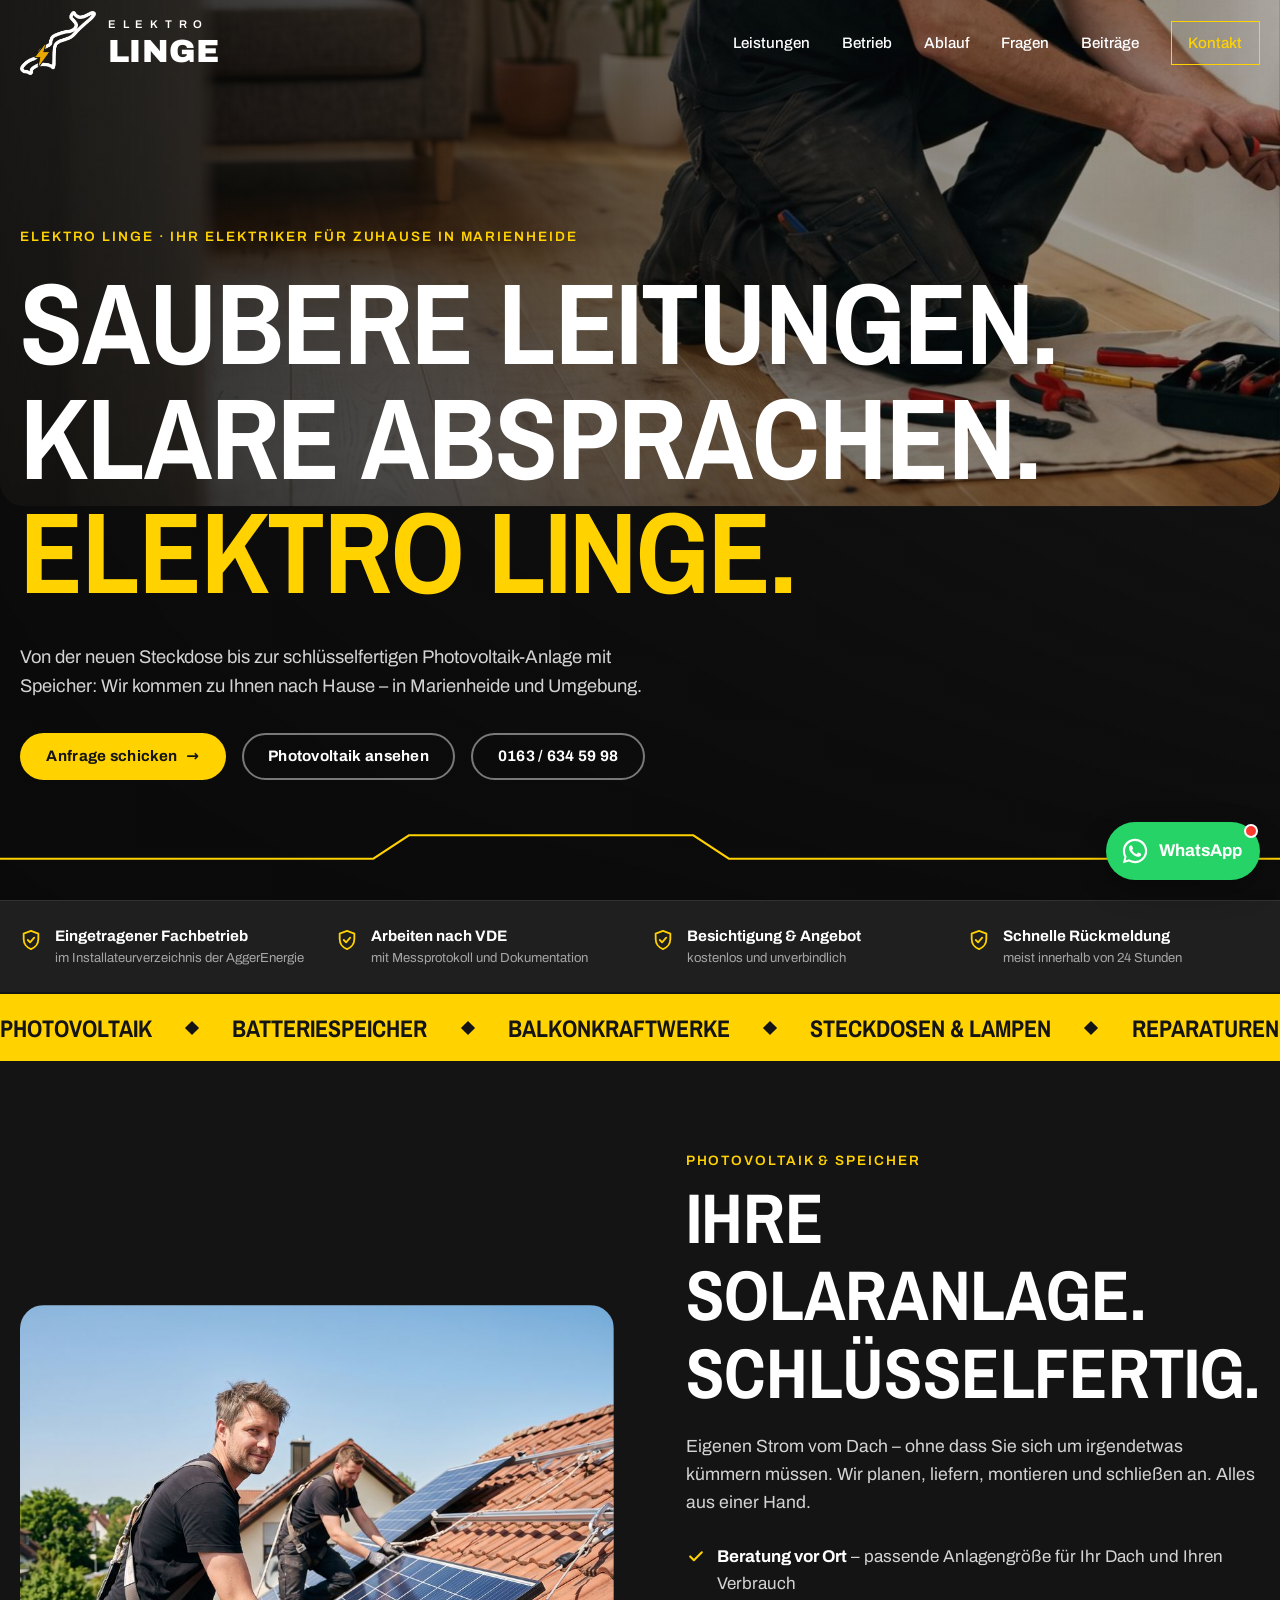
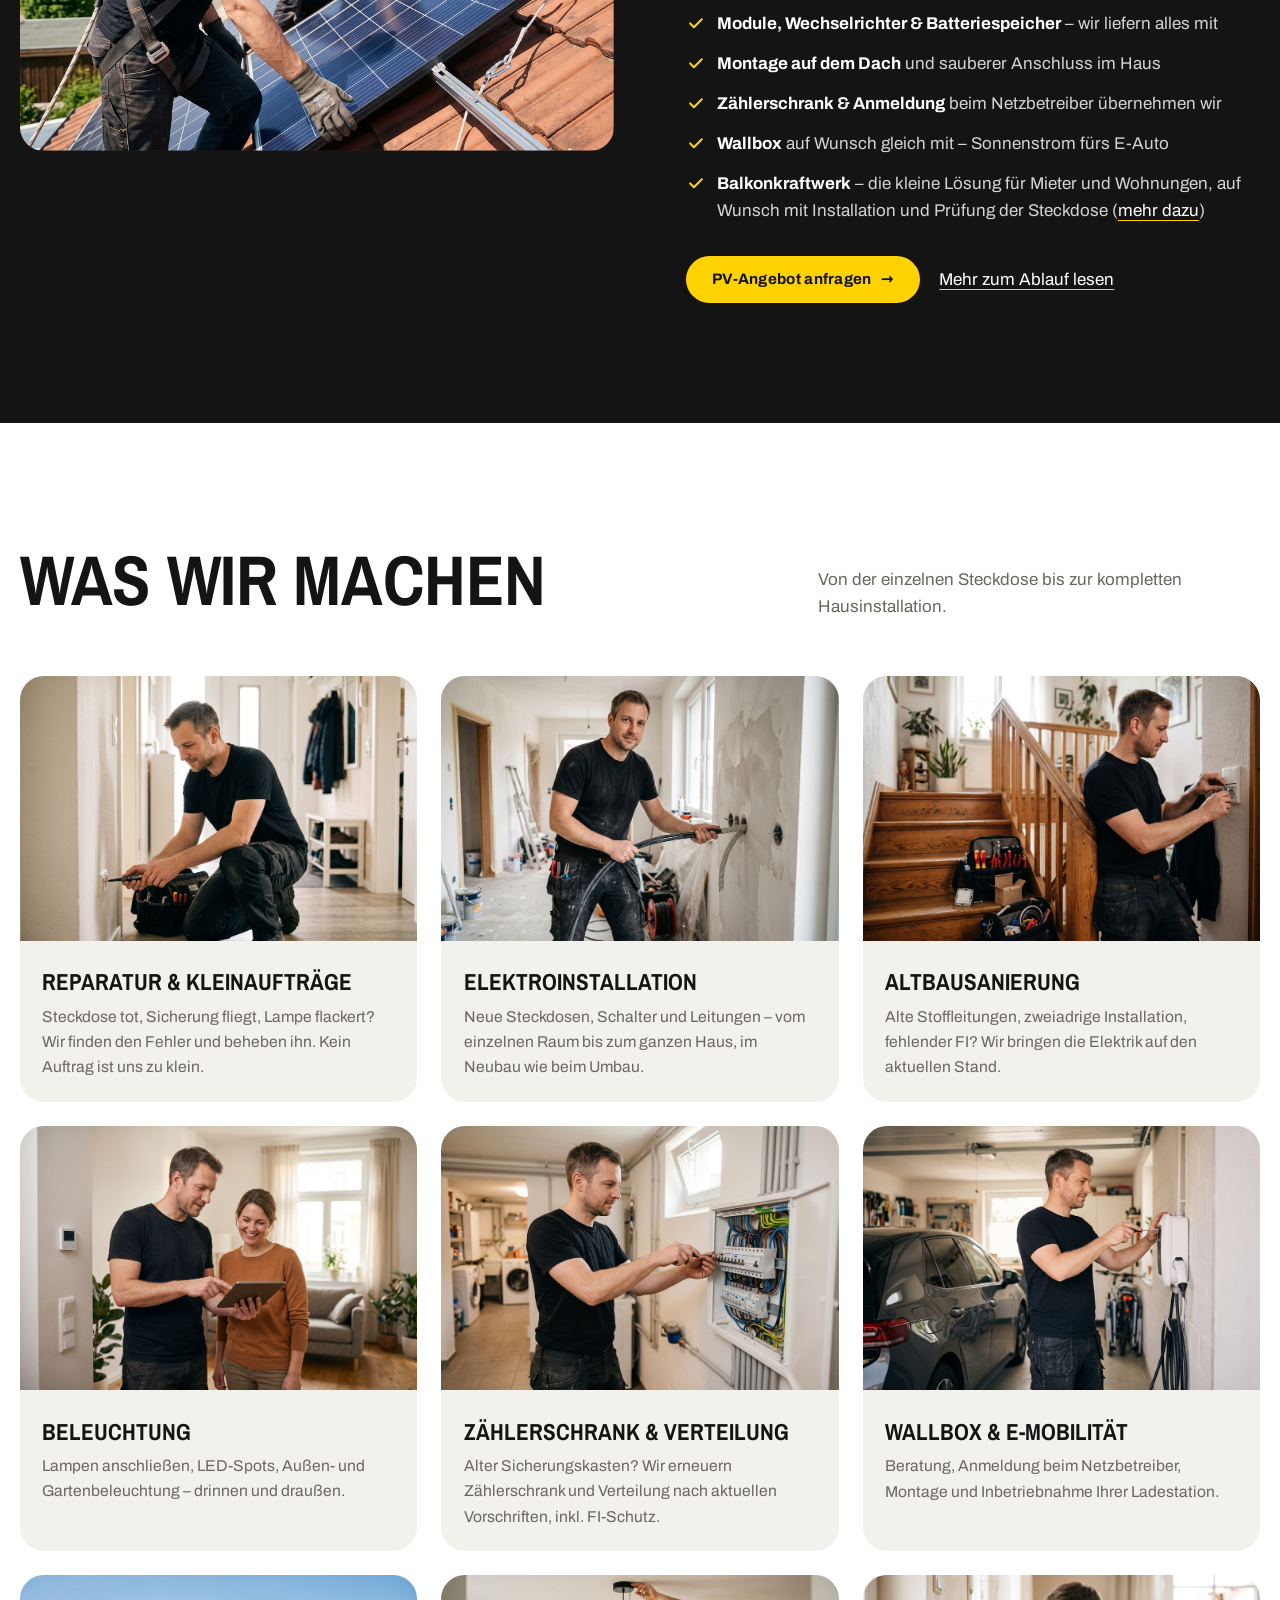
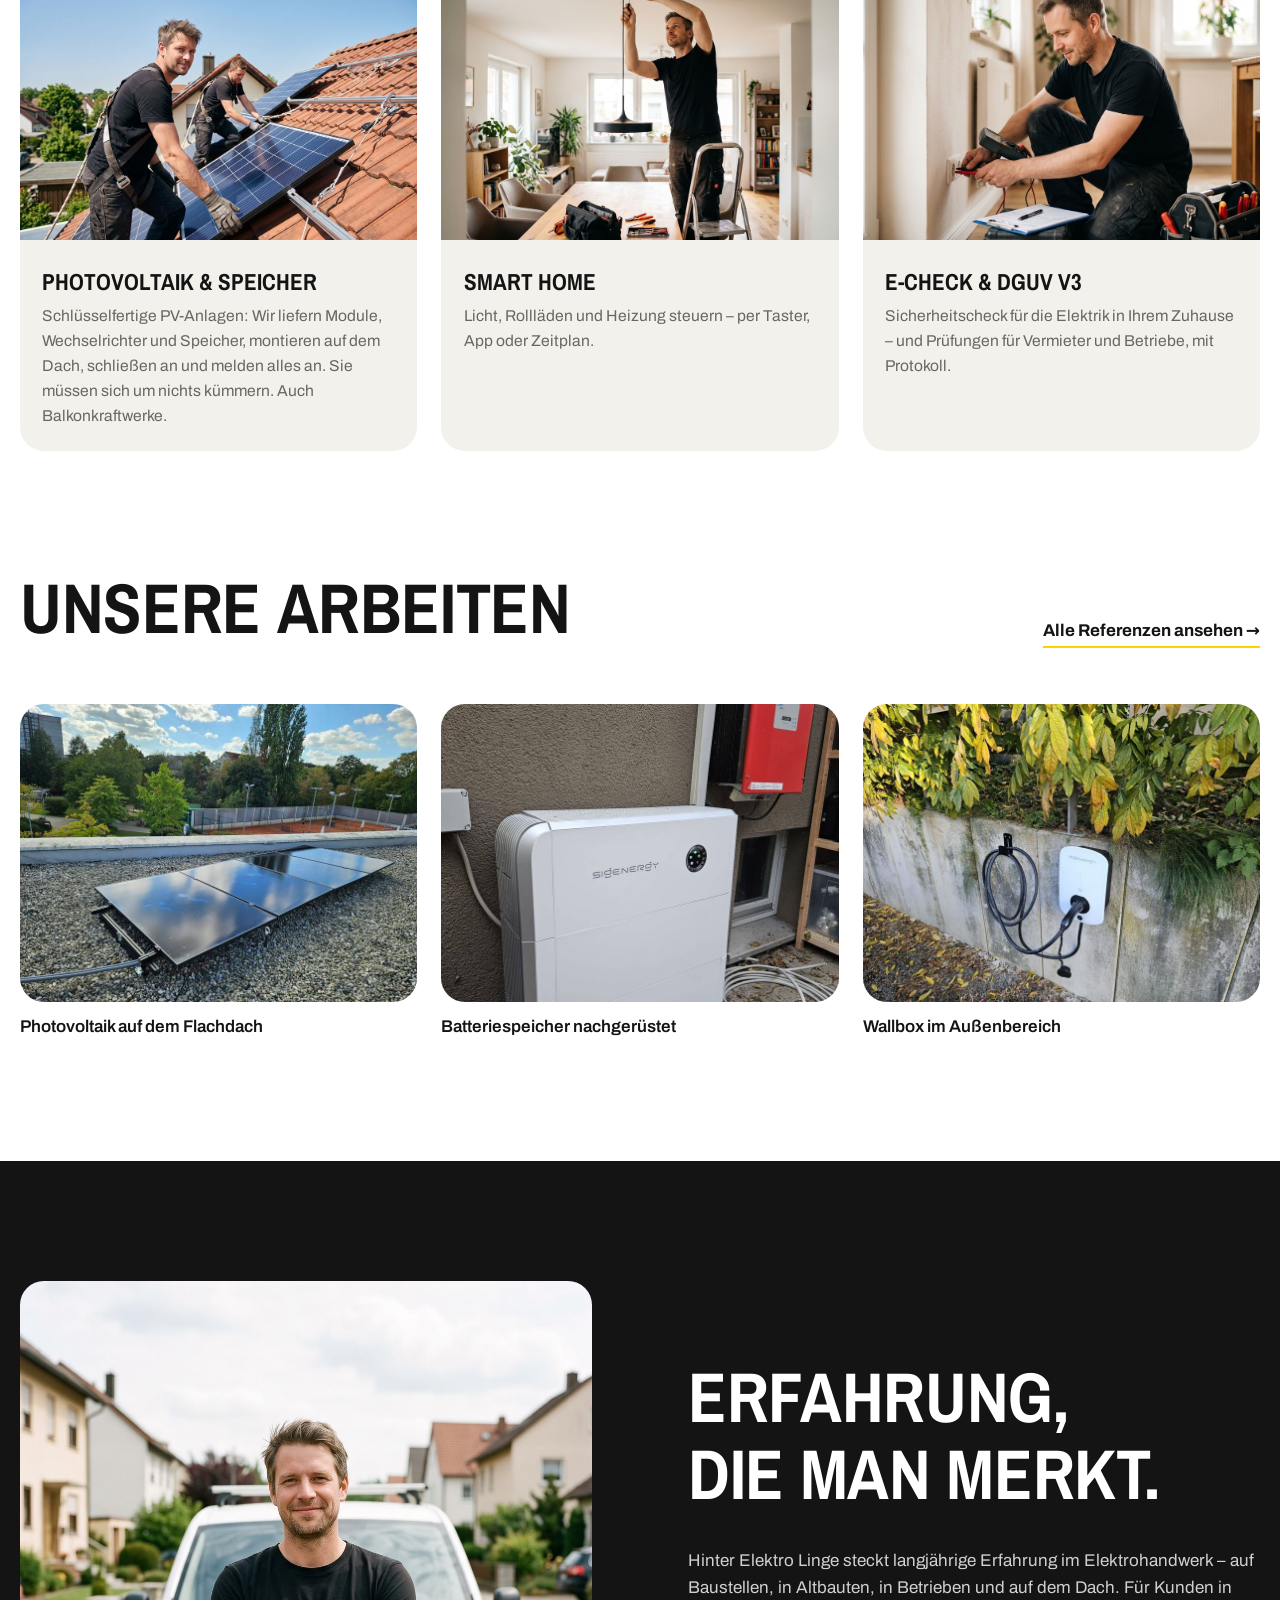
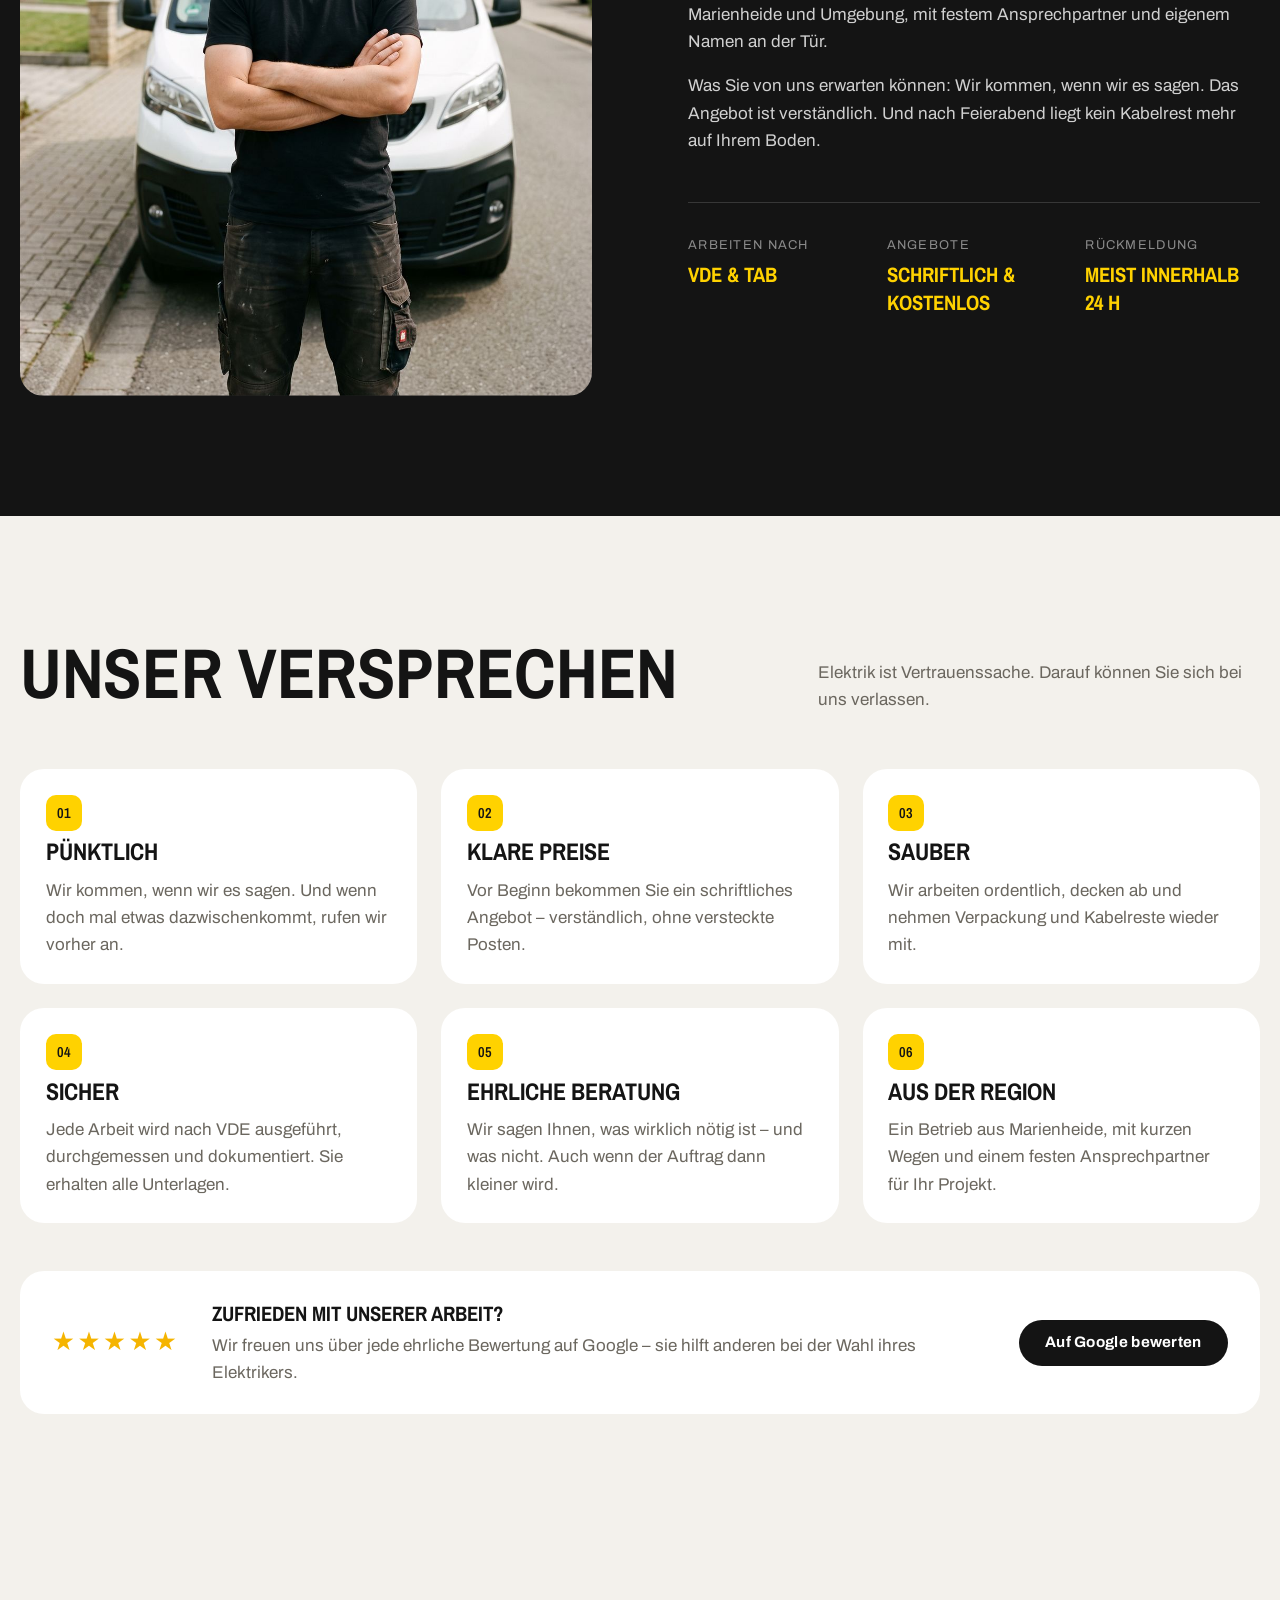
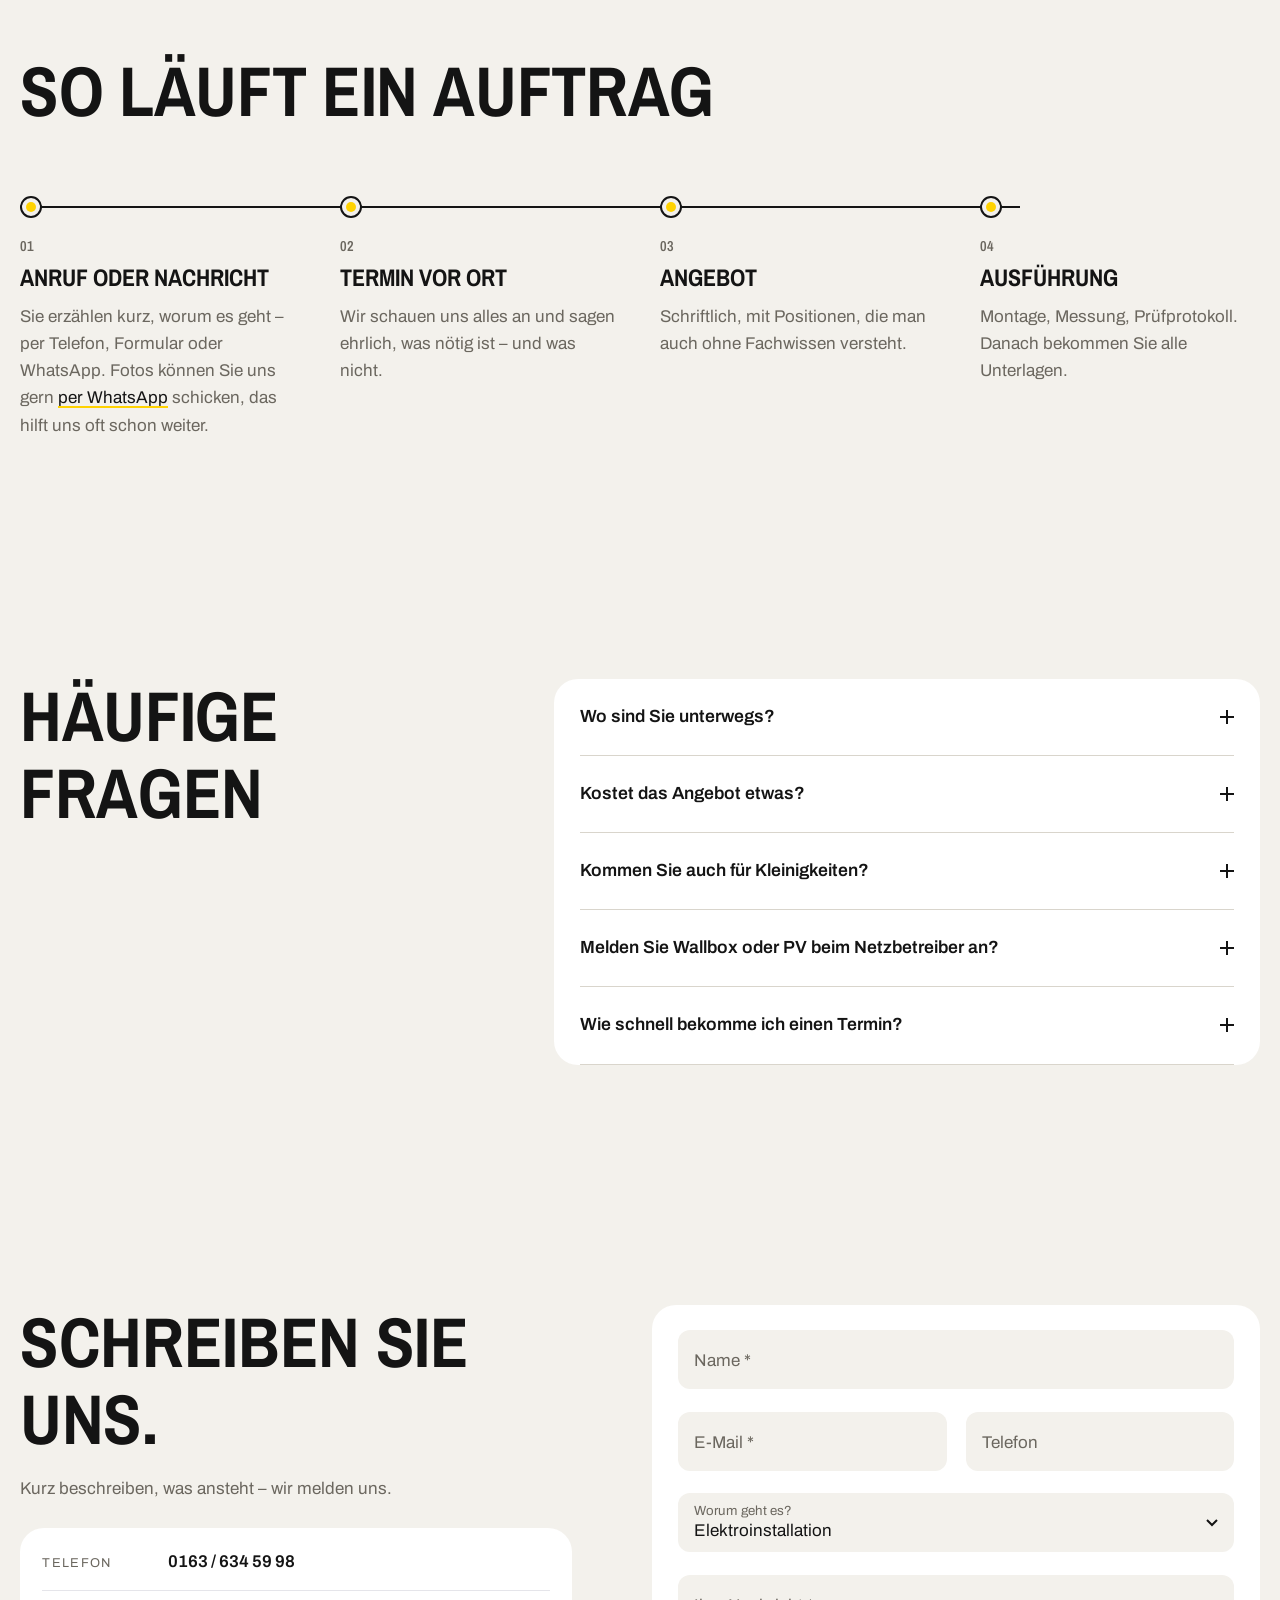
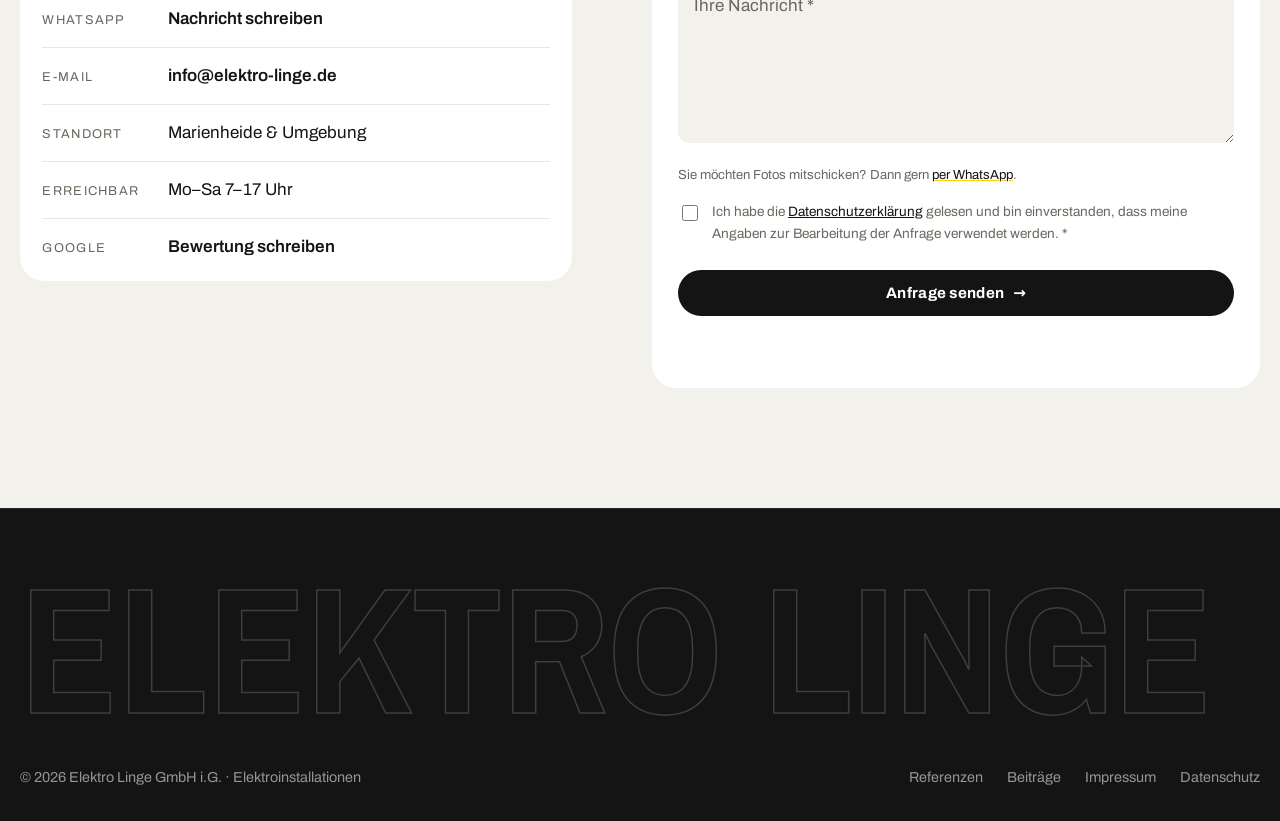
==== commit 00eef725: "Referenzen: eigene Seite mit Bild-Vergrößerung, kompakte Bildreihe auf der Startseite Co-Authored-By" ====
--- a/index.html
+++ b/index.html
@@ -83,7 +83,7 @@
   <link rel="icon" href="/favicon-192.png" type="image/png" sizes="192x192">
   <link rel="apple-touch-icon" href="apple-touch-icon.png">
   <link rel="stylesheet" href="css/fonts.css">
-  <link rel="stylesheet" href="css/styles.css?v=38">
+  <link rel="stylesheet" href="css/styles.css?v=39">
 </head>
 <body>
 
@@ -242,6 +242,21 @@
             <p>Sicherheitscheck für die Elektrik in Ihrem Zuhause – und Prüfungen für Vermieter und Betriebe, mit Protokoll.</p>
           </li>
 </ul>
+      </div>
+    </section>
+
+    <!-- Referenzen (kompakt) -->
+    <section class="section ref-strip" id="referenzen">
+      <div class="container">
+        <div class="section-top">
+          <h2 class="split-title">Unsere Arbeiten</h2>
+          <a href="/referenzen/" class="ref-more">Alle Referenzen ansehen →</a>
+        </div>
+        <ul class="ref-row">
+          <li><a href="/referenzen/"><img src="assets/img/referenzen/pv-flachdach-klein.jpg" alt="Photovoltaik auf dem Flachdach" width="800" height="600" loading="lazy"><span>Photovoltaik auf dem Flachdach</span></a></li>
+          <li><a href="/referenzen/"><img src="assets/img/referenzen/batteriespeicher-klein.jpg" alt="Batteriespeicher nachgerüstet" width="800" height="600" loading="lazy"><span>Batteriespeicher nachgerüstet</span></a></li>
+          <li><a href="/referenzen/"><img src="assets/img/referenzen/wallbox-klein.jpg" alt="Wallbox im Außenbereich" width="800" height="600" loading="lazy"><span>Wallbox im Außenbereich</span></a></li>
+        </ul>
       </div>
     </section>
 
@@ -426,6 +441,7 @@
       <div class="footer-row">
         <p>© <span id="year">2026</span> Elektro Linge GmbH i.G. · Elektroinstallationen</p>
         <nav aria-label="Rechtliches">
+          <a href="/referenzen/">Referenzen</a>
           <a href="/beitraege/">Beiträge</a>
           <a href="/impressum/">Impressum</a>
           <a href="/datenschutz/">Datenschutz</a>
@@ -436,7 +452,7 @@
 
   <a href="https://wa.me/491636345998?text=Hallo%20Elektro%20Linge%2C%20ich%20habe%20eine%20Anfrage%3A%20" class="wa-float" target="_blank" rel="noopener" aria-label="Per WhatsApp schreiben"><svg viewBox="0 0 32 32" width="30" height="30" aria-hidden="true"><path fill="currentColor" d="M16.04 3C8.86 3 3.03 8.82 3.03 16c0 2.29.6 4.53 1.74 6.5L3 29l6.68-1.75A12.95 12.95 0 0 0 16.04 29C23.22 29 29 23.18 29 16S23.22 3 16.04 3Zm0 23.63c-2.01 0-3.98-.54-5.7-1.56l-.41-.24-3.96 1.04 1.06-3.86-.27-.4A10.6 10.6 0 0 1 5.4 16c0-5.87 4.77-10.64 10.64-10.64S26.66 10.13 26.66 16 21.9 26.63 16.04 26.63Zm5.84-7.96c-.32-.16-1.89-.93-2.18-1.04-.29-.11-.5-.16-.72.16-.21.32-.82 1.04-1 1.25-.19.21-.37.24-.69.08-.32-.16-1.35-.5-2.57-1.59-.95-.85-1.59-1.9-1.78-2.22-.19-.32-.02-.49.14-.65.14-.14.32-.37.48-.56.16-.19.21-.32.32-.53.11-.21.05-.4-.03-.56-.08-.16-.72-1.73-.98-2.37-.26-.62-.52-.54-.72-.55h-.61c-.21 0-.56.08-.85.4-.29.32-1.12 1.09-1.12 2.66s1.15 3.09 1.31 3.3c.16.21 2.26 3.45 5.47 4.84.76.33 1.36.53 1.83.68.77.24 1.47.21 2.02.13.62-.09 1.89-.77 2.16-1.52.27-.75.27-1.39.19-1.52-.08-.13-.29-.21-.61-.37Z"/></svg><span class="wa-label">WhatsApp</span></a>
 
-  <script src="js/main.js?v=38"></script>
-  <script src="js/wa.js?v=38" defer></script>
+  <script src="js/main.js?v=39"></script>
+  <script src="js/wa.js?v=39" defer></script>
 </body>
 </html>
--- a/css/styles.css
+++ b/css/styles.css
@@ -742,3 +742,35 @@
   .contact-form { padding: 1.1rem; }
   .contact-list { padding: .2rem 1.1rem; }
 }
+
+/* ============ Referenzen ============ */
+.ref-strip { background: #fff; padding-top: 0; }
+.ref-more { font-weight: 700; text-decoration: none; border-bottom: 2px solid var(--yellow); padding: .6rem 0 .1rem; }
+.ref-row { list-style: none; margin: 0; padding: 0; display: grid; grid-template-columns: repeat(3, 1fr); gap: 24px; }
+.ref-row a { display: block; text-decoration: none; }
+.ref-row img { width: 100%; height: auto; aspect-ratio: 4 / 3; object-fit: cover; border-radius: var(--radius-card); }
+.ref-row span { display: block; margin-top: .7rem; font-weight: 600; }
+@media (max-width: 760px) {
+  .ref-row { display: flex; overflow-x: auto; scroll-snap-type: x mandatory; scroll-padding-inline: 20px; gap: 12px; margin-inline: -20px; padding: 0 20px 6px; scrollbar-width: none; }
+  .ref-row::-webkit-scrollbar { display: none; }
+  .ref-row li { flex: 0 0 78%; scroll-snap-align: start; }
+}
+
+.refs .container { max-width: 1100px; }
+.ref-grid { list-style: none; margin: 0; padding: 0; display: grid; grid-template-columns: repeat(3, 1fr); gap: 28px; }
+.ref-grid li { background: #fff; border-radius: var(--radius-card); overflow: hidden; }
+.ref-open { display: block; width: 100%; padding: 0; border: 0; background: none; cursor: zoom-in; }
+.ref-open img { width: 100%; height: auto; aspect-ratio: 4 / 3; object-fit: cover; }
+.ref-grid li > div { padding: 1.2rem 1.4rem 1.4rem; }
+.ref-grid .tag { margin-bottom: .6rem; }
+.ref-grid h2 { font: 700 1.35rem / 1.15 var(--display); text-transform: uppercase; margin-bottom: .4rem; }
+.ref-grid p { margin: 0; color: var(--muted); font-size: .95rem; }
+.refs .post-cta { border-radius: var(--radius-card); }
+@media (max-width: 1000px) { .ref-grid { grid-template-columns: 1fr 1fr; } }
+@media (max-width: 600px) { .ref-grid { grid-template-columns: 1fr; gap: 20px; } }
+
+.ref-box { border: 0; padding: 0; background: none; max-width: min(1100px, 94vw); max-height: 92vh; overflow: visible; }
+.ref-box::backdrop { background: rgba(0,0,0,.85); }
+.ref-box img { max-width: 100%; max-height: 82vh; width: auto; height: auto; border-radius: 16px; margin: 0 auto; }
+.ref-caption { color: #fff; text-align: center; margin: .8rem 0 0; font-weight: 600; }
+.ref-close { position: absolute; top: -52px; right: 0; width: 44px; height: 44px; border: 0; border-radius: 50%; background: rgba(255,255,255,.15); color: #fff; font-size: 1.8rem; line-height: 1; cursor: pointer; }
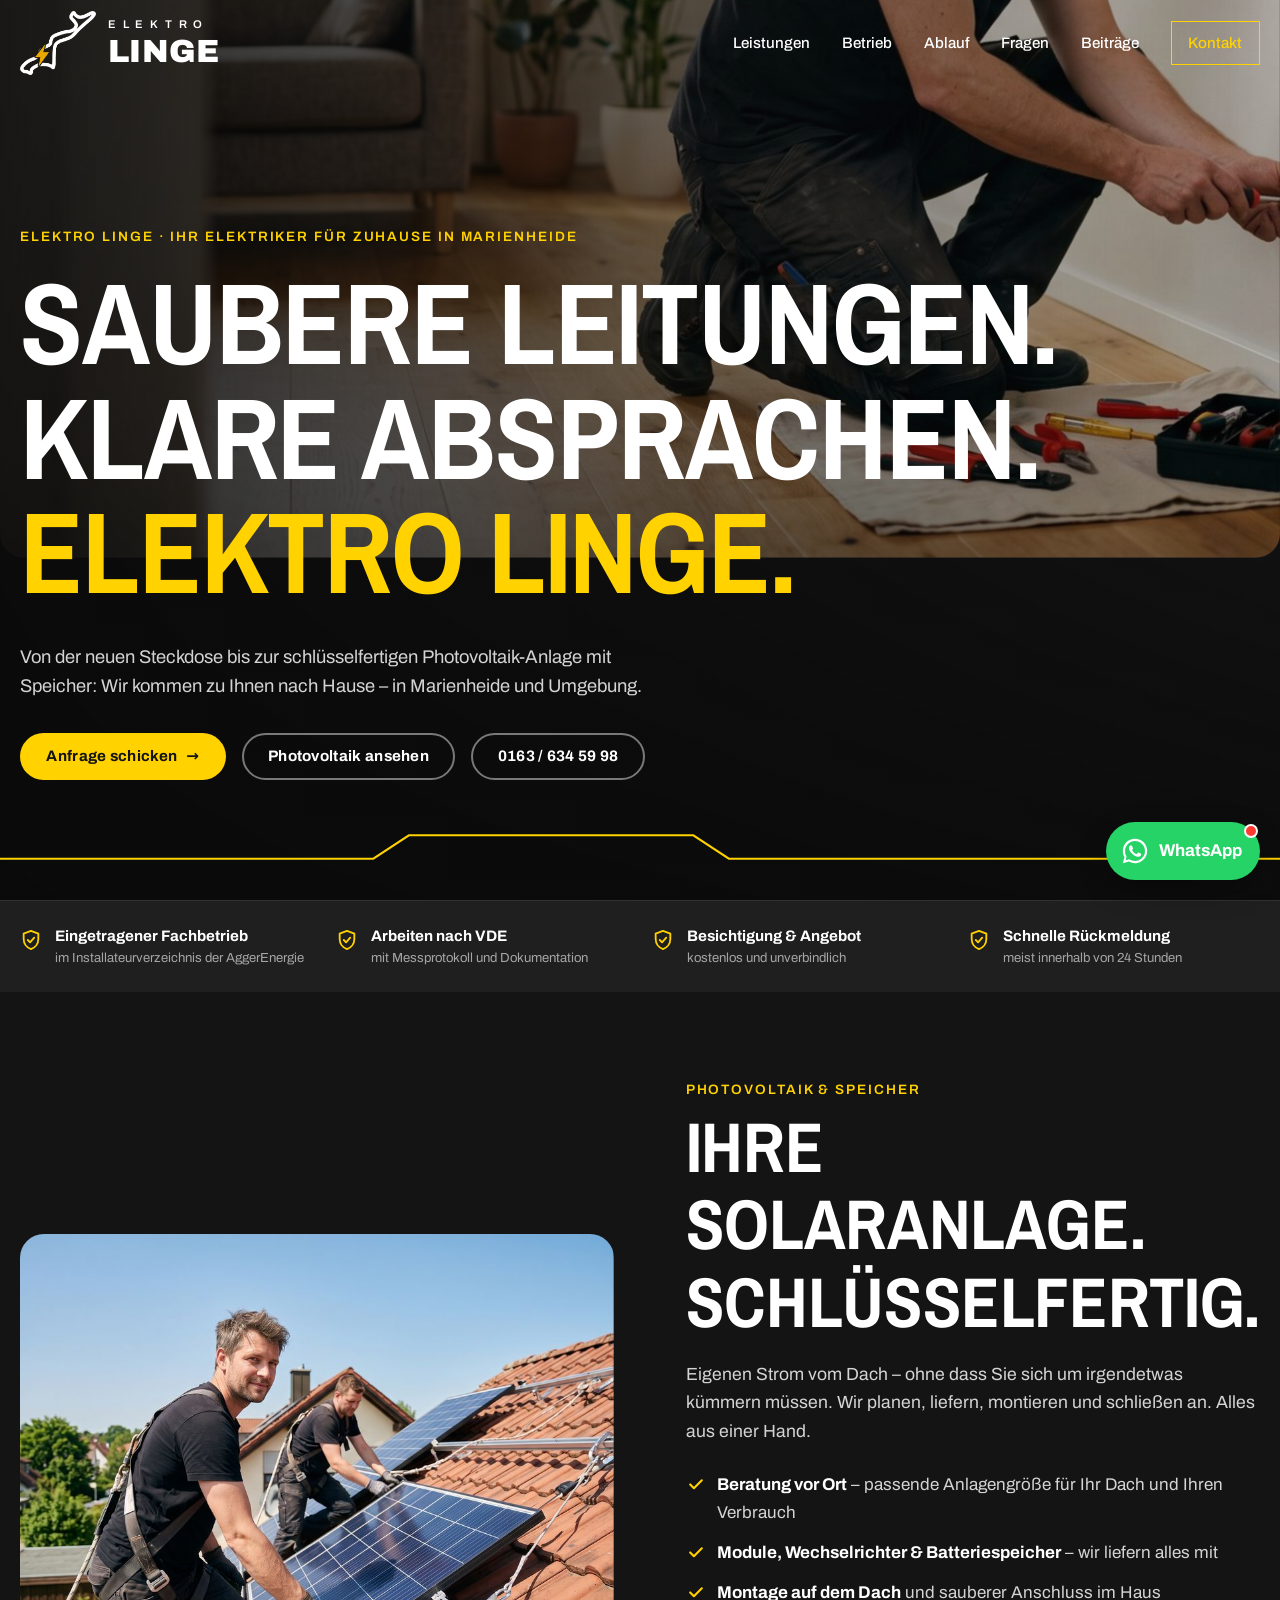
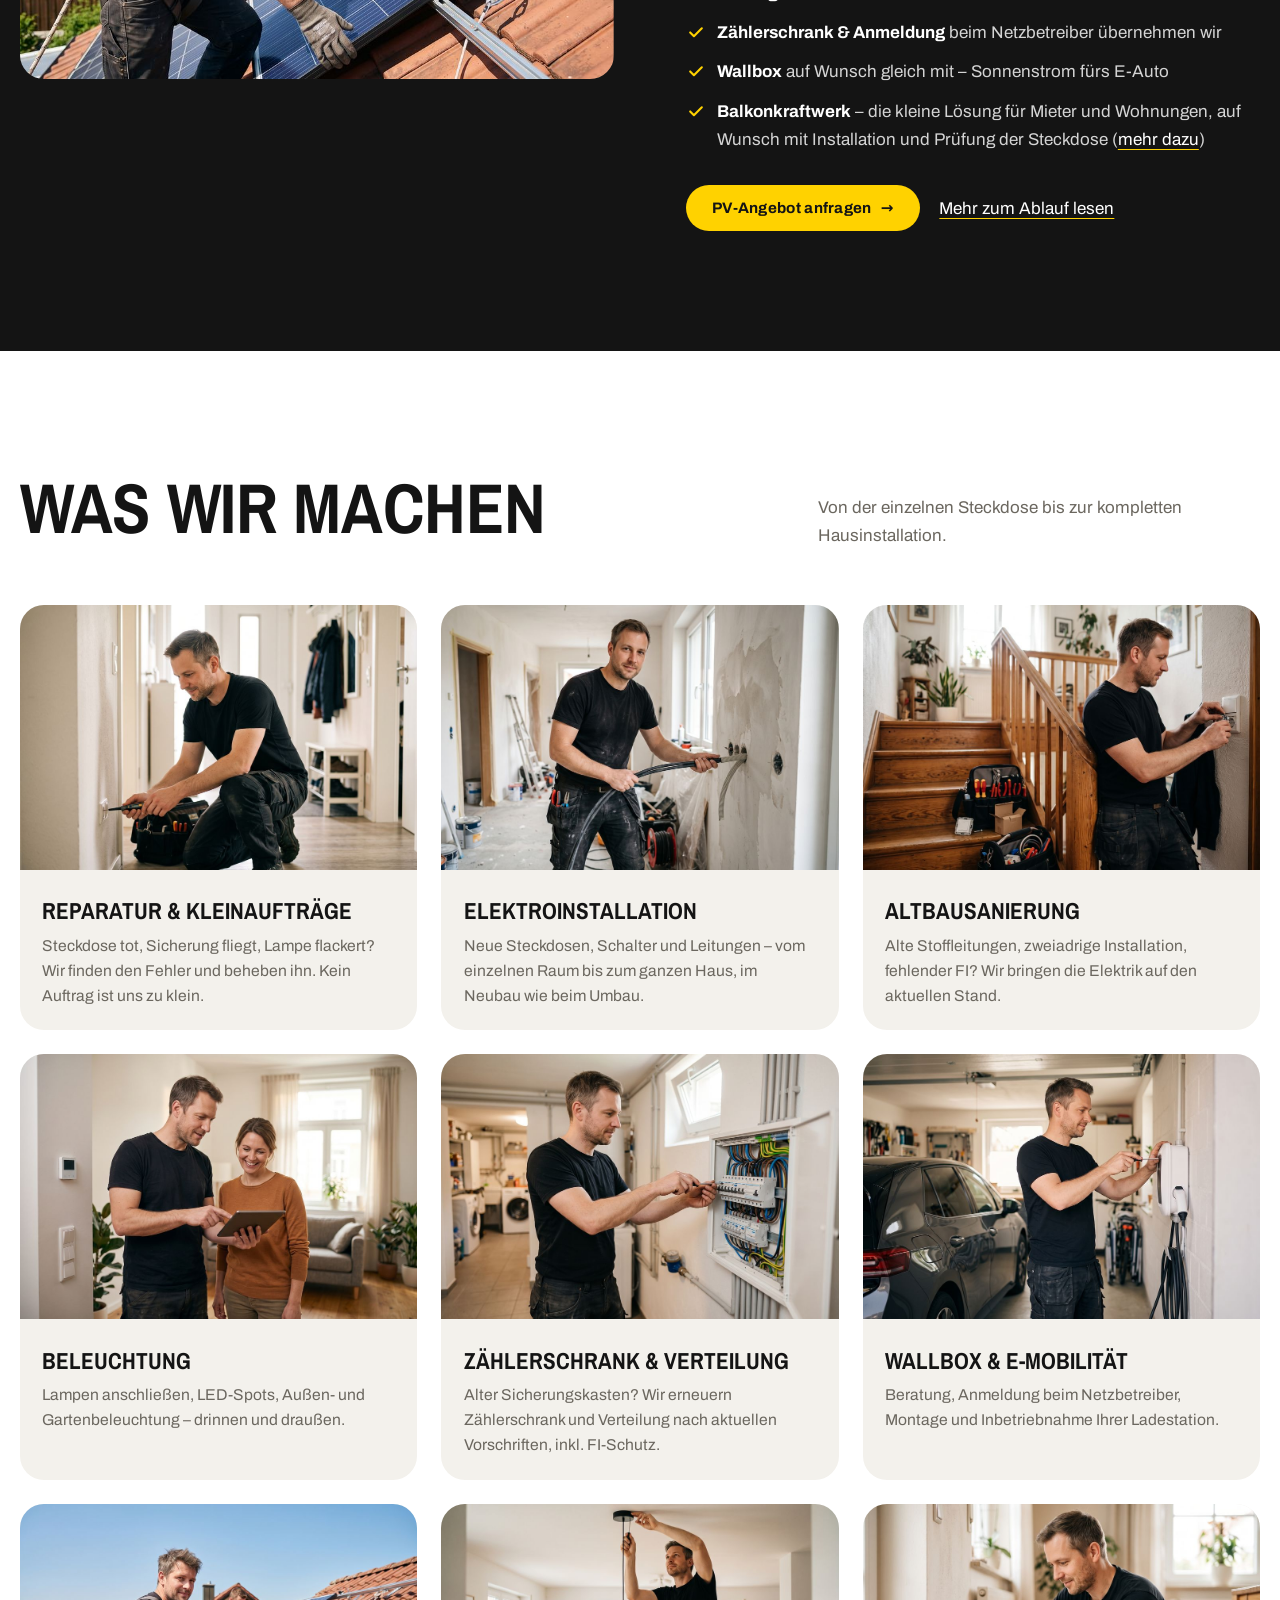
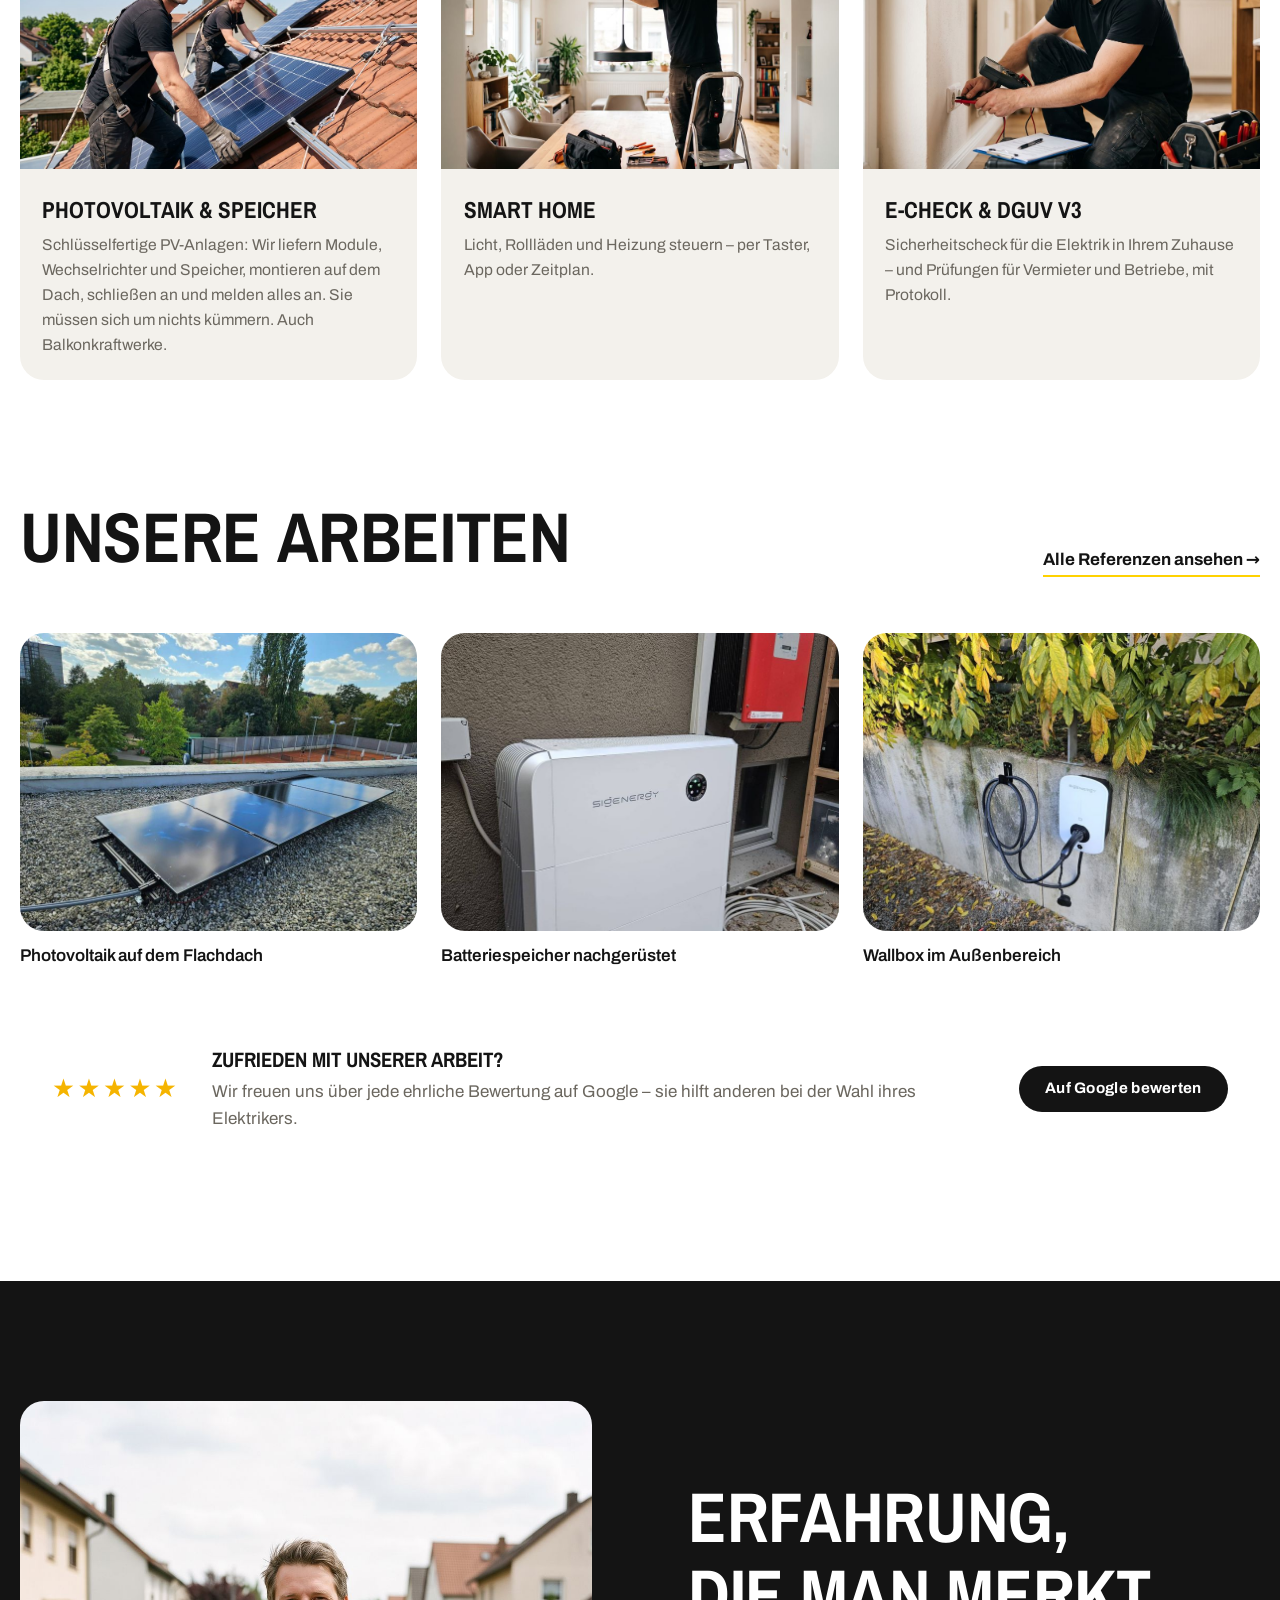
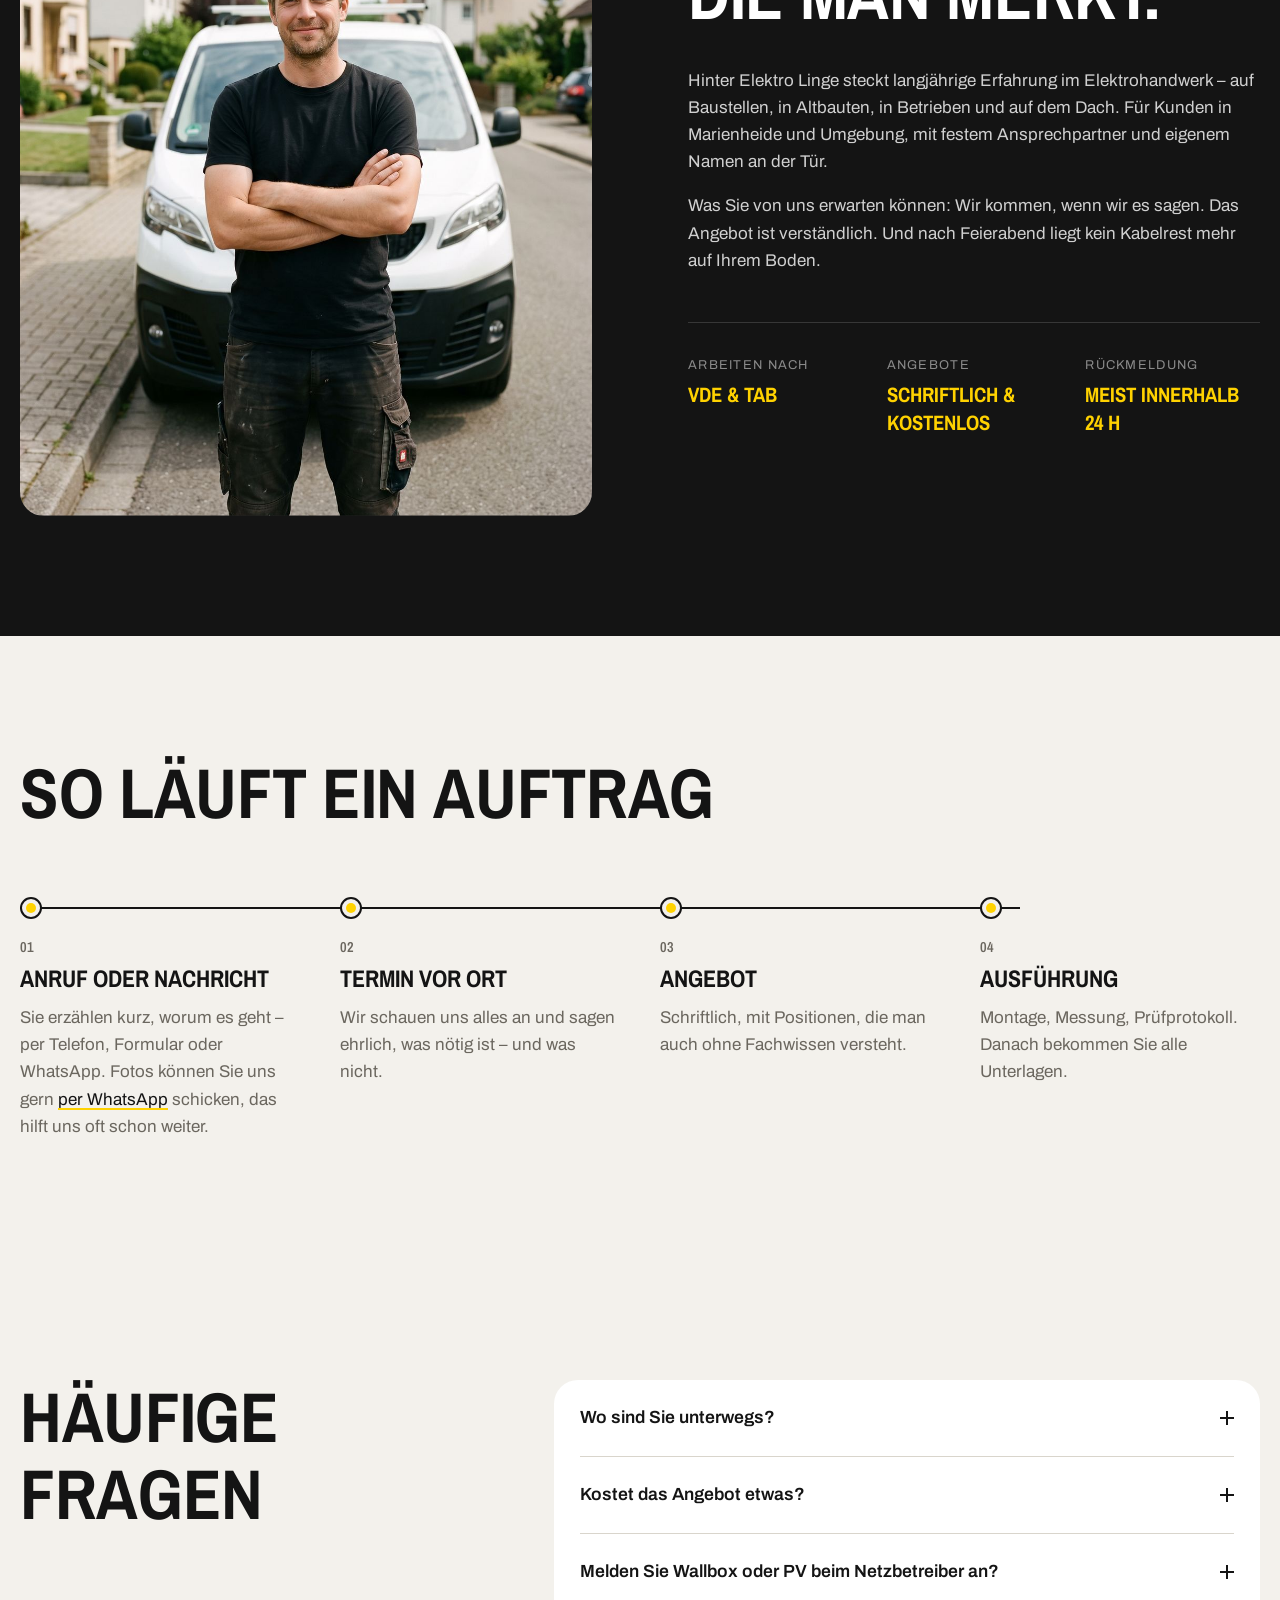
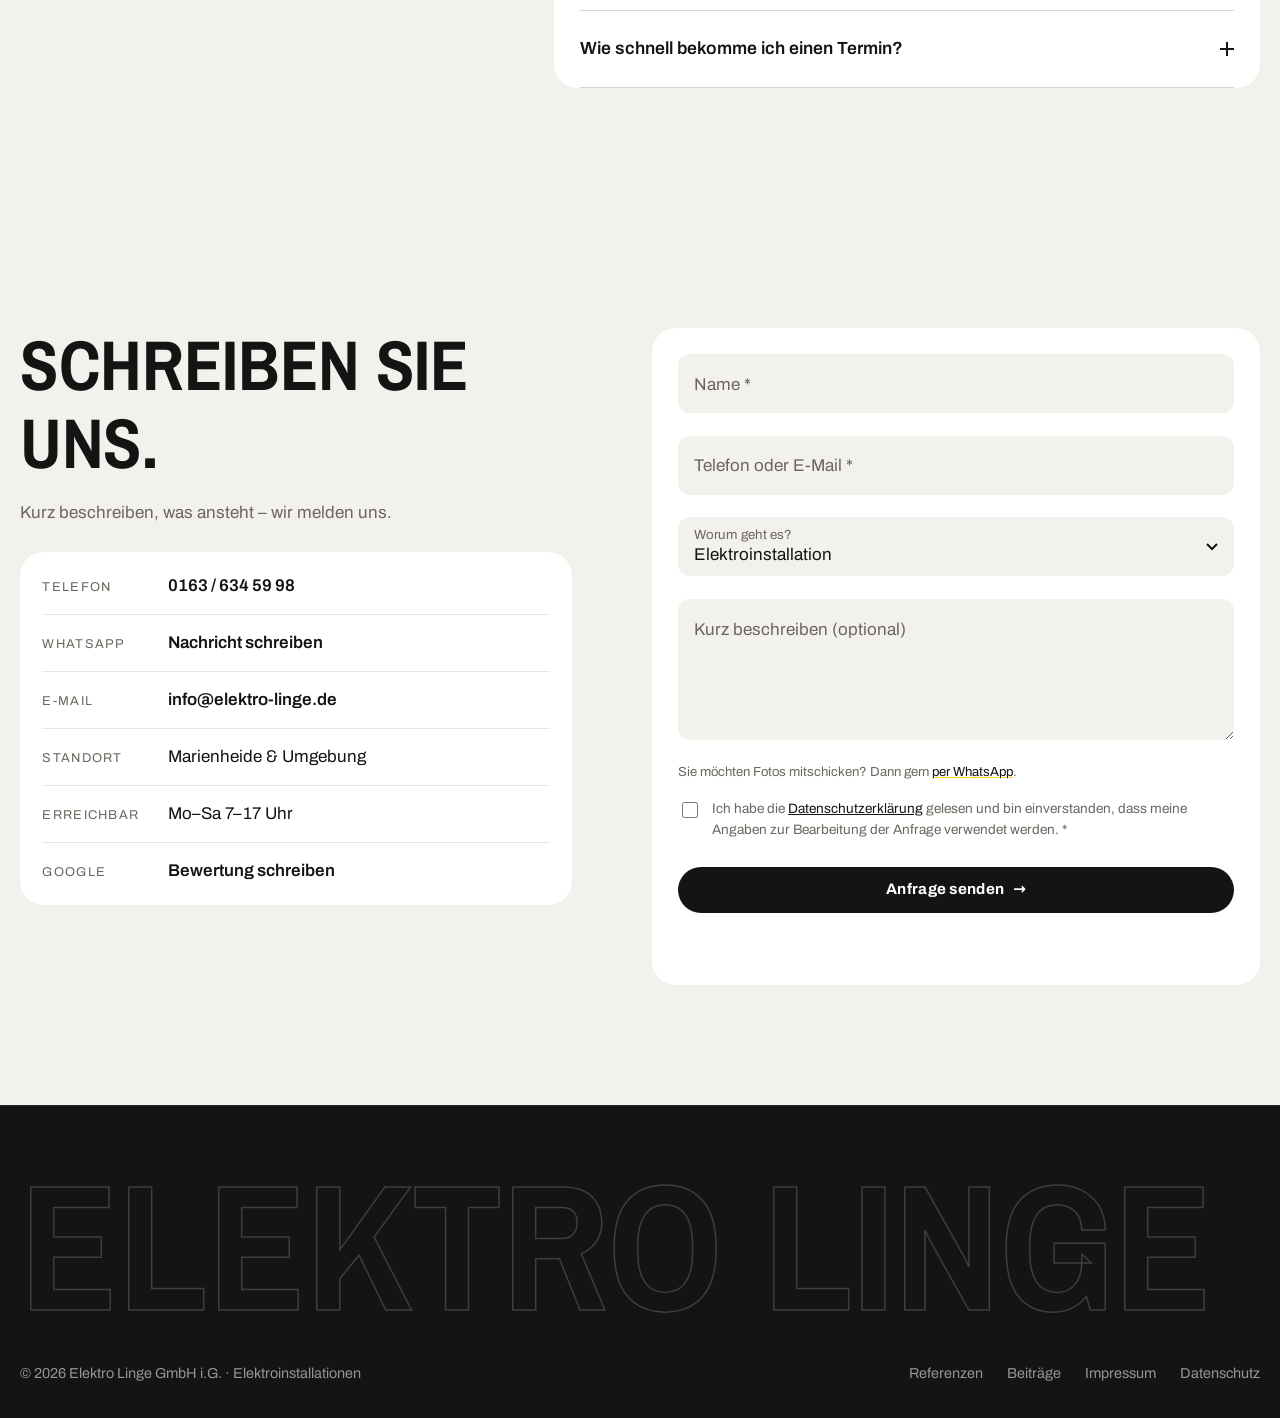
==== commit 53731be2: "Startseite gekürzt: Laufband und Versprechen raus, Leistungen am Handy kompakt, kürzeres Formular Co" ====
--- a/index.html
+++ b/index.html
@@ -83,7 +83,7 @@
   <link rel="icon" href="/favicon-192.png" type="image/png" sizes="192x192">
   <link rel="apple-touch-icon" href="apple-touch-icon.png">
   <link rel="stylesheet" href="css/fonts.css">
-  <link rel="stylesheet" href="css/styles.css?v=39">
+  <link rel="stylesheet" href="css/styles.css?v=40">
 </head>
 <body>
 
@@ -153,14 +153,6 @@
       </div>
     </section>
 
-    <!-- Laufband -->
-    <div class="ticker" aria-hidden="true">
-      <div class="ticker-track">
-        <span>Photovoltaik</span><i></i><span>Batteriespeicher</span><i></i><span>Balkonkraftwerke</span><i></i><span>Steckdosen &amp; Lampen</span><i></i><span>Reparaturen</span><i></i><span>Elektroinstallation</span><i></i><span>Altbausanierung</span><i></i><span>Zählerschränke</span><i></i><span>Wallboxen</span><i></i><span>Photovoltaik</span><i></i><span>Smart Home</span><i></i><span>E-Check</span><i></i><span>Störungsdienst</span><i></i>
-        <span>Photovoltaik</span><i></i><span>Batteriespeicher</span><i></i><span>Balkonkraftwerke</span><i></i><span>Steckdosen &amp; Lampen</span><i></i><span>Reparaturen</span><i></i><span>Elektroinstallation</span><i></i><span>Altbausanierung</span><i></i><span>Zählerschränke</span><i></i><span>Wallboxen</span><i></i><span>Photovoltaik</span><i></i><span>Smart Home</span><i></i><span>E-Check</span><i></i><span>Störungsdienst</span><i></i>
-      </div>
-    </div>
-
     <!-- Photovoltaik -->
     <section class="section pv" id="photovoltaik">
       <div class="container pv-inner">
@@ -257,6 +249,14 @@
           <li><a href="/referenzen/"><img src="assets/img/referenzen/batteriespeicher-klein.jpg" alt="Batteriespeicher nachgerüstet" width="800" height="600" loading="lazy"><span>Batteriespeicher nachgerüstet</span></a></li>
           <li><a href="/referenzen/"><img src="assets/img/referenzen/wallbox-klein.jpg" alt="Wallbox im Außenbereich" width="800" height="600" loading="lazy"><span>Wallbox im Außenbereich</span></a></li>
         </ul>
+        <div class="review-box">
+          <div class="review-stars" aria-hidden="true">★★★★★</div>
+          <div class="review-text">
+            <h3>Zufrieden mit unserer Arbeit?</h3>
+            <p>Wir freuen uns über jede ehrliche Bewertung auf Google – sie hilft anderen bei der Wahl ihres Elektrikers.</p>
+          </div>
+          <a class="btn btn-black" href="https://g.page/r/CWFAP5dHu6fbEBM/review" target="_blank" rel="noopener">Auf Google bewerten</a>
+        </div>
       </div>
     </section>
 
@@ -291,32 +291,6 @@
     </section>
 
     <!-- Ablauf -->
-    <!-- Versprechen -->
-    <section class="section promise" id="versprechen">
-      <div class="container">
-        <div class="section-top">
-          <h2 class="split-title">Unser Versprechen</h2>
-          <p class="section-note">Elektrik ist Vertrauenssache. Darauf können Sie sich bei uns verlassen.</p>
-        </div>
-        <div class="promise-grid">
-          <div class="promise-card"><span class="promise-num">01</span><h3>Pünktlich</h3><p>Wir kommen, wenn wir es sagen. Und wenn doch mal etwas dazwischenkommt, rufen wir vorher an.</p></div>
-          <div class="promise-card"><span class="promise-num">02</span><h3>Klare Preise</h3><p>Vor Beginn bekommen Sie ein schriftliches Angebot – verständlich, ohne versteckte Posten.</p></div>
-          <div class="promise-card"><span class="promise-num">03</span><h3>Sauber</h3><p>Wir arbeiten ordentlich, decken ab und nehmen Verpackung und Kabelreste wieder mit.</p></div>
-          <div class="promise-card"><span class="promise-num">04</span><h3>Sicher</h3><p>Jede Arbeit wird nach VDE ausgeführt, durchgemessen und dokumentiert. Sie erhalten alle Unterlagen.</p></div>
-          <div class="promise-card"><span class="promise-num">05</span><h3>Ehrliche Beratung</h3><p>Wir sagen Ihnen, was wirklich nötig ist – und was nicht. Auch wenn der Auftrag dann kleiner wird.</p></div>
-          <div class="promise-card"><span class="promise-num">06</span><h3>Aus der Region</h3><p>Ein Betrieb aus Marienheide, mit kurzen Wegen und einem festen Ansprechpartner für Ihr Projekt.</p></div>
-        </div>
-        <div class="review-box">
-          <div class="review-stars" aria-hidden="true">★★★★★</div>
-          <div class="review-text">
-            <h3>Zufrieden mit unserer Arbeit?</h3>
-            <p>Wir freuen uns über jede ehrliche Bewertung auf Google – sie hilft anderen bei der Wahl ihres Elektrikers.</p>
-          </div>
-          <a class="btn btn-black" href="https://g.page/r/CWFAP5dHu6fbEBM/review" target="_blank" rel="noopener">Auf Google bewerten</a>
-        </div>
-      </div>
-    </section>
-
     <section class="section" id="ablauf">
       <div class="container">
         <div class="section-top">
@@ -350,10 +324,6 @@
             <p>Nein. Besichtigung und Angebot sind kostenlos und unverbindlich.</p>
           </details>
           <details>
-            <summary>Kommen Sie auch für Kleinigkeiten?</summary>
-            <p>Ja. Eine zusätzliche Steckdose oder eine neue Lampe ist für uns kein zu kleiner Auftrag.</p>
-          </details>
-          <details>
             <summary>Melden Sie Wallbox oder PV beim Netzbetreiber an?</summary>
             <p>Ja, das übernehmen wir als eingetragener Installateur für Sie.</p>
           </details>
@@ -393,15 +363,9 @@
             <input id="name" name="name" type="text" autocomplete="name" placeholder=" " required>
             <label for="name">Name *</label>
           </div>
-          <div class="field-row">
-            <div class="field">
-              <input id="email" name="email" type="email" autocomplete="email" placeholder=" " required>
-              <label for="email">E-Mail *</label>
-            </div>
-            <div class="field">
-              <input id="phone" name="phone" type="tel" autocomplete="tel" placeholder=" ">
-              <label for="phone">Telefon</label>
-            </div>
+          <div class="field">
+            <input id="reach" name="reach" type="text" autocomplete="on" placeholder=" " required>
+            <label for="reach">Telefon oder E-Mail *</label>
           </div>
           <div class="field">
             <select id="topic" name="topic">
@@ -420,8 +384,8 @@
             <label for="topic" class="static">Worum geht es?</label>
           </div>
           <div class="field">
-            <textarea id="message" name="message" rows="5" placeholder=" " required></textarea>
-            <label for="message">Ihre Nachricht *</label>
+            <textarea id="message" name="message" rows="4" placeholder=" "></textarea>
+            <label for="message">Kurz beschreiben (optional)</label>
           </div>
           <p class="form-hint">Sie möchten Fotos mitschicken? Dann gern <a href="https://wa.me/491636345998?text=Hallo%20Elektro%20Linge%2C%20ich%20habe%20eine%20Anfrage%3A%20" target="_blank" rel="noopener">per WhatsApp</a>.</p>
           <label class="checkbox">
@@ -452,7 +416,7 @@
 
   <a href="https://wa.me/491636345998?text=Hallo%20Elektro%20Linge%2C%20ich%20habe%20eine%20Anfrage%3A%20" class="wa-float" target="_blank" rel="noopener" aria-label="Per WhatsApp schreiben"><svg viewBox="0 0 32 32" width="30" height="30" aria-hidden="true"><path fill="currentColor" d="M16.04 3C8.86 3 3.03 8.82 3.03 16c0 2.29.6 4.53 1.74 6.5L3 29l6.68-1.75A12.95 12.95 0 0 0 16.04 29C23.22 29 29 23.18 29 16S23.22 3 16.04 3Zm0 23.63c-2.01 0-3.98-.54-5.7-1.56l-.41-.24-3.96 1.04 1.06-3.86-.27-.4A10.6 10.6 0 0 1 5.4 16c0-5.87 4.77-10.64 10.64-10.64S26.66 10.13 26.66 16 21.9 26.63 16.04 26.63Zm5.84-7.96c-.32-.16-1.89-.93-2.18-1.04-.29-.11-.5-.16-.72.16-.21.32-.82 1.04-1 1.25-.19.21-.37.24-.69.08-.32-.16-1.35-.5-2.57-1.59-.95-.85-1.59-1.9-1.78-2.22-.19-.32-.02-.49.14-.65.14-.14.32-.37.48-.56.16-.19.21-.32.32-.53.11-.21.05-.4-.03-.56-.08-.16-.72-1.73-.98-2.37-.26-.62-.52-.54-.72-.55h-.61c-.21 0-.56.08-.85.4-.29.32-1.12 1.09-1.12 2.66s1.15 3.09 1.31 3.3c.16.21 2.26 3.45 5.47 4.84.76.33 1.36.53 1.83.68.77.24 1.47.21 2.02.13.62-.09 1.89-.77 2.16-1.52.27-.75.27-1.39.19-1.52-.08-.13-.29-.21-.61-.37Z"/></svg><span class="wa-label">WhatsApp</span></a>
 
-  <script src="js/main.js?v=39"></script>
-  <script src="js/wa.js?v=39" defer></script>
+  <script src="js/main.js?v=40"></script>
+  <script src="js/wa.js?v=40" defer></script>
 </body>
 </html>
--- a/css/styles.css
+++ b/css/styles.css
@@ -734,10 +734,17 @@
 .form-hint a { color: var(--ink); text-decoration-color: var(--yellow); }
 .contact-form .btn-yellow { background: var(--ink); color: #fff; }
 @media (max-width: 640px) {
-  #leistungen .service-list { grid-template-columns: 1fr 1fr; gap: 12px; }
-  #leistungen .service { border-radius: 18px; }
-  #leistungen .service h3 { font-size: .95rem; padding: .8rem .85rem 0; hyphens: auto; overflow-wrap: anywhere; }
-  #leistungen .service p { font-size: .84rem; line-height: 1.45; padding: 0 .85rem .9rem; }
+  /* Leistungen am Handy kompakt: 3 nebeneinander, nur Bild und Titel */
+  #leistungen .service-list { grid-template-columns: repeat(3, 1fr); gap: 10px; }
+  #leistungen .service { border-radius: 14px; }
+  #leistungen .service h3 { font-size: .78rem; line-height: 1.2; padding: .55rem .5rem .65rem; hyphens: auto; overflow-wrap: anywhere; }
+  #leistungen .service p { display: none; }
+  #leistungen .service-thumb { aspect-ratio: 1 / 1; }
+  /* Ablauf am Handy 2 × 2 */
+  .timeline ol { grid-template-columns: 1fr 1fr; gap: 1.6rem 1.2rem; }
+  .timeline-wire { display: none; }
+  .timeline h3 { font-size: 1.15rem; }
+  .timeline p { font-size: .9rem; }
   .promise-card { padding: 1.3rem; }
   .contact-form { padding: 1.1rem; }
   .contact-list { padding: .2rem 1.1rem; }
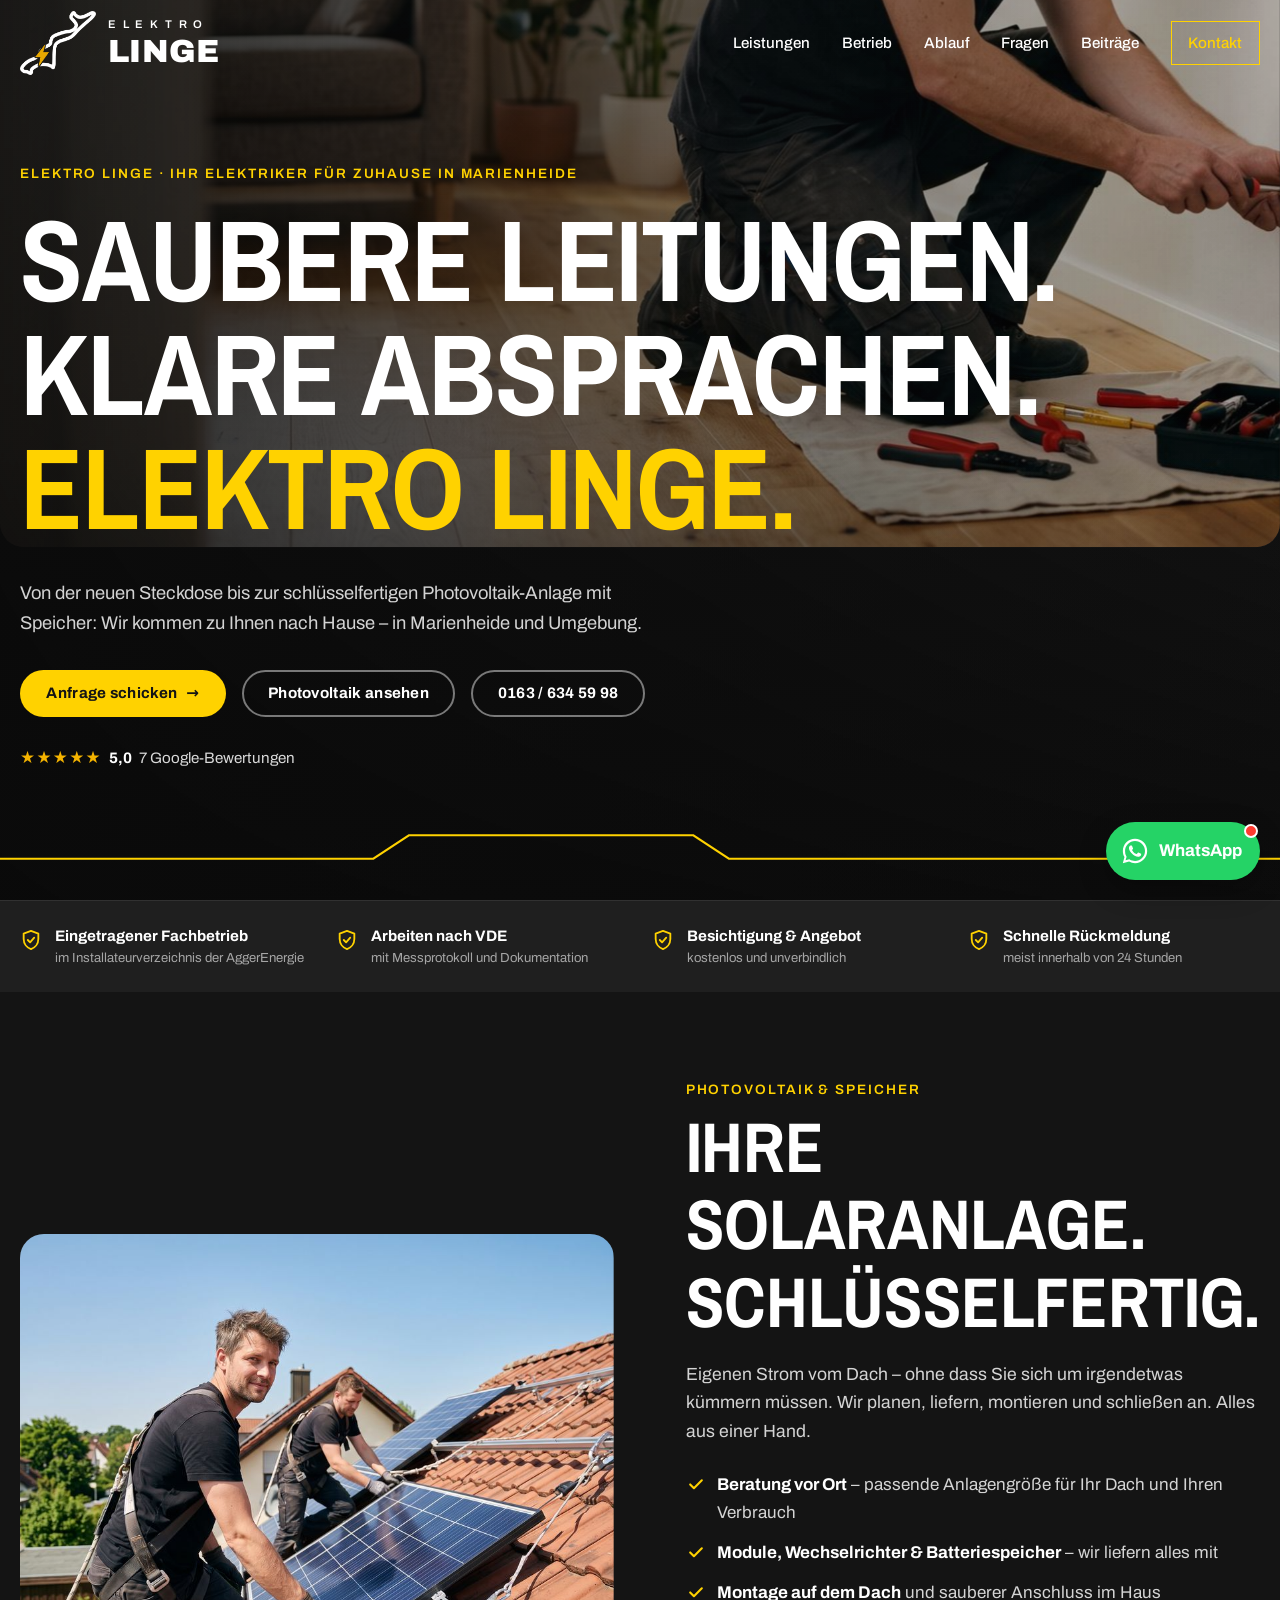
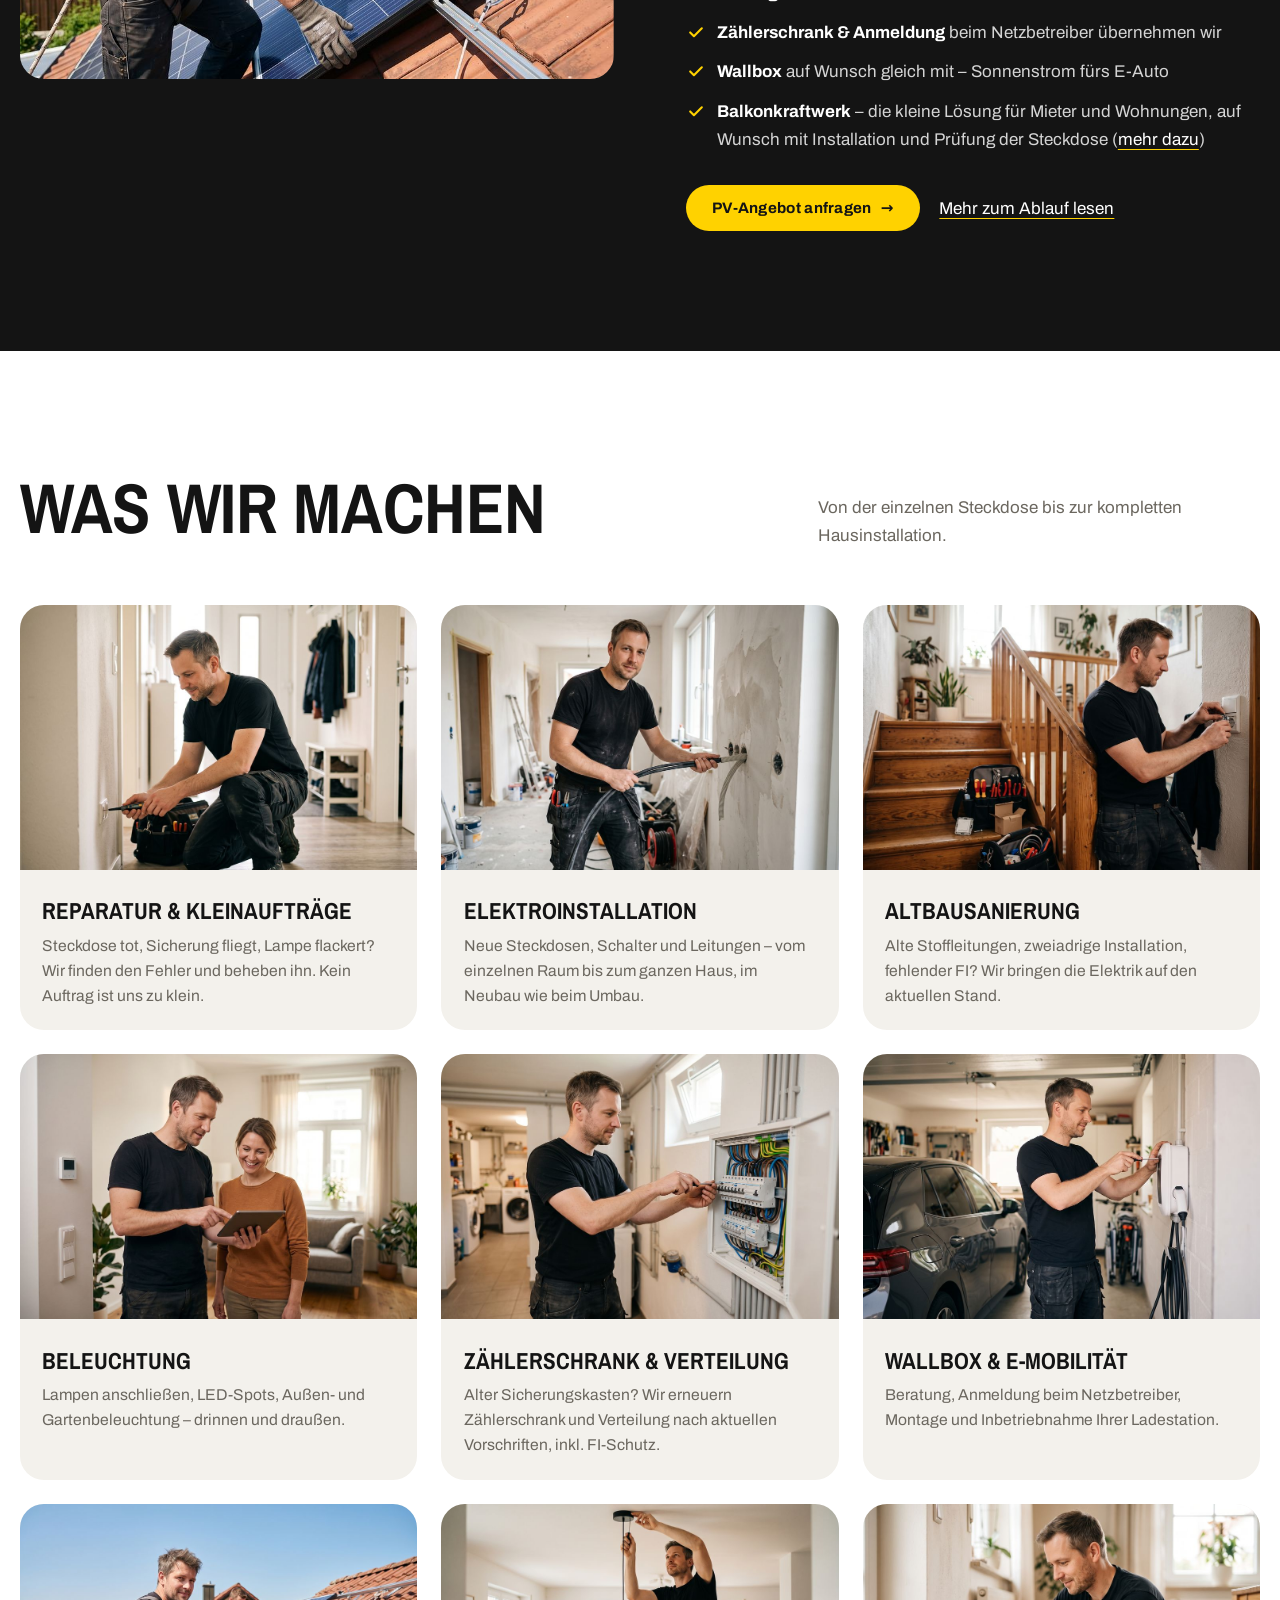
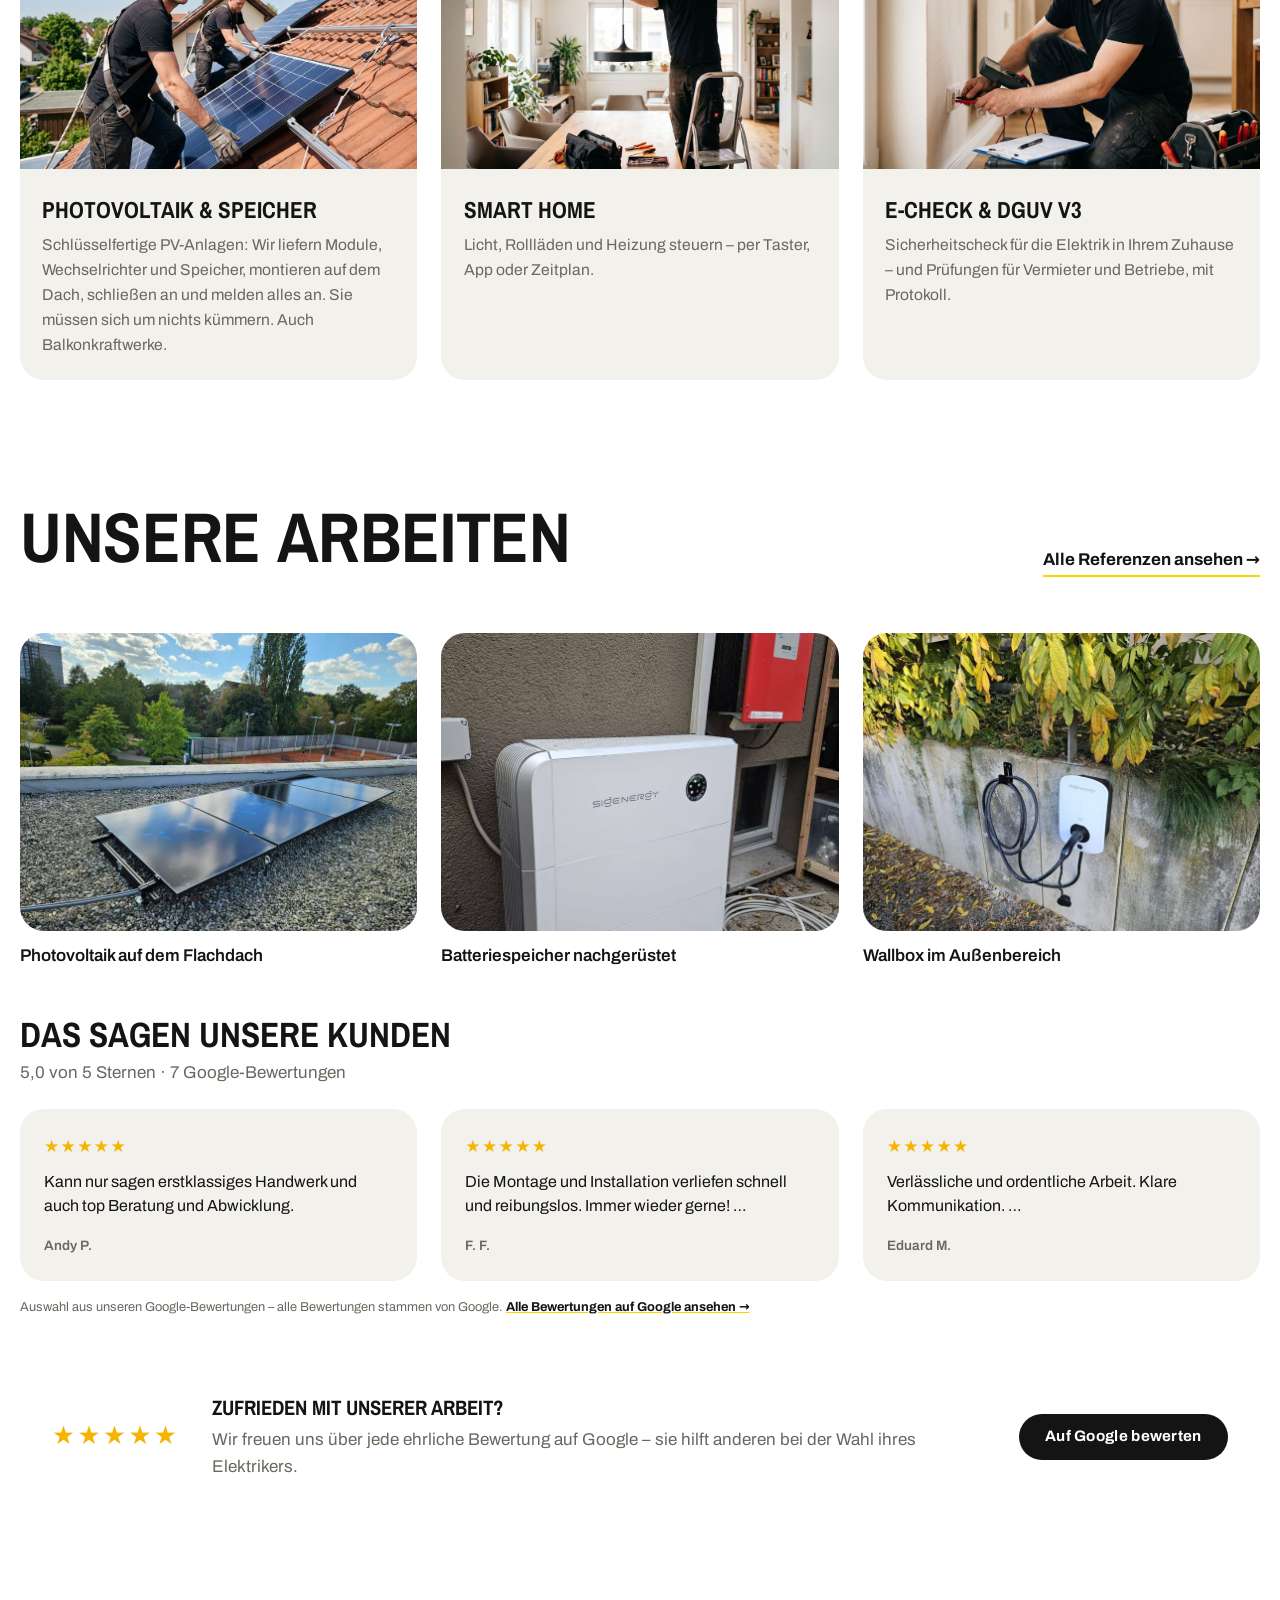
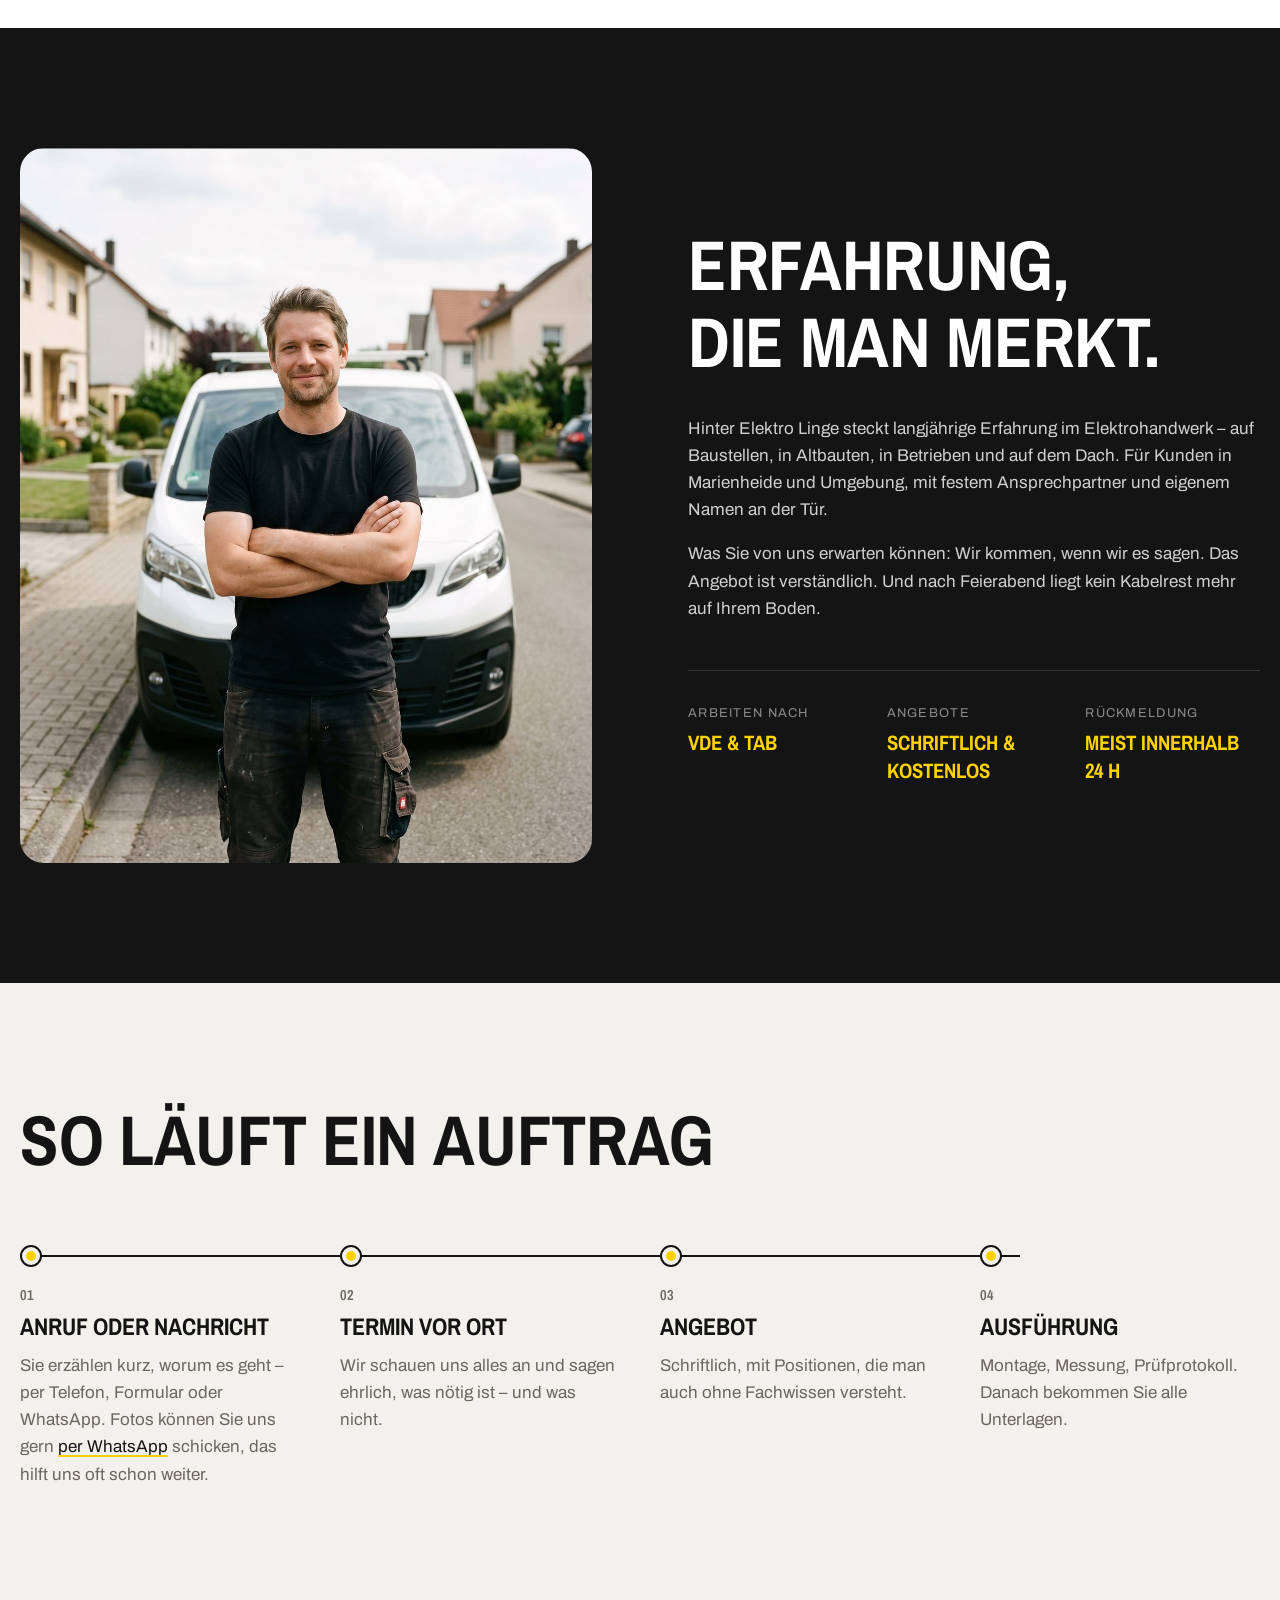
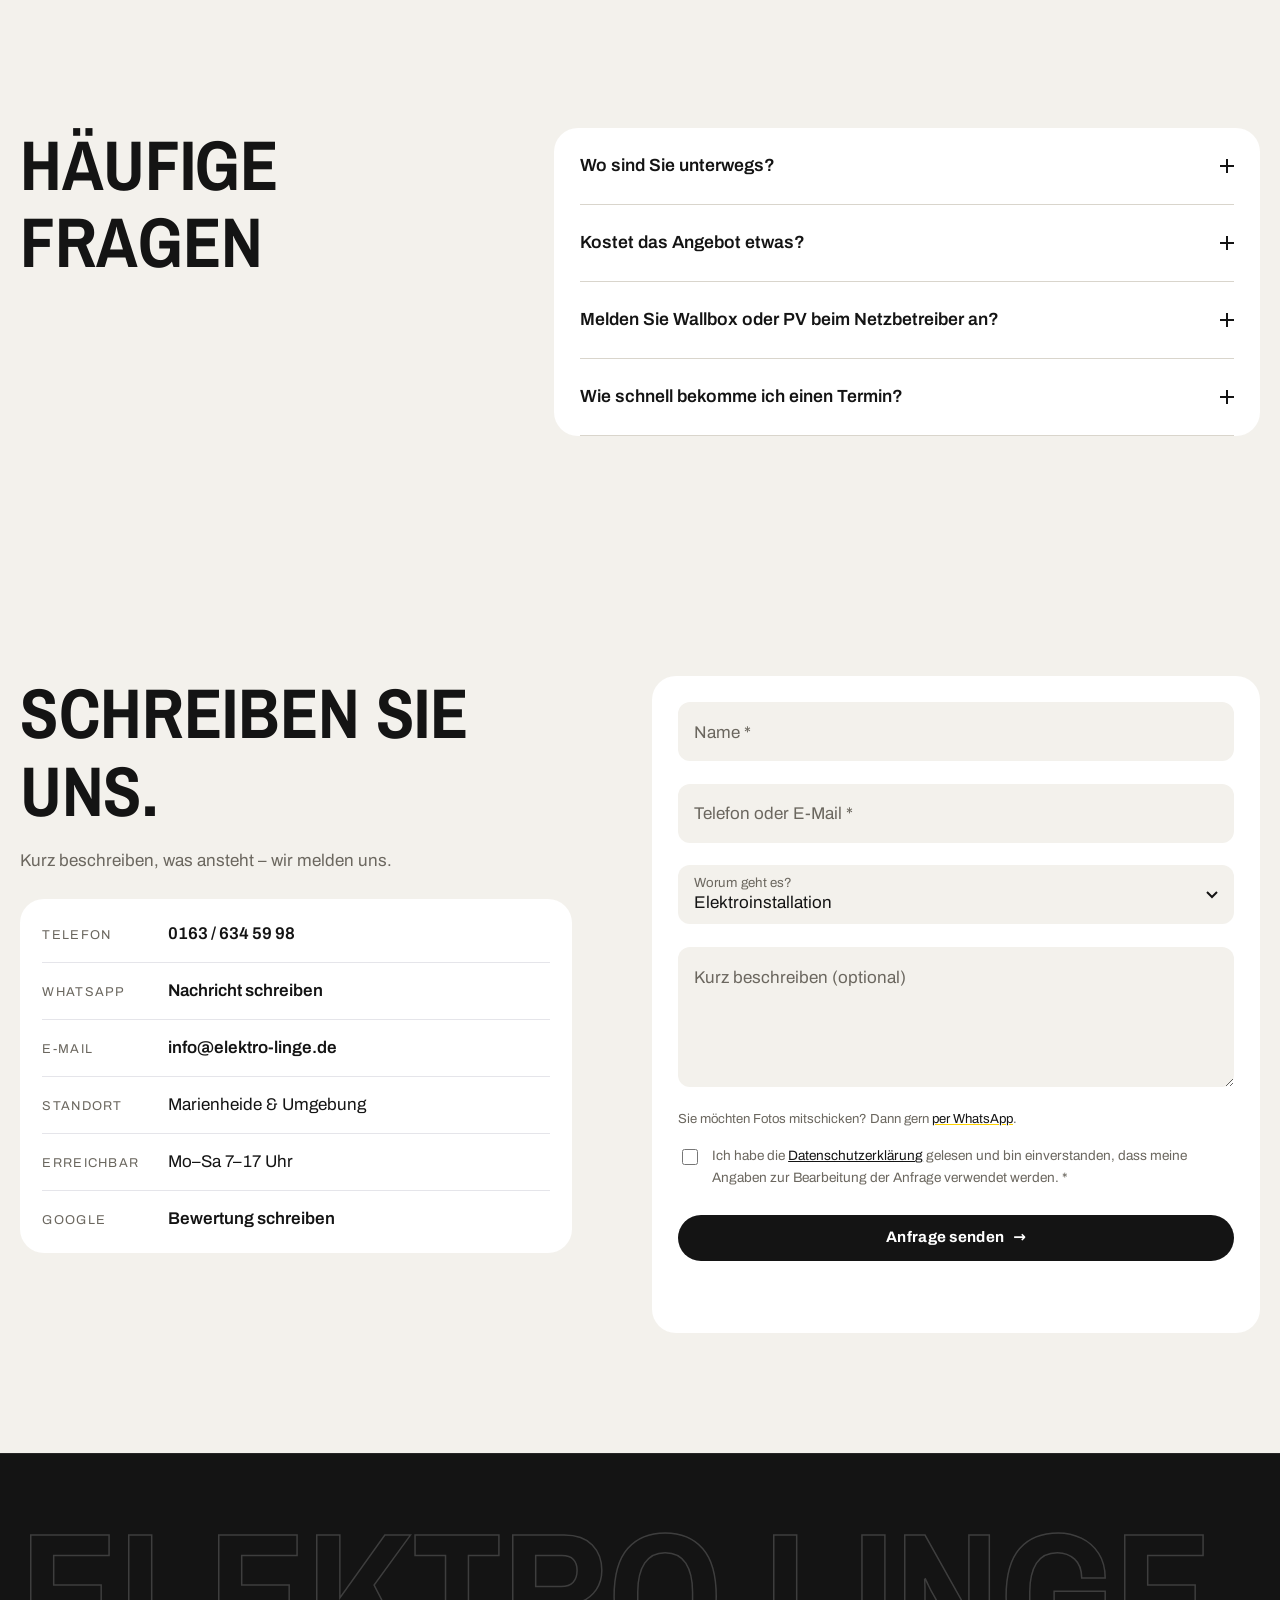
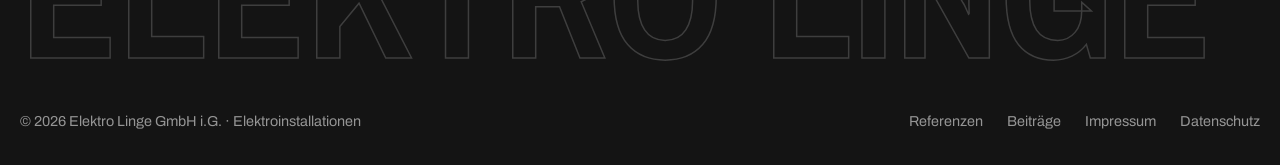
==== commit 2e5ecc33: "Echte Google-Bewertungen eingetragen (5,0 · 7 Bewertungen) Co-Authored-By: Claude Opus 5.5 <noreply@" ====
--- a/index.html
+++ b/index.html
@@ -83,7 +83,7 @@
   <link rel="icon" href="/favicon-192.png" type="image/png" sizes="192x192">
   <link rel="apple-touch-icon" href="apple-touch-icon.png">
   <link rel="stylesheet" href="css/fonts.css">
-  <link rel="stylesheet" href="css/styles.css?v=40">
+  <link rel="stylesheet" href="css/styles.css?v=42">
 </head>
 <body>
 
@@ -135,6 +135,7 @@
           <a href="#photovoltaik" class="btn btn-ghost">Photovoltaik ansehen</a>
           <a href="tel:+491636345998" class="btn btn-ghost">0163 / 634 59 98</a>
         </div>
+        <a class="g-badge" href="#" target="_blank" rel="noopener" hidden><span class="g-stars" aria-hidden="true"></span> <strong class="g-score"></strong> <span class="g-count"></span></a>
       </div>
 
       <!-- Leitung, die sich beim Laden "zeichnet" -->
@@ -249,6 +250,12 @@
           <li><a href="/referenzen/"><img src="assets/img/referenzen/batteriespeicher-klein.jpg" alt="Batteriespeicher nachgerüstet" width="800" height="600" loading="lazy"><span>Batteriespeicher nachgerüstet</span></a></li>
           <li><a href="/referenzen/"><img src="assets/img/referenzen/wallbox-klein.jpg" alt="Wallbox im Außenbereich" width="800" height="600" loading="lazy"><span>Wallbox im Außenbereich</span></a></li>
         </ul>
+        <div class="g-reviews" hidden>
+          <h3>Das sagen unsere Kunden</h3>
+          <p class="g-summary"></p>
+          <ul class="g-list"></ul>
+          <p class="g-note">Auswahl aus unseren Google-Bewertungen – alle Bewertungen stammen von Google. <a class="g-all" href="#" target="_blank" rel="noopener">Alle Bewertungen auf Google ansehen →</a></p>
+        </div>
         <div class="review-box">
           <div class="review-stars" aria-hidden="true">★★★★★</div>
           <div class="review-text">
@@ -416,7 +423,8 @@
 
   <a href="https://wa.me/491636345998?text=Hallo%20Elektro%20Linge%2C%20ich%20habe%20eine%20Anfrage%3A%20" class="wa-float" target="_blank" rel="noopener" aria-label="Per WhatsApp schreiben"><svg viewBox="0 0 32 32" width="30" height="30" aria-hidden="true"><path fill="currentColor" d="M16.04 3C8.86 3 3.03 8.82 3.03 16c0 2.29.6 4.53 1.74 6.5L3 29l6.68-1.75A12.95 12.95 0 0 0 16.04 29C23.22 29 29 23.18 29 16S23.22 3 16.04 3Zm0 23.63c-2.01 0-3.98-.54-5.7-1.56l-.41-.24-3.96 1.04 1.06-3.86-.27-.4A10.6 10.6 0 0 1 5.4 16c0-5.87 4.77-10.64 10.64-10.64S26.66 10.13 26.66 16 21.9 26.63 16.04 26.63Zm5.84-7.96c-.32-.16-1.89-.93-2.18-1.04-.29-.11-.5-.16-.72.16-.21.32-.82 1.04-1 1.25-.19.21-.37.24-.69.08-.32-.16-1.35-.5-2.57-1.59-.95-.85-1.59-1.9-1.78-2.22-.19-.32-.02-.49.14-.65.14-.14.32-.37.48-.56.16-.19.21-.32.32-.53.11-.21.05-.4-.03-.56-.08-.16-.72-1.73-.98-2.37-.26-.62-.52-.54-.72-.55h-.61c-.21 0-.56.08-.85.4-.29.32-1.12 1.09-1.12 2.66s1.15 3.09 1.31 3.3c.16.21 2.26 3.45 5.47 4.84.76.33 1.36.53 1.83.68.77.24 1.47.21 2.02.13.62-.09 1.89-.77 2.16-1.52.27-.75.27-1.39.19-1.52-.08-.13-.29-.21-.61-.37Z"/></svg><span class="wa-label">WhatsApp</span></a>
 
-  <script src="js/main.js?v=40"></script>
-  <script src="js/wa.js?v=40" defer></script>
+  <script src="js/main.js?v=42"></script>
+  <script src="js/wa.js?v=42" defer></script>
+  <script src="js/bewertungen.js?v=42" defer></script>
 </body>
 </html>
--- a/css/styles.css
+++ b/css/styles.css
@@ -781,3 +781,27 @@
 .ref-box img { max-width: 100%; max-height: 82vh; width: auto; height: auto; border-radius: 16px; margin: 0 auto; }
 .ref-caption { color: #fff; text-align: center; margin: .8rem 0 0; font-weight: 600; }
 .ref-close { position: absolute; top: -52px; right: 0; width: 44px; height: 44px; border: 0; border-radius: 50%; background: rgba(255,255,255,.15); color: #fff; font-size: 1.8rem; line-height: 1; cursor: pointer; }
+
+/* ============ Google-Bewertungen ============ */
+.g-stars { color: #f5b400; letter-spacing: .08em; }
+.g-badge { display: inline-flex; align-items: center; gap: .45rem; margin-top: 1.2rem; min-height: 44px; color: rgba(255,255,255,.85); text-decoration: none; font-size: .95rem; }
+.g-badge .g-stars { font-size: 1.05rem; }
+.g-badge strong { color: #fff; }
+.g-badge:hover .g-count { text-decoration: underline; text-decoration-color: var(--yellow); }
+.g-badge[hidden], .g-reviews[hidden] { display: none; }
+
+.g-reviews { margin-top: 3rem; }
+.g-reviews h3 { font: 700 clamp(1.6rem, 3.5vw, 2.2rem) / 1.05 var(--display); text-transform: uppercase; margin: 0 0 .3rem; }
+.g-summary { color: var(--muted); margin: 0 0 1.4rem; }
+.g-list { list-style: none; margin: 0; padding: 0; display: grid; grid-template-columns: repeat(3, 1fr); gap: 24px; }
+.g-list li { background: var(--paper); border-radius: var(--radius-card); padding: 1.5rem; display: flex; flex-direction: column; }
+.g-list blockquote { margin: .6rem 0 1rem; font-size: 1rem; line-height: 1.55; flex: 1; }
+.g-meta { margin: 0; font-size: .85rem; color: var(--muted); font-weight: 600; }
+.g-note { font-size: .8rem; color: var(--muted); margin: 1rem 0 0; }
+.g-note a { color: var(--ink); font-weight: 700; text-decoration-color: var(--yellow); }
+@media (max-width: 900px) {
+  .g-list { display: flex; overflow-x: auto; scroll-snap-type: x mandatory; scroll-padding-inline: 20px; gap: 12px; margin-inline: -20px; padding: 0 20px 6px; scrollbar-width: none; }
+  .g-list::-webkit-scrollbar { display: none; }
+  .g-list li { flex: 0 0 82%; scroll-snap-align: start; }
+}
+@media (min-width: 901px) { .g-list li:nth-child(n+4) { display: none; } } /* am PC 3, am Handy alle zum Wischen */
